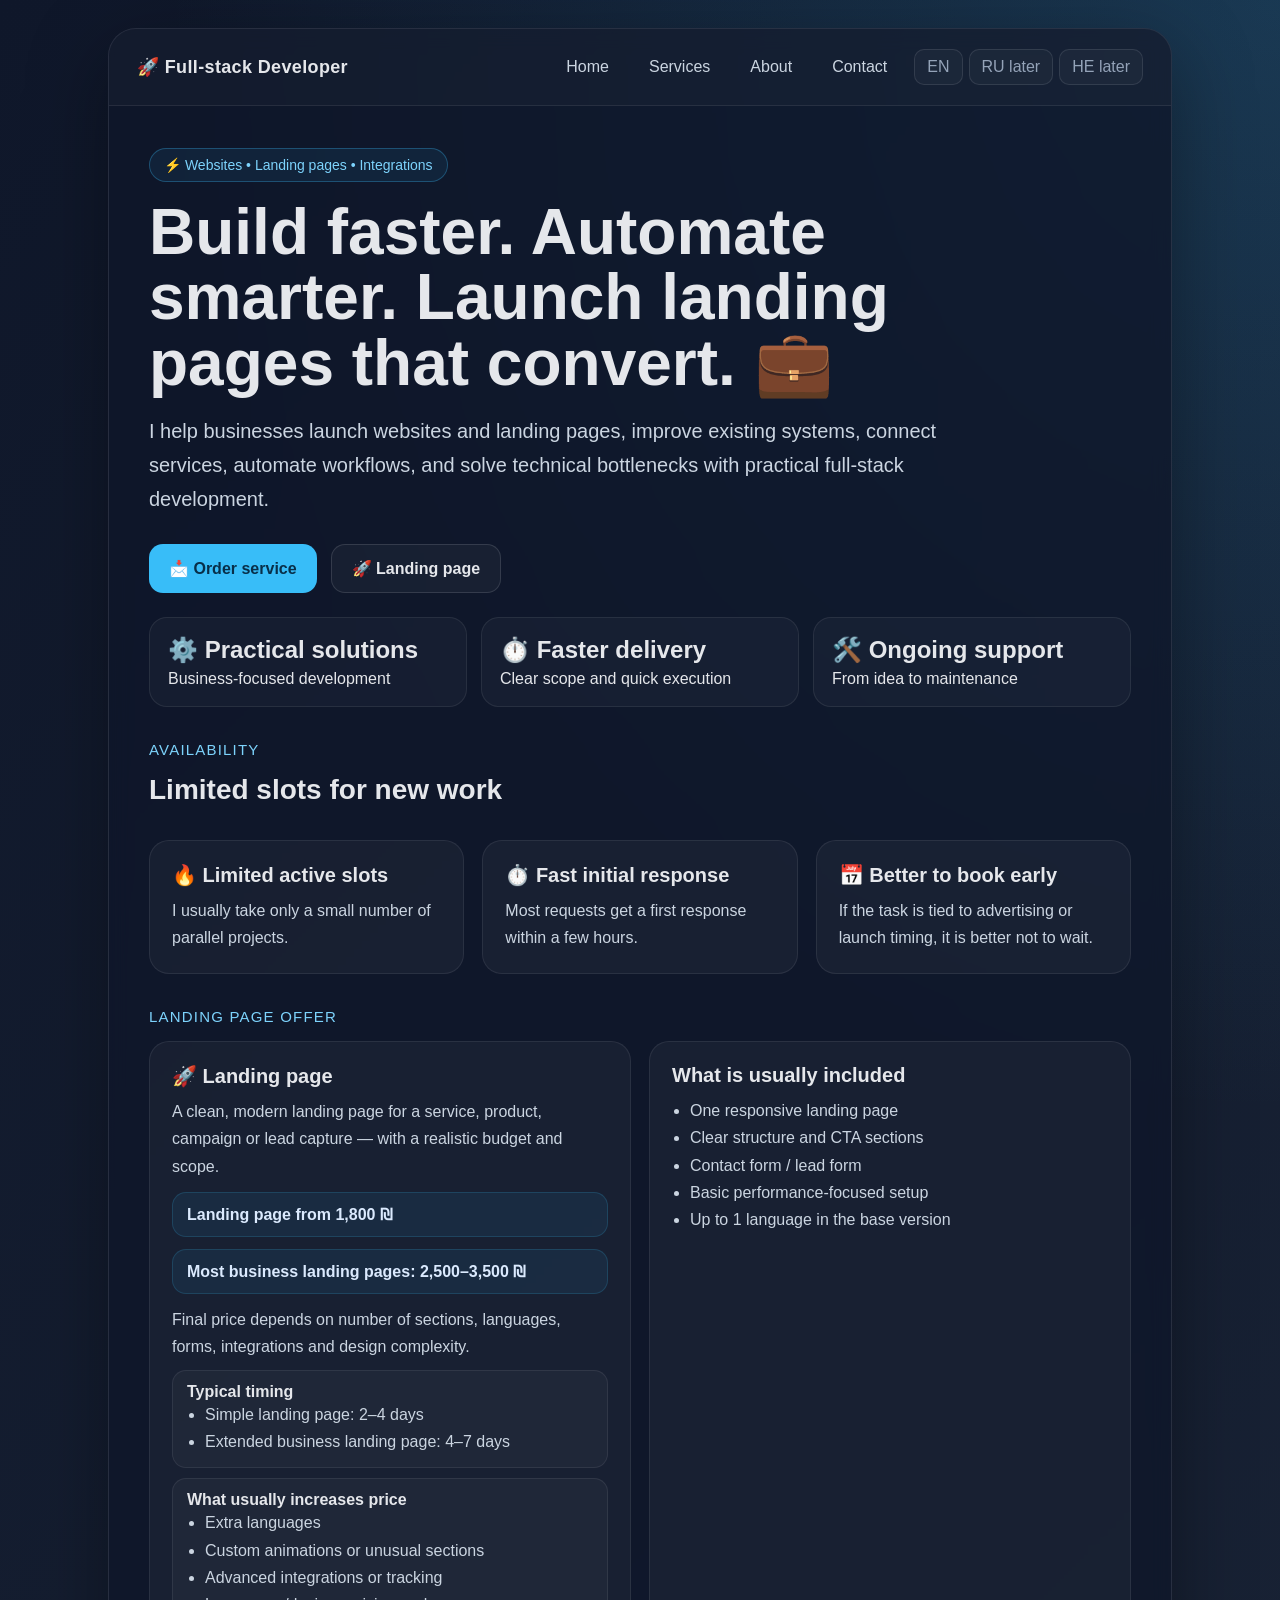
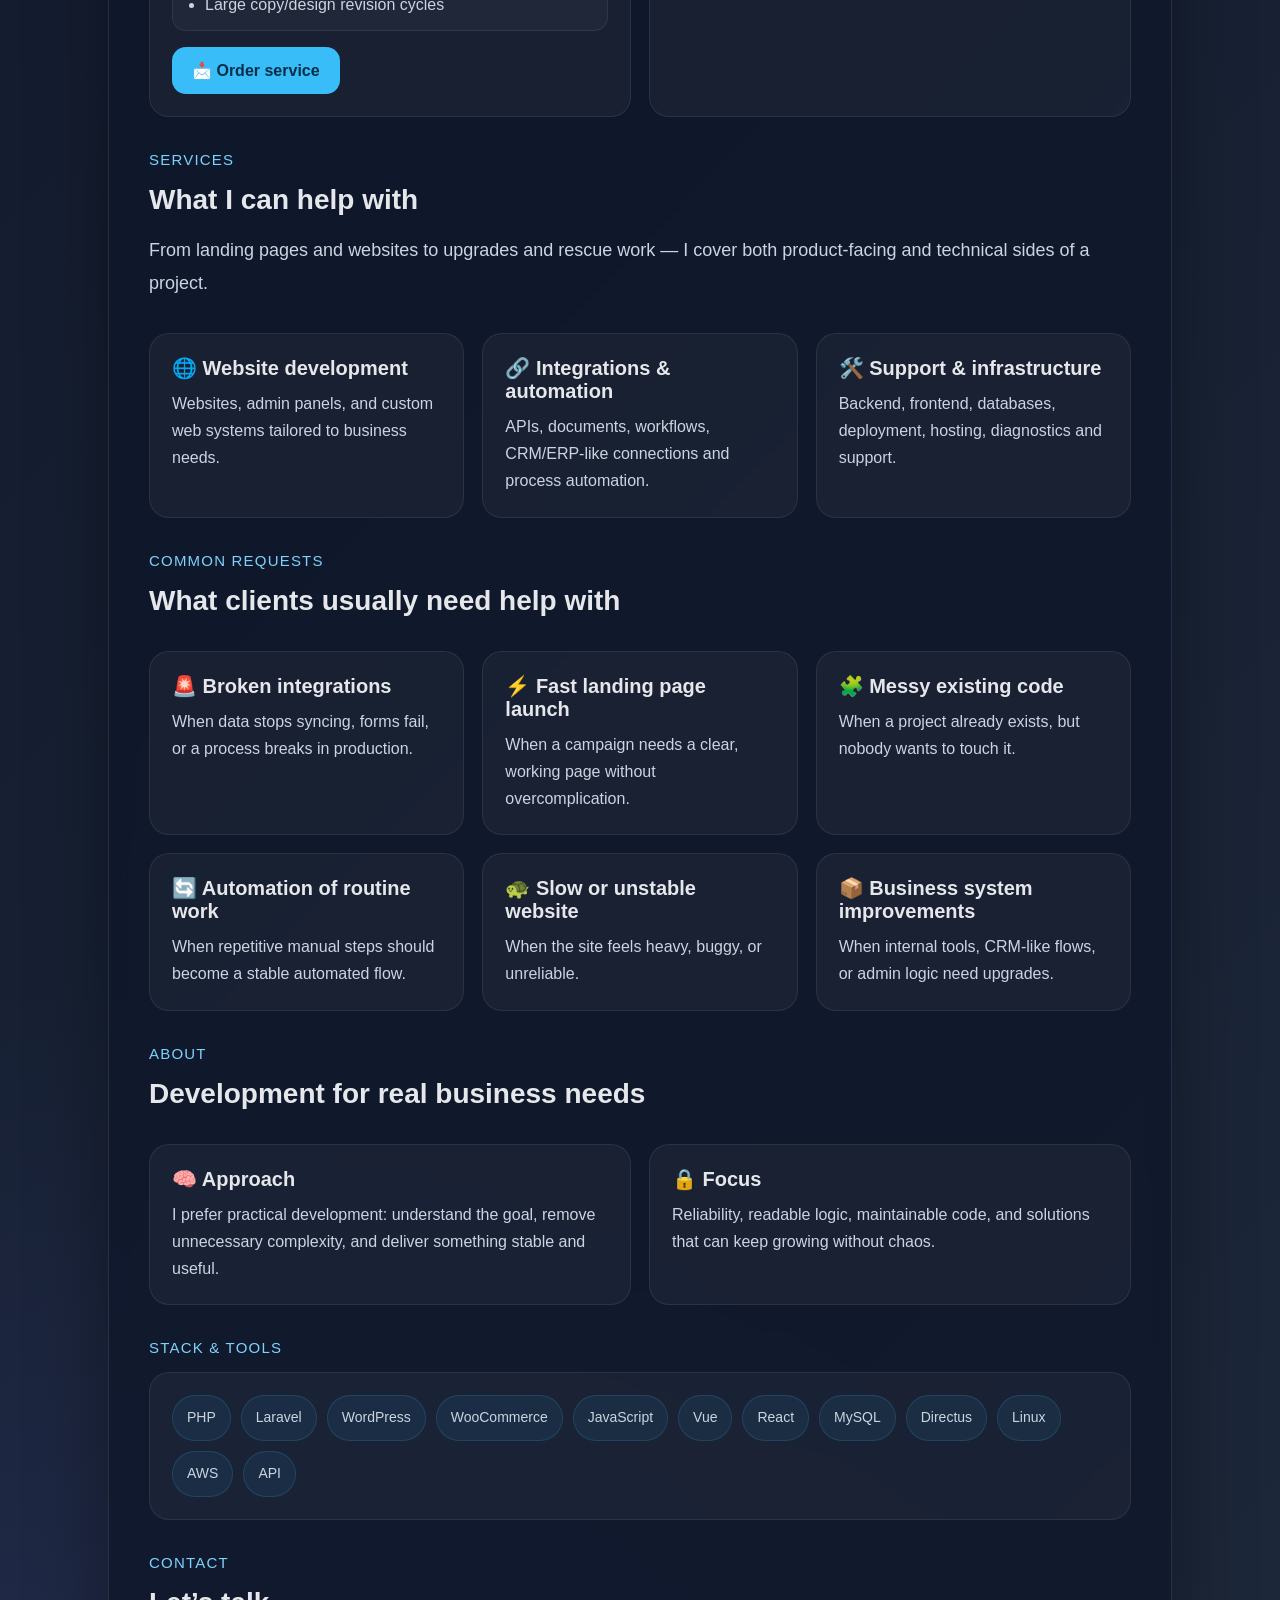
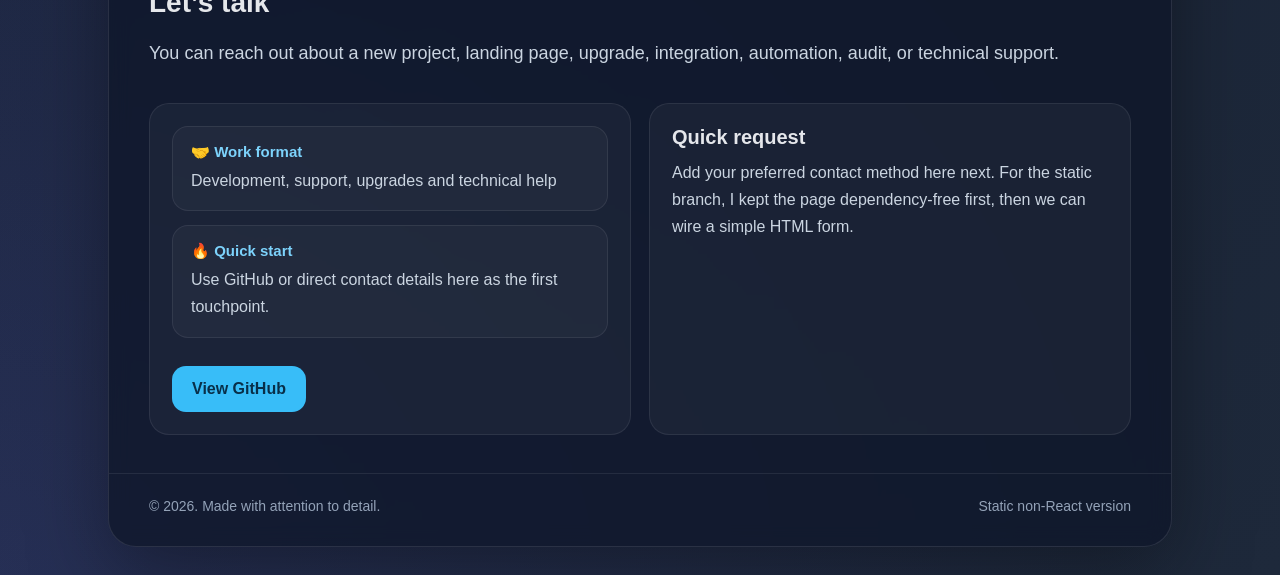
==== index.html @ 2780317d "Convert Static-nonreact index to static HTML preserving React-like design" ====
<!doctype html>
<html lang="en">
<head>
  <meta charset="UTF-8" />
  <meta name="viewport" content="width=device-width, initial-scale=1.0" />
  <title>Full-stack Developer | Websites, Landing Pages, Integrations</title>
  <meta name="description" content="Full-stack developer in Israel: websites, landing pages, integrations, automation, audits, and technical support for businesses." />
  <meta name="keywords" content="full-stack developer, landing page, website development, integrations, automation, technical audit, Israel" />
  <meta name="author" content="Maxim Markovich" />
  <meta name="robots" content="index,follow,max-image-preview:large,max-snippet:-1,max-video-preview:-1" />
  <link rel="canonical" href="https://v.maxd.pro/" />
  <link rel="icon" href="/favicon.svg" type="image/svg+xml" />
  <link rel="apple-touch-icon" href="/favicon.svg" />
  <meta property="og:type" content="website" />
  <meta property="og:site_name" content="v.maxd.pro" />
  <meta property="og:title" content="Full-stack Developer | Websites, Landing Pages, Integrations" />
  <meta property="og:description" content="Websites, landing pages, integrations, automation, and technical support for businesses." />
  <meta property="og:url" content="https://v.maxd.pro/" />
  <meta property="og:image" content="https://v.maxd.pro/og-image.svg" />
  <meta name="twitter:card" content="summary_large_image" />
  <meta name="twitter:title" content="Full-stack Developer | Websites, Landing Pages, Integrations" />
  <meta name="twitter:description" content="Websites, landing pages, integrations, automation, and technical support for businesses." />
  <meta name="twitter:image" content="https://v.maxd.pro/og-image.svg" />
  <meta name="theme-color" content="#0f172a" />
  <script type="application/ld+json">
    {
      "@context":"https://schema.org",
      "@type":"ProfessionalService",
      "name":"Full-stack Developer",
      "url":"https://v.maxd.pro/",
      "description":"Full-stack development for websites, landing pages, integrations, automation, audits, and support.",
      "areaServed":"IL",
      "knowsLanguage":["en"],
      "serviceType":["Website Development","Landing Page Development","Integrations and Automation","Technical Audit","Technical Support"]
    }
  </script>
  <style>
    *{box-sizing:border-box}html,body{margin:0;padding:0}html{scroll-behavior:smooth}body{font-family:Inter,Arial,sans-serif;color:#e5e7eb;background:radial-gradient(circle at top right, rgba(56,189,248,.18), transparent 28%),radial-gradient(circle at bottom left, rgba(99,102,241,.16), transparent 30%),linear-gradient(135deg,#0f172a,#1e293b);min-height:100vh}a{color:inherit}.page{max-width:1120px;margin:0 auto;padding:28px}.shell{background:rgba(15,23,42,.78);border:1px solid rgba(255,255,255,.1);border-radius:28px;box-shadow:0 24px 80px rgba(0,0,0,.35);backdrop-filter:blur(10px);overflow:hidden}.nav{display:flex;justify-content:space-between;align-items:center;gap:16px;padding:18px 28px;border-bottom:1px solid rgba(255,255,255,.08);background:rgba(255,255,255,.02);position:sticky;top:0;z-index:10}.brand{font-weight:800;font-size:18px;letter-spacing:.02em}.nav-right{display:flex;align-items:center;gap:12px;flex-wrap:wrap}.nav-links{display:flex;gap:10px;flex-wrap:wrap}.nav-link{text-decoration:none;padding:10px 14px;border-radius:12px;color:#cbd5e1;border:1px solid transparent;transition:.18s ease}.nav-link:hover{background:rgba(255,255,255,.04);border-color:rgba(255,255,255,.06)}.lang-switch{display:flex;gap:6px;flex-wrap:wrap}.lang-badge{padding:8px 12px;border-radius:10px;border:1px solid rgba(255,255,255,.1);background:rgba(255,255,255,.03);color:#94a3b8}.content{padding:42px 40px 28px}.badge{display:inline-flex;align-items:center;gap:8px;padding:8px 14px;border-radius:999px;border:1px solid rgba(56,189,248,.3);background:rgba(56,189,248,.08);color:#7dd3fc;font-size:14px;margin-bottom:18px}h1{margin:0;font-size:clamp(34px,7vw,64px);line-height:1.02;max-width:860px}h2{margin:0 0 14px;font-size:28px}h3{margin:0 0 10px;font-size:20px}.lead{margin:18px 0 0;max-width:860px;font-size:20px;line-height:1.7;color:#cbd5e1}.muted{color:#cbd5e1;line-height:1.8;font-size:18px}.actions{display:flex;flex-wrap:wrap;gap:14px;margin-top:28px}.btn{display:inline-flex;align-items:center;justify-content:center;padding:14px 20px;border-radius:14px;text-decoration:none;font-weight:700;transition:.18s ease;border:none;cursor:pointer}.btn:hover{transform:translateY(-1px)}.btn-primary{background:#38bdf8;color:#082f49}.btn-secondary{border:1px solid rgba(255,255,255,.12);background:rgba(255,255,255,.04);color:#e5e7eb}.section{margin-top:34px}.section-title{font-size:15px;letter-spacing:.08em;text-transform:uppercase;color:#7dd3fc;margin:0 0 16px}.grid{display:grid;grid-template-columns:repeat(3,minmax(0,1fr));gap:18px}.grid-2{display:grid;grid-template-columns:repeat(2,minmax(0,1fr));gap:18px}.stats{display:grid;grid-template-columns:repeat(3,minmax(0,1fr));gap:14px;margin-top:24px}.stat{padding:18px;border-radius:18px;background:rgba(255,255,255,.03);border:1px solid rgba(255,255,255,.08)}.stat strong{display:block;font-size:24px;margin-bottom:6px}.panel{background:rgba(255,255,255,.04);border:1px solid rgba(255,255,255,.08);border-radius:20px;padding:22px}.panel p,.panel li,.panel span{margin:0;color:#cbd5e1;line-height:1.7}.panel ul{margin:0;padding-left:18px}.panel-cta{margin-top:16px}.panel-price{margin-top:12px;padding:12px 14px;border-radius:14px;background:rgba(56,189,248,.08);border:1px solid rgba(56,189,248,.16);font-weight:700;color:#dbeafe}.panel-note{margin-top:10px;padding:12px 14px;border-radius:14px;background:rgba(255,255,255,.03);border:1px solid rgba(255,255,255,.08)}.tech-list{display:flex;flex-wrap:wrap;gap:10px}.tech{padding:10px 14px;border-radius:999px;background:rgba(56,189,248,.08);border:1px solid rgba(56,189,248,.16);color:#dbeafe;font-size:14px}.contact-list{display:grid;gap:14px}.contact-item{padding:16px 18px;border-radius:16px;background:rgba(255,255,255,.03);border:1px solid rgba(255,255,255,.08)}.contact-item strong{display:block;margin-bottom:6px;font-size:15px;color:#7dd3fc}.footer{margin-top:10px;padding:24px 40px 32px;border-top:1px solid rgba(255,255,255,.08);display:flex;justify-content:space-between;align-items:center;gap:16px;flex-wrap:wrap;color:#94a3b8;font-size:14px}@media (max-width:860px){.grid,.grid-2,.stats{grid-template-columns:1fr}.content,.footer{padding-left:24px;padding-right:24px}.nav{padding:16px 20px;align-items:flex-start;flex-direction:column}.nav-right{width:100%}}
  </style>
</head>
<body>
  <div class="page">
    <main class="shell">
      <nav class="nav">
        <div class="brand">🚀 Full-stack Developer</div>
        <div class="nav-right">
          <div class="nav-links">
            <a class="nav-link" href="#home">Home</a>
            <a class="nav-link" href="#services">Services</a>
            <a class="nav-link" href="#about">About</a>
            <a class="nav-link" href="#contact">Contact</a>
          </div>
          <div class="lang-switch" aria-label="Language selector">
            <span class="lang-badge">EN</span>
            <span class="lang-badge">RU later</span>
            <span class="lang-badge">HE later</span>
          </div>
        </div>
      </nav>

      <section class="content" id="home">
        <div class="badge">⚡ Websites • Landing pages • Integrations</div>
        <h1>Build faster. Automate smarter. Launch landing pages that convert. 💼</h1>
        <p class="lead">I help businesses launch websites and landing pages, improve existing systems, connect services, automate workflows, and solve technical bottlenecks with practical full-stack development.</p>

        <div class="actions">
          <a class="btn btn-primary" href="#contact">📩 Order service</a>
          <a class="btn btn-secondary" href="#landing">🚀 Landing page</a>
        </div>

        <div class="stats">
          <div class="stat"><strong>⚙️ Practical solutions</strong><span>Business-focused development</span></div>
          <div class="stat"><strong>⏱️ Faster delivery</strong><span>Clear scope and quick execution</span></div>
          <div class="stat"><strong>🛠️ Ongoing support</strong><span>From idea to maintenance</span></div>
        </div>

        <section class="section" id="availability">
          <p class="section-title">Availability</p>
          <h2>Limited slots for new work</h2>
          <div class="grid section">
            <article class="panel"><h3>🔥 Limited active slots</h3><p>I usually take only a small number of parallel projects.</p></article>
            <article class="panel"><h3>⏱️ Fast initial response</h3><p>Most requests get a first response within a few hours.</p></article>
            <article class="panel"><h3>📅 Better to book early</h3><p>If the task is tied to advertising or launch timing, it is better not to wait.</p></article>
          </div>
        </section>

        <section class="section" id="landing">
          <p class="section-title">Landing page offer</p>
          <div class="grid-2">
            <article class="panel">
              <h3>🚀 Landing page</h3>
              <p>A clean, modern landing page for a service, product, campaign or lead capture — with a realistic budget and scope.</p>
              <div class="panel-price">Landing page from 1,800 ₪</div>
              <div class="panel-price">Most business landing pages: 2,500–3,500 ₪</div>
              <p style="margin-top:12px">Final price depends on number of sections, languages, forms, integrations and design complexity.</p>
              <div class="panel-note"><strong>Typical timing</strong><ul><li>Simple landing page: 2–4 days</li><li>Extended business landing page: 4–7 days</li></ul></div>
              <div class="panel-note"><strong>What usually increases price</strong><ul><li>Extra languages</li><li>Custom animations or unusual sections</li><li>Advanced integrations or tracking</li><li>Large copy/design revision cycles</li></ul></div>
              <div class="panel-cta"><a class="btn btn-primary" href="#contact">📩 Order service</a></div>
            </article>
            <article class="panel">
              <h3>What is usually included</h3>
              <ul>
                <li>One responsive landing page</li>
                <li>Clear structure and CTA sections</li>
                <li>Contact form / lead form</li>
                <li>Basic performance-focused setup</li>
                <li>Up to 1 language in the base version</li>
              </ul>
            </article>
          </div>
        </section>

        <section class="section" id="services">
          <p class="section-title">Services</p>
          <h2>What I can help with</h2>
          <p class="muted">From landing pages and websites to upgrades and rescue work — I cover both product-facing and technical sides of a project.</p>
          <div class="grid section">
            <article class="panel"><h3>🌐 Website development</h3><p>Websites, admin panels, and custom web systems tailored to business needs.</p></article>
            <article class="panel"><h3>🔗 Integrations &amp; automation</h3><p>APIs, documents, workflows, CRM/ERP-like connections and process automation.</p></article>
            <article class="panel"><h3>🛠️ Support &amp; infrastructure</h3><p>Backend, frontend, databases, deployment, hosting, diagnostics and support.</p></article>
          </div>
        </section>

        <section class="section" id="problems">
          <p class="section-title">Common requests</p>
          <h2>What clients usually need help with</h2>
          <div class="grid section">
            <article class="panel"><h3>🚨 Broken integrations</h3><p>When data stops syncing, forms fail, or a process breaks in production.</p></article>
            <article class="panel"><h3>⚡ Fast landing page launch</h3><p>When a campaign needs a clear, working page without overcomplication.</p></article>
            <article class="panel"><h3>🧩 Messy existing code</h3><p>When a project already exists, but nobody wants to touch it.</p></article>
            <article class="panel"><h3>🔄 Automation of routine work</h3><p>When repetitive manual steps should become a stable automated flow.</p></article>
            <article class="panel"><h3>🐢 Slow or unstable website</h3><p>When the site feels heavy, buggy, or unreliable.</p></article>
            <article class="panel"><h3>📦 Business system improvements</h3><p>When internal tools, CRM-like flows, or admin logic need upgrades.</p></article>
          </div>
        </section>

        <section class="section" id="about">
          <p class="section-title">About</p>
          <h2>Development for real business needs</h2>
          <div class="grid-2 section">
            <article class="panel"><h3>🧠 Approach</h3><p>I prefer practical development: understand the goal, remove unnecessary complexity, and deliver something stable and useful.</p></article>
            <article class="panel"><h3>🔒 Focus</h3><p>Reliability, readable logic, maintainable code, and solutions that can keep growing without chaos.</p></article>
          </div>
          <section class="section">
            <p class="section-title">Stack &amp; tools</p>
            <div class="panel">
              <div class="tech-list">
                <span class="tech">PHP</span><span class="tech">Laravel</span><span class="tech">WordPress</span><span class="tech">WooCommerce</span><span class="tech">JavaScript</span><span class="tech">Vue</span><span class="tech">React</span><span class="tech">MySQL</span><span class="tech">Directus</span><span class="tech">Linux</span><span class="tech">AWS</span><span class="tech">API</span>
              </div>
            </div>
          </section>
        </section>

        <section class="section" id="contact">
          <p class="section-title">Contact</p>
          <h2>Let’s talk</h2>
          <p class="muted">You can reach out about a new project, landing page, upgrade, integration, automation, audit, or technical support.</p>
          <div class="grid-2 section">
            <article class="panel">
              <div class="contact-list">
                <div class="contact-item"><strong>🤝 Work format</strong><span>Development, support, upgrades and technical help</span></div>
                <div class="contact-item"><strong>🔥 Quick start</strong><span>Use GitHub or direct contact details here as the first touchpoint.</span></div>
              </div>
              <div class="actions">
                <a class="btn btn-primary" href="https://github.com/maxfullstackcom">View GitHub</a>
              </div>
            </article>
            <article class="panel">
              <h3>Quick request</h3>
              <p>Add your preferred contact method here next. For the static branch, I kept the page dependency-free first, then we can wire a simple HTML form.</p>
            </article>
          </div>
        </section>
      </section>

      <footer class="footer">
        <span>© 2026. Made with attention to detail.</span>
        <span>Static non-React version</span>
      </footer>
    </main>
  </div>
</body>
</html>
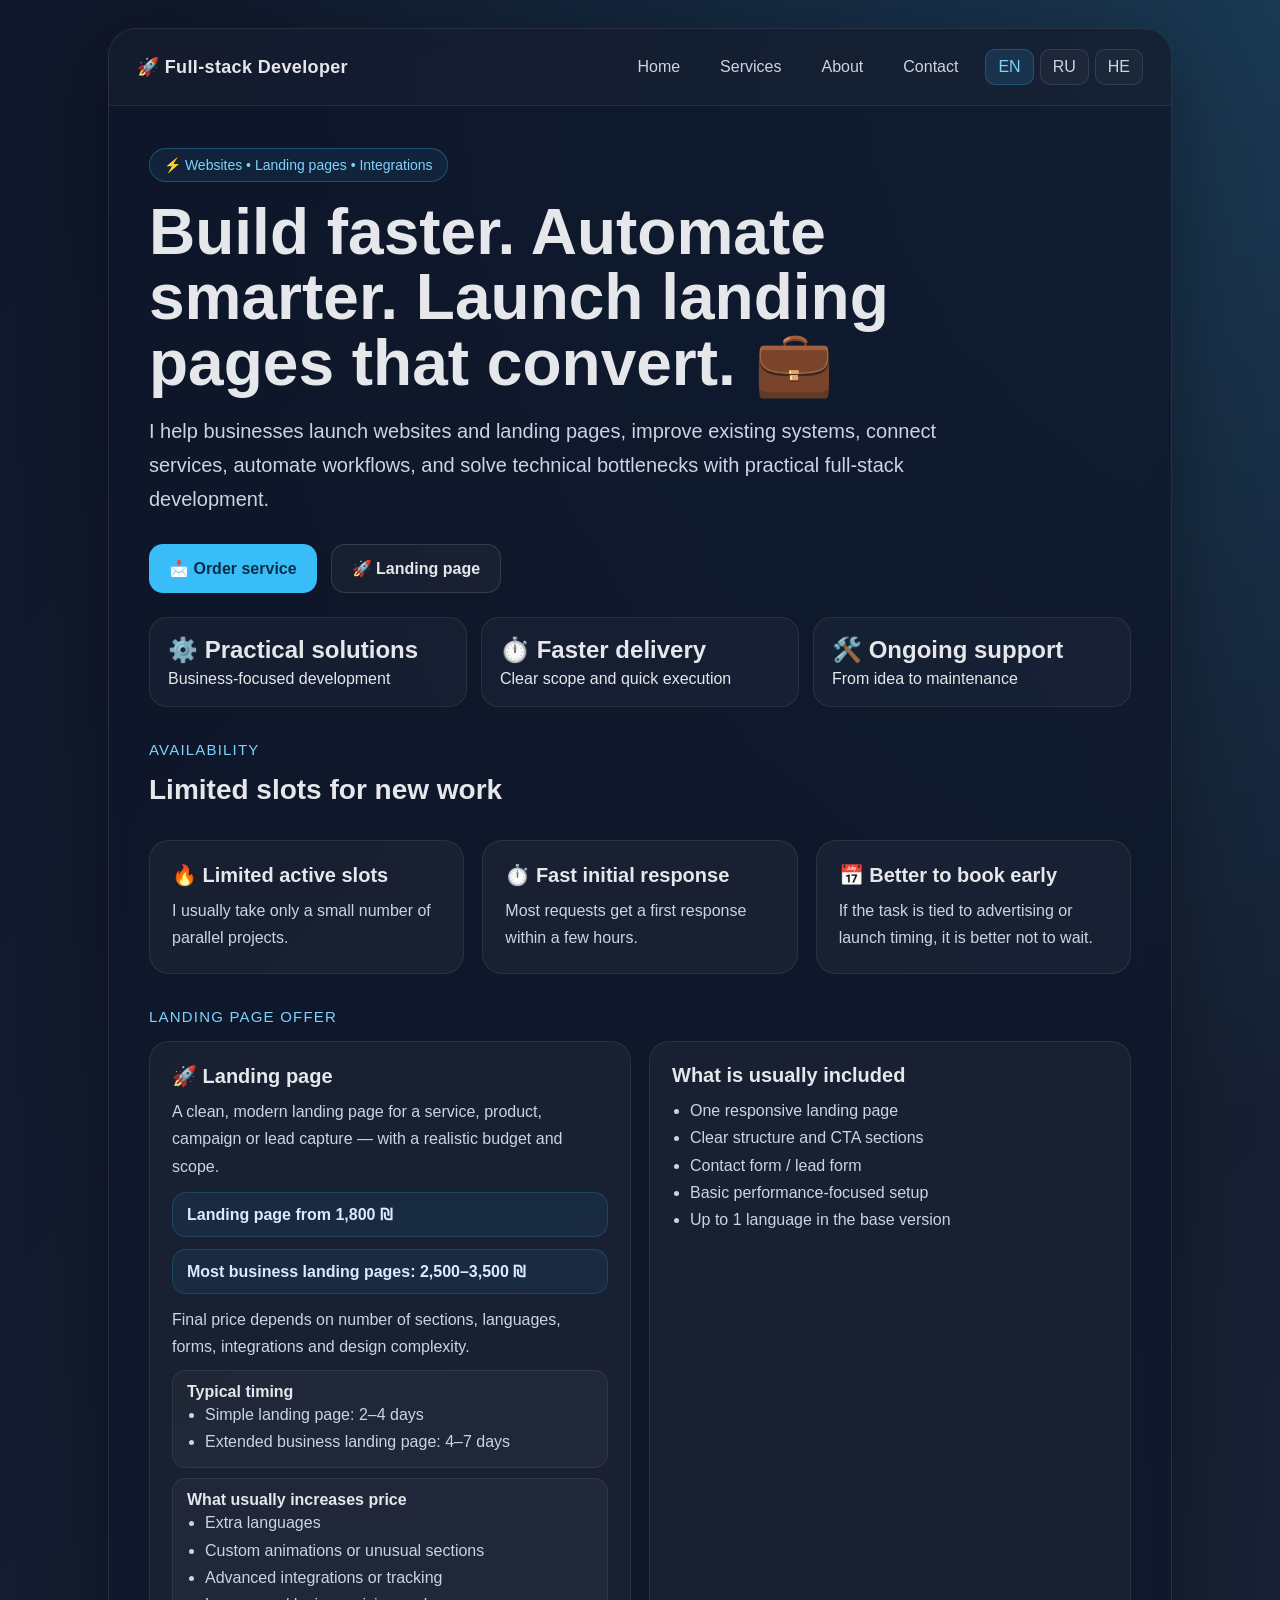
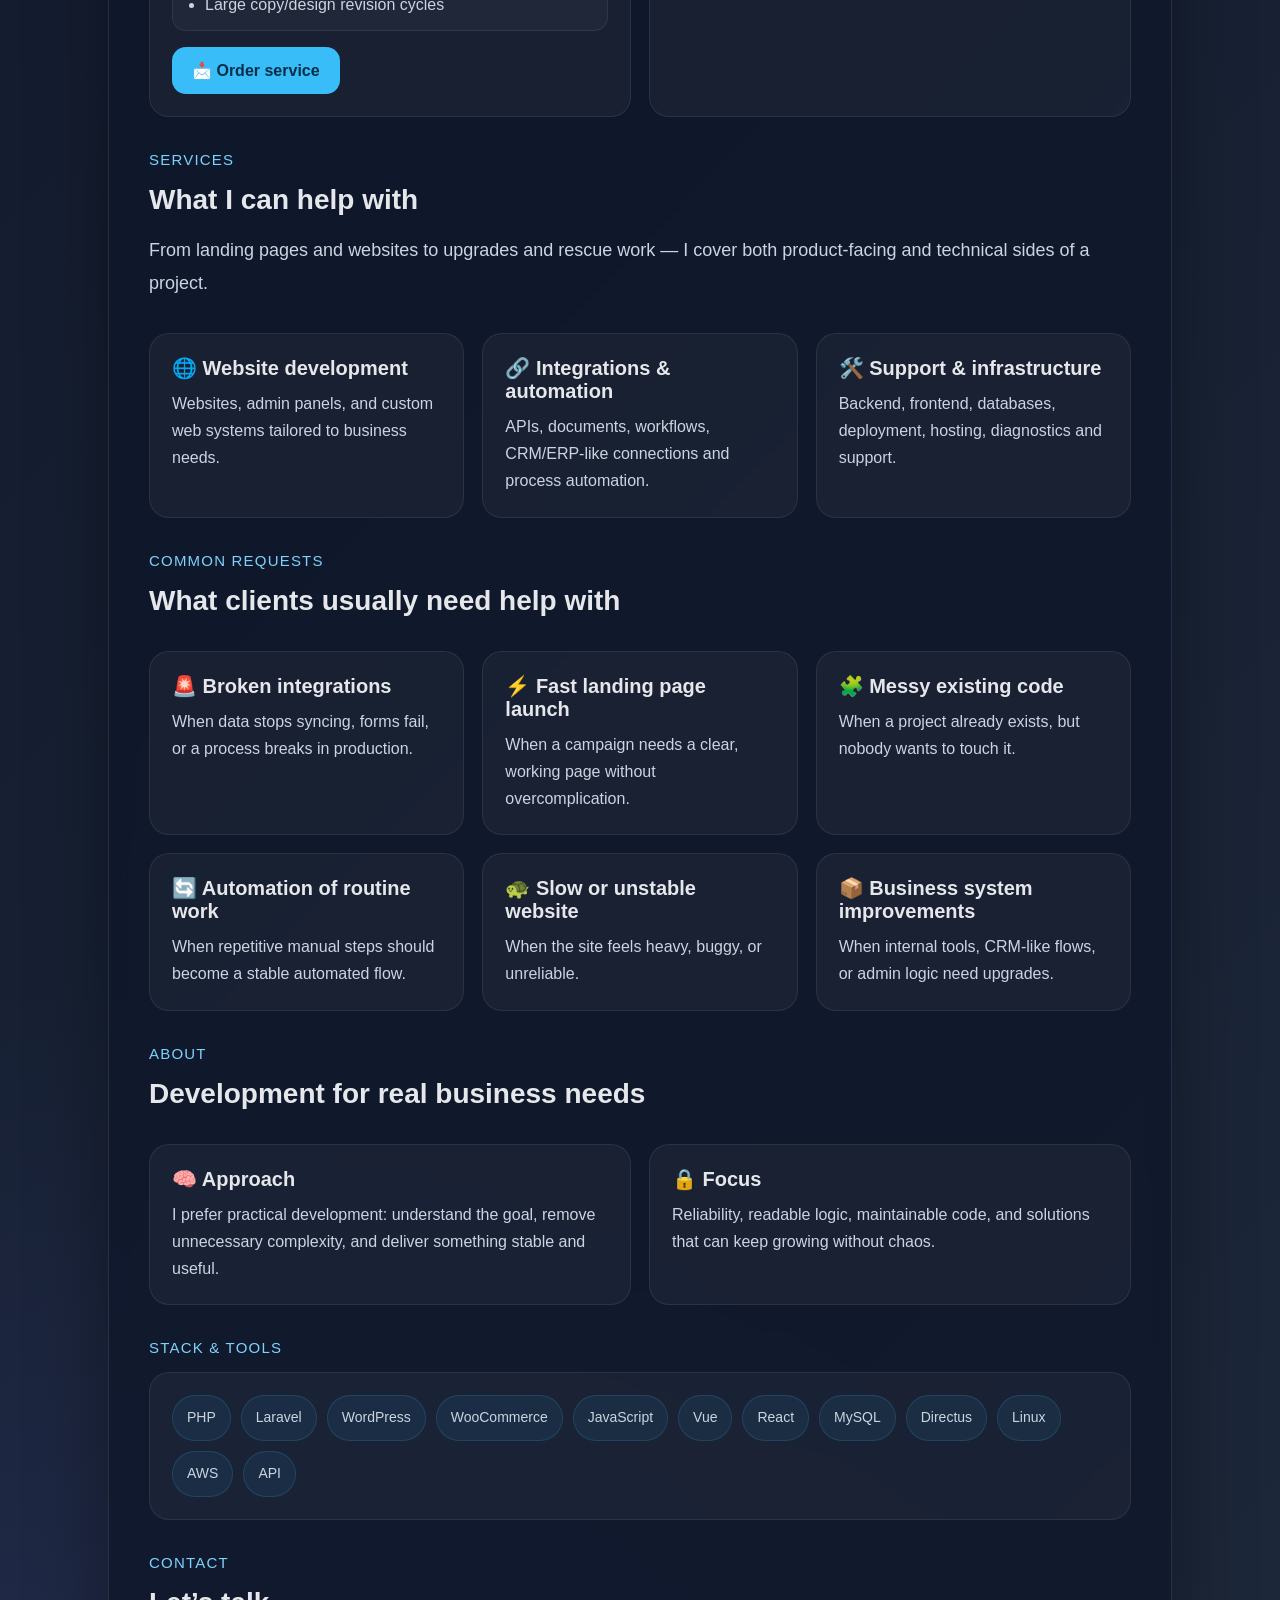
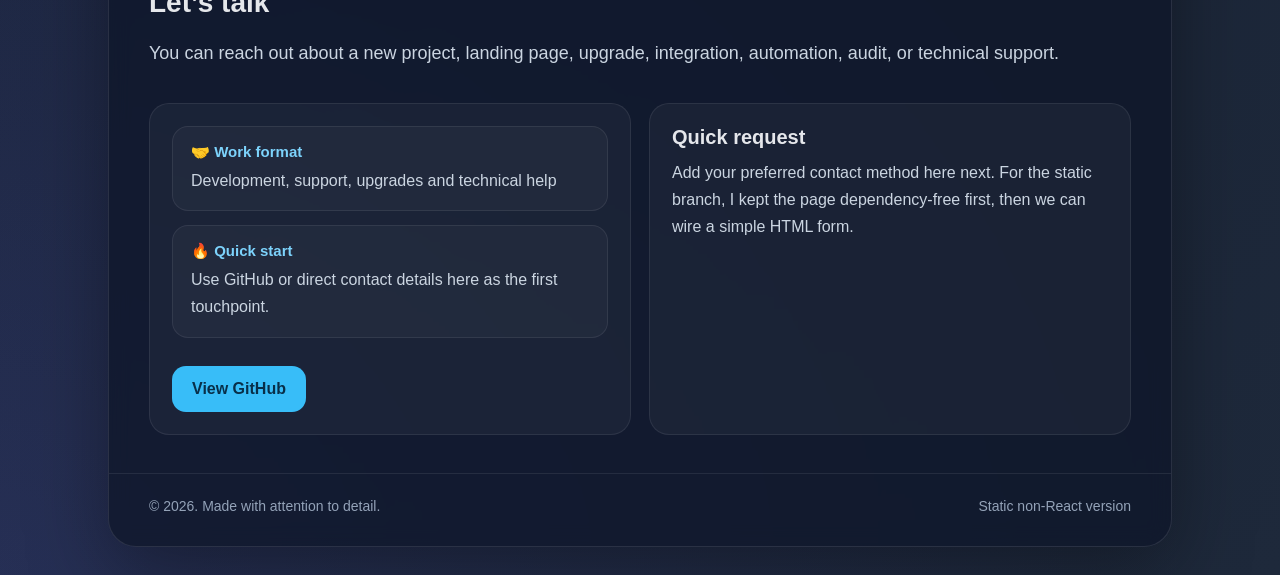
==== commit 5d2c9596: "Add EN RU HE static language versions to Static-nonreact index" ====
--- a/index.html
+++ b/index.html
@@ -5,7 +5,7 @@
   <meta name="viewport" content="width=device-width, initial-scale=1.0" />
   <title>Full-stack Developer | Websites, Landing Pages, Integrations</title>
   <meta name="description" content="Full-stack developer in Israel: websites, landing pages, integrations, automation, audits, and technical support for businesses." />
-  <meta name="keywords" content="full-stack developer, landing page, website development, integrations, automation, technical audit, Israel" />
+  <meta name="keywords" content="full-stack developer, landing page, website development, integrations, automation, technical audit, Israel, Hebrew, Russian, English" />
   <meta name="author" content="Maxim Markovich" />
   <meta name="robots" content="index,follow,max-image-preview:large,max-snippet:-1,max-video-preview:-1" />
   <link rel="canonical" href="https://v.maxd.pro/" />
@@ -30,147 +30,74 @@
       "url":"https://v.maxd.pro/",
       "description":"Full-stack development for websites, landing pages, integrations, automation, audits, and support.",
       "areaServed":"IL",
-      "knowsLanguage":["en"],
+      "knowsLanguage":["en","ru","he"],
       "serviceType":["Website Development","Landing Page Development","Integrations and Automation","Technical Audit","Technical Support"]
     }
   </script>
   <style>
-    *{box-sizing:border-box}html,body{margin:0;padding:0}html{scroll-behavior:smooth}body{font-family:Inter,Arial,sans-serif;color:#e5e7eb;background:radial-gradient(circle at top right, rgba(56,189,248,.18), transparent 28%),radial-gradient(circle at bottom left, rgba(99,102,241,.16), transparent 30%),linear-gradient(135deg,#0f172a,#1e293b);min-height:100vh}a{color:inherit}.page{max-width:1120px;margin:0 auto;padding:28px}.shell{background:rgba(15,23,42,.78);border:1px solid rgba(255,255,255,.1);border-radius:28px;box-shadow:0 24px 80px rgba(0,0,0,.35);backdrop-filter:blur(10px);overflow:hidden}.nav{display:flex;justify-content:space-between;align-items:center;gap:16px;padding:18px 28px;border-bottom:1px solid rgba(255,255,255,.08);background:rgba(255,255,255,.02);position:sticky;top:0;z-index:10}.brand{font-weight:800;font-size:18px;letter-spacing:.02em}.nav-right{display:flex;align-items:center;gap:12px;flex-wrap:wrap}.nav-links{display:flex;gap:10px;flex-wrap:wrap}.nav-link{text-decoration:none;padding:10px 14px;border-radius:12px;color:#cbd5e1;border:1px solid transparent;transition:.18s ease}.nav-link:hover{background:rgba(255,255,255,.04);border-color:rgba(255,255,255,.06)}.lang-switch{display:flex;gap:6px;flex-wrap:wrap}.lang-badge{padding:8px 12px;border-radius:10px;border:1px solid rgba(255,255,255,.1);background:rgba(255,255,255,.03);color:#94a3b8}.content{padding:42px 40px 28px}.badge{display:inline-flex;align-items:center;gap:8px;padding:8px 14px;border-radius:999px;border:1px solid rgba(56,189,248,.3);background:rgba(56,189,248,.08);color:#7dd3fc;font-size:14px;margin-bottom:18px}h1{margin:0;font-size:clamp(34px,7vw,64px);line-height:1.02;max-width:860px}h2{margin:0 0 14px;font-size:28px}h3{margin:0 0 10px;font-size:20px}.lead{margin:18px 0 0;max-width:860px;font-size:20px;line-height:1.7;color:#cbd5e1}.muted{color:#cbd5e1;line-height:1.8;font-size:18px}.actions{display:flex;flex-wrap:wrap;gap:14px;margin-top:28px}.btn{display:inline-flex;align-items:center;justify-content:center;padding:14px 20px;border-radius:14px;text-decoration:none;font-weight:700;transition:.18s ease;border:none;cursor:pointer}.btn:hover{transform:translateY(-1px)}.btn-primary{background:#38bdf8;color:#082f49}.btn-secondary{border:1px solid rgba(255,255,255,.12);background:rgba(255,255,255,.04);color:#e5e7eb}.section{margin-top:34px}.section-title{font-size:15px;letter-spacing:.08em;text-transform:uppercase;color:#7dd3fc;margin:0 0 16px}.grid{display:grid;grid-template-columns:repeat(3,minmax(0,1fr));gap:18px}.grid-2{display:grid;grid-template-columns:repeat(2,minmax(0,1fr));gap:18px}.stats{display:grid;grid-template-columns:repeat(3,minmax(0,1fr));gap:14px;margin-top:24px}.stat{padding:18px;border-radius:18px;background:rgba(255,255,255,.03);border:1px solid rgba(255,255,255,.08)}.stat strong{display:block;font-size:24px;margin-bottom:6px}.panel{background:rgba(255,255,255,.04);border:1px solid rgba(255,255,255,.08);border-radius:20px;padding:22px}.panel p,.panel li,.panel span{margin:0;color:#cbd5e1;line-height:1.7}.panel ul{margin:0;padding-left:18px}.panel-cta{margin-top:16px}.panel-price{margin-top:12px;padding:12px 14px;border-radius:14px;background:rgba(56,189,248,.08);border:1px solid rgba(56,189,248,.16);font-weight:700;color:#dbeafe}.panel-note{margin-top:10px;padding:12px 14px;border-radius:14px;background:rgba(255,255,255,.03);border:1px solid rgba(255,255,255,.08)}.tech-list{display:flex;flex-wrap:wrap;gap:10px}.tech{padding:10px 14px;border-radius:999px;background:rgba(56,189,248,.08);border:1px solid rgba(56,189,248,.16);color:#dbeafe;font-size:14px}.contact-list{display:grid;gap:14px}.contact-item{padding:16px 18px;border-radius:16px;background:rgba(255,255,255,.03);border:1px solid rgba(255,255,255,.08)}.contact-item strong{display:block;margin-bottom:6px;font-size:15px;color:#7dd3fc}.footer{margin-top:10px;padding:24px 40px 32px;border-top:1px solid rgba(255,255,255,.08);display:flex;justify-content:space-between;align-items:center;gap:16px;flex-wrap:wrap;color:#94a3b8;font-size:14px}@media (max-width:860px){.grid,.grid-2,.stats{grid-template-columns:1fr}.content,.footer{padding-left:24px;padding-right:24px}.nav{padding:16px 20px;align-items:flex-start;flex-direction:column}.nav-right{width:100%}}
+    *{box-sizing:border-box}html,body{margin:0;padding:0}html{scroll-behavior:smooth}body{font-family:Inter,Arial,sans-serif;color:#e5e7eb;background:radial-gradient(circle at top right, rgba(56,189,248,.18), transparent 28%),radial-gradient(circle at bottom left, rgba(99,102,241,.16), transparent 30%),linear-gradient(135deg,#0f172a,#1e293b);min-height:100vh}a{color:inherit}.page{max-width:1120px;margin:0 auto;padding:28px}.shell{background:rgba(15,23,42,.78);border:1px solid rgba(255,255,255,.1);border-radius:28px;box-shadow:0 24px 80px rgba(0,0,0,.35);backdrop-filter:blur(10px);overflow:hidden}.nav{display:flex;justify-content:space-between;align-items:center;gap:16px;padding:18px 28px;border-bottom:1px solid rgba(255,255,255,.08);background:rgba(255,255,255,.02);position:sticky;top:0;z-index:10}.brand{font-weight:800;font-size:18px;letter-spacing:.02em}.nav-right{display:flex;align-items:center;gap:12px;flex-wrap:wrap}.nav-links{display:flex;gap:10px;flex-wrap:wrap}.nav-link{text-decoration:none;padding:10px 14px;border-radius:12px;color:#cbd5e1;border:1px solid transparent;transition:.18s ease}.nav-link:hover,.nav-link.active{background:rgba(255,255,255,.04);border-color:rgba(255,255,255,.06)}.lang-switch{display:flex;gap:6px;flex-wrap:wrap}.lang-btn{padding:8px 12px;border-radius:10px;border:1px solid rgba(255,255,255,.1);background:rgba(255,255,255,.03);color:#cbd5e1;cursor:pointer;font:inherit}.lang-btn.active{background:rgba(56,189,248,.12);color:#7dd3fc;border-color:rgba(56,189,248,.24)}.content{padding:42px 40px 28px}.badge{display:inline-flex;align-items:center;gap:8px;padding:8px 14px;border-radius:999px;border:1px solid rgba(56,189,248,.3);background:rgba(56,189,248,.08);color:#7dd3fc;font-size:14px;margin-bottom:18px}h1{margin:0;font-size:clamp(34px,7vw,64px);line-height:1.02;max-width:860px}h2{margin:0 0 14px;font-size:28px}h3{margin:0 0 10px;font-size:20px}.lead{margin:18px 0 0;max-width:860px;font-size:20px;line-height:1.7;color:#cbd5e1}.muted{color:#cbd5e1;line-height:1.8;font-size:18px}.actions{display:flex;flex-wrap:wrap;gap:14px;margin-top:28px}.btn{display:inline-flex;align-items:center;justify-content:center;padding:14px 20px;border-radius:14px;text-decoration:none;font-weight:700;transition:.18s ease;border:none;cursor:pointer}.btn:hover{transform:translateY(-1px)}.btn-primary{background:#38bdf8;color:#082f49}.btn-secondary{border:1px solid rgba(255,255,255,.12);background:rgba(255,255,255,.04);color:#e5e7eb}.section{margin-top:34px}.section-title{font-size:15px;letter-spacing:.08em;text-transform:uppercase;color:#7dd3fc;margin:0 0 16px}.grid{display:grid;grid-template-columns:repeat(3,minmax(0,1fr));gap:18px}.grid-2{display:grid;grid-template-columns:repeat(2,minmax(0,1fr));gap:18px}.stats{display:grid;grid-template-columns:repeat(3,minmax(0,1fr));gap:14px;margin-top:24px}.stat{padding:18px;border-radius:18px;background:rgba(255,255,255,.03);border:1px solid rgba(255,255,255,.08)}.stat strong{display:block;font-size:24px;margin-bottom:6px}.panel{background:rgba(255,255,255,.04);border:1px solid rgba(255,255,255,.08);border-radius:20px;padding:22px}.panel p,.panel li,.panel span{margin:0;color:#cbd5e1;line-height:1.7}.panel ul{margin:0;padding-left:18px}.panel-cta{margin-top:16px}.panel-price{margin-top:12px;padding:12px 14px;border-radius:14px;background:rgba(56,189,248,.08);border:1px solid rgba(56,189,248,.16);font-weight:700;color:#dbeafe}.panel-note{margin-top:10px;padding:12px 14px;border-radius:14px;background:rgba(255,255,255,.03);border:1px solid rgba(255,255,255,.08)}.tech-list{display:flex;flex-wrap:wrap;gap:10px}.tech{padding:10px 14px;border-radius:999px;background:rgba(56,189,248,.08);border:1px solid rgba(56,189,248,.16);color:#dbeafe;font-size:14px}.contact-list{display:grid;gap:14px}.contact-item{padding:16px 18px;border-radius:16px;background:rgba(255,255,255,.03);border:1px solid rgba(255,255,255,.08)}.contact-item strong{display:block;margin-bottom:6px;font-size:15px;color:#7dd3fc}.footer{margin-top:10px;padding:24px 40px 32px;border-top:1px solid rgba(255,255,255,.08);display:flex;justify-content:space-between;align-items:center;gap:16px;flex-wrap:wrap;color:#94a3b8;font-size:14px}.lang-content{display:none}.lang-content.active{display:block}.rtl{text-align:right;direction:rtl}.rtl .nav{direction:rtl}.rtl .nav-right{direction:rtl}.rtl .nav-links{direction:rtl}.rtl .actions{direction:rtl}.rtl .panel ul{padding-right:18px;padding-left:0}@media (max-width:860px){.grid,.grid-2,.stats{grid-template-columns:1fr}.content,.footer{padding-left:24px;padding-right:24px}.nav{padding:16px 20px;align-items:flex-start;flex-direction:column}.nav-right{width:100%}}
   </style>
 </head>
 <body>
   <div class="page">
     <main class="shell">
       <nav class="nav">
-        <div class="brand">🚀 Full-stack Developer</div>
+        <div class="brand" data-i18n-brand>🚀 Full-stack Developer</div>
         <div class="nav-right">
           <div class="nav-links">
-            <a class="nav-link" href="#home">Home</a>
-            <a class="nav-link" href="#services">Services</a>
-            <a class="nav-link" href="#about">About</a>
-            <a class="nav-link" href="#contact">Contact</a>
+            <a class="nav-link" href="#home" data-nav-home>Home</a>
+            <a class="nav-link" href="#services" data-nav-services>Services</a>
+            <a class="nav-link" href="#about" data-nav-about>About</a>
+            <a class="nav-link" href="#contact" data-nav-contact>Contact</a>
           </div>
           <div class="lang-switch" aria-label="Language selector">
-            <span class="lang-badge">EN</span>
-            <span class="lang-badge">RU later</span>
-            <span class="lang-badge">HE later</span>
+            <button class="lang-btn active" type="button" data-lang="en">EN</button>
+            <button class="lang-btn" type="button" data-lang="ru">RU</button>
+            <button class="lang-btn" type="button" data-lang="he">HE</button>
           </div>
         </div>
       </nav>
 
-      <section class="content" id="home">
+      <section class="content lang-content active" data-lang-content="en" id="home">
         <div class="badge">⚡ Websites • Landing pages • Integrations</div>
         <h1>Build faster. Automate smarter. Launch landing pages that convert. 💼</h1>
         <p class="lead">I help businesses launch websites and landing pages, improve existing systems, connect services, automate workflows, and solve technical bottlenecks with practical full-stack development.</p>
+        <div class="actions"><a class="btn btn-primary" href="#contact">📩 Order service</a><a class="btn btn-secondary" href="#landing-en">🚀 Landing page</a></div>
+        <div class="stats"><div class="stat"><strong>⚙️ Practical solutions</strong><span>Business-focused development</span></div><div class="stat"><strong>⏱️ Faster delivery</strong><span>Clear scope and quick execution</span></div><div class="stat"><strong>🛠️ Ongoing support</strong><span>From idea to maintenance</span></div></div>
+        <section class="section"><p class="section-title">Availability</p><h2>Limited slots for new work</h2><div class="grid section"><article class="panel"><h3>🔥 Limited active slots</h3><p>I usually take only a small number of parallel projects.</p></article><article class="panel"><h3>⏱️ Fast initial response</h3><p>Most requests get a first response within a few hours.</p></article><article class="panel"><h3>📅 Better to book early</h3><p>If the task is tied to advertising or launch timing, it is better not to wait.</p></article></div></section>
+        <section class="section" id="landing-en"><p class="section-title">Landing page offer</p><div class="grid-2"><article class="panel"><h3>🚀 Landing page</h3><p>A clean, modern landing page for a service, product, campaign or lead capture — with a realistic budget and scope.</p><div class="panel-price">Landing page from 1,800 ₪</div><div class="panel-price">Most business landing pages: 2,500–3,500 ₪</div><p style="margin-top:12px">Final price depends on number of sections, languages, forms, integrations and design complexity.</p><div class="panel-note"><strong>Typical timing</strong><ul><li>Simple landing page: 2–4 days</li><li>Extended business landing page: 4–7 days</li></ul></div><div class="panel-note"><strong>What usually increases price</strong><ul><li>Extra languages</li><li>Custom animations or unusual sections</li><li>Advanced integrations or tracking</li><li>Large copy/design revision cycles</li></ul></div><div class="panel-cta"><a class="btn btn-primary" href="#contact">📩 Order service</a></div></article><article class="panel"><h3>What is usually included</h3><ul><li>One responsive landing page</li><li>Clear structure and CTA sections</li><li>Contact form / lead form</li><li>Basic performance-focused setup</li><li>Up to 1 language in the base version</li></ul></article></div></section>
+        <section class="section" id="services"><p class="section-title">Services</p><h2>What I can help with</h2><p class="muted">From landing pages and websites to upgrades and rescue work — I cover both product-facing and technical sides of a project.</p><div class="grid section"><article class="panel"><h3>🌐 Website development</h3><p>Websites, admin panels, and custom web systems tailored to business needs.</p></article><article class="panel"><h3>🔗 Integrations &amp; automation</h3><p>APIs, documents, workflows, CRM/ERP-like connections and process automation.</p></article><article class="panel"><h3>🛠️ Support &amp; infrastructure</h3><p>Backend, frontend, databases, deployment, hosting, diagnostics and support.</p></article></div></section>
+        <section class="section"><p class="section-title">Common requests</p><h2>What clients usually need help with</h2><div class="grid section"><article class="panel"><h3>🚨 Broken integrations</h3><p>When data stops syncing, forms fail, or a process breaks in production.</p></article><article class="panel"><h3>⚡ Fast landing page launch</h3><p>When a campaign needs a clear, working page without overcomplication.</p></article><article class="panel"><h3>🧩 Messy existing code</h3><p>When a project already exists, but nobody wants to touch it.</p></article><article class="panel"><h3>🔄 Automation of routine work</h3><p>When repetitive manual steps should become a stable automated flow.</p></article><article class="panel"><h3>🐢 Slow or unstable website</h3><p>When the site feels heavy, buggy, or unreliable.</p></article><article class="panel"><h3>📦 Business system improvements</h3><p>When internal tools, CRM-like flows, or admin logic need upgrades.</p></article></div></section>
+        <section class="section" id="about"><p class="section-title">About</p><h2>Development for real business needs</h2><div class="grid-2 section"><article class="panel"><h3>🧠 Approach</h3><p>I prefer practical development: understand the goal, remove unnecessary complexity, and deliver something stable and useful.</p></article><article class="panel"><h3>🔒 Focus</h3><p>Reliability, readable logic, maintainable code, and solutions that can keep growing without chaos.</p></article></div><section class="section"><p class="section-title">Stack &amp; tools</p><div class="panel"><div class="tech-list"><span class="tech">PHP</span><span class="tech">Laravel</span><span class="tech">WordPress</span><span class="tech">WooCommerce</span><span class="tech">JavaScript</span><span class="tech">Vue</span><span class="tech">React</span><span class="tech">MySQL</span><span class="tech">Directus</span><span class="tech">Linux</span><span class="tech">AWS</span><span class="tech">API</span></div></div></section></section>
+        <section class="section" id="contact"><p class="section-title">Contact</p><h2>Let’s talk</h2><p class="muted">You can reach out about a new project, landing page, upgrade, integration, automation, audit, or technical support.</p><div class="grid-2 section"><article class="panel"><div class="contact-list"><div class="contact-item"><strong>🤝 Work format</strong><span>Development, support, upgrades and technical help</span></div><div class="contact-item"><strong>🔥 Quick start</strong><span>Use GitHub or direct contact details here as the first touchpoint.</span></div></div><div class="actions"><a class="btn btn-primary" href="https://github.com/maxfullstackcom">View GitHub</a></div></article><article class="panel"><h3>Quick request</h3><p>Add your preferred contact method here next. For the static branch, I kept the page dependency-free first, then we can wire a simple HTML form.</p></article></div></section>
+      </section>
 
-        <div class="actions">
-          <a class="btn btn-primary" href="#contact">📩 Order service</a>
-          <a class="btn btn-secondary" href="#landing">🚀 Landing page</a>
-        </div>
+      <section class="content lang-content" data-lang-content="ru" id="home-ru">
+        <div class="badge">⚡ Сайты • Лендинги • Интеграции</div>
+        <h1>Запускаю быстрее. Автоматизирую умнее. Делаю лендинги, которые приводят заявки. 💼</h1>
+        <p class="lead">Помогаю бизнесу запускать сайты и лендинги, улучшать существующие системы, связывать сервисы, автоматизировать процессы и решать технические проблемы через практичную full-stack разработку.</p>
+        <div class="actions"><a class="btn btn-primary" href="#contact">📩 Заказать услугу</a><a class="btn btn-secondary" href="#landing-ru">🚀 Лендинг-страница</a></div>
+        <div class="stats"><div class="stat"><strong>⚙️ Практичный подход</strong><span>Разработка под задачи бизнеса</span></div><div class="stat"><strong>⏱️ Быстрее к результату</strong><span>Понятный объём и быстрая реализация</span></div><div class="stat"><strong>🛠️ Поддержка</strong><span>От идеи до сопровождения</span></div></div>
+        <section class="section"><p class="section-title">Доступность</p><h2>Беру ограниченное количество задач</h2><div class="grid section"><article class="panel"><h3>🔥 Ограниченные слоты</h3><p>Обычно веду только небольшое количество проектов одновременно.</p></article><article class="panel"><h3>⏱️ Быстрый первый ответ</h3><p>На большинство обращений отвечаю в течение нескольких часов.</p></article><article class="panel"><h3>📅 Лучше бронировать заранее</h3><p>Если задача связана с рекламой или запуском, лучше не откладывать.</p></article></div></section>
+        <section class="section" id="landing-ru"><p class="section-title">Лендинг-страница</p><div class="grid-2"><article class="panel"><h3>🚀 Лендинг-страница</h3><p>Чистый, современный лендинг для услуги, товара, рекламы или сбора заявок — с понятным объёмом и адекватной ценой.</p><div class="panel-price">Лендинг — от 1,800 ₪</div><div class="panel-price">Большинство нормальных лендингов для бизнеса: 2,500–3,500 ₪</div><p style="margin-top:12px">Итоговая цена зависит от количества блоков, языков, форм, интеграций и сложности дизайна.</p><div class="panel-note"><strong>Обычно по срокам</strong><ul><li>Простой лендинг: 2–4 дня</li><li>Расширенный бизнес-лендинг: 4–7 дней</li></ul></div><div class="panel-note"><strong>Что обычно увеличивает цену</strong><ul><li>Дополнительные языки</li><li>Нестандартные анимации и сложные блоки</li><li>Интеграции и продвинутая аналитика</li><li>Большой цикл правок по тексту и структуре</li></ul></div><div class="panel-cta"><a class="btn btn-primary" href="#contact">📩 Заказать услугу</a></div></article><article class="panel"><h3>Что обычно входит</h3><ul><li>Одна адаптивная лендинг-страница</li><li>Понятная структура и CTA-блоки</li><li>Форма обращения / сбора заявок</li><li>Базовая настройка с упором на скорость</li><li>До 1 языка в базовой версии</li></ul></article></div></section>
+        <section class="section" id="services-ru"><p class="section-title">Услуги</p><h2>Чем я могу помочь</h2><p class="muted">От лендингов и сайтов до доработок и спасения существующих систем — беру и продуктовую, и техническую часть.</p><div class="grid section"><article class="panel"><h3>🌐 Веб-разработка</h3><p>Сайты, админки и кастомные веб-системы под задачи бизнеса.</p></article><article class="panel"><h3>🔗 Интеграции и автоматизация</h3><p>API, документы, процессы, CRM/ERP-подобные связки и автоматизация.</p></article><article class="panel"><h3>🛠️ Поддержка и инфраструктура</h3><p>Backend, frontend, базы данных, деплой, хостинг, диагностика и поддержка.</p></article></div></section>
+        <section class="section"><p class="section-title">С какими задачами приходят</p><h2>Частые запросы, с которыми ко мне обращаются</h2><div class="grid section"><article class="panel"><h3>🚨 Ломаются интеграции</h3><p>Когда данные перестают ходить, формы не работают или процесс ломается в проде.</p></article><article class="panel"><h3>⚡ Нужно быстро запустить лендинг</h3><p>Когда под рекламу нужна понятная и рабочая страница без лишней сложности.</p></article><article class="panel"><h3>🧩 Сложный чужой код</h3><p>Когда проект уже есть, но никто не хочет в него лезть.</p></article><article class="panel"><h3>🔄 Нужно автоматизировать рутину</h3><p>Когда повторяющиеся ручные действия пора превратить в стабильный процесс.</p></article><article class="panel"><h3>🐢 Сайт тормозит или работает нестабильно</h3><p>Когда сайт тяжёлый, с багами или просто ведёт себя ненадёжно.</p></article><article class="panel"><h3>📦 Нужны доработки внутренней системы</h3><p>Когда нужно улучшить CRM-подобную логику, кабинет или админку.</p></article></div></section>
+        <section class="section" id="about-ru"><p class="section-title">Обо мне</p><h2>Разработка под реальные задачи бизнеса</h2><div class="grid-2 section"><article class="panel"><h3>🧠 Подход</h3><p>Мне ближе практичная разработка: понять цель, убрать лишнюю сложность и довести решение до стабильного рабочего состояния.</p></article><article class="panel"><h3>🔒 Фокус</h3><p>Надёжность, понятная логика, поддерживаемый код и решения, которые можно спокойно развивать дальше.</p></article></div><section class="section"><p class="section-title">Стек и инструменты</p><div class="panel"><div class="tech-list"><span class="tech">PHP</span><span class="tech">Laravel</span><span class="tech">WordPress</span><span class="tech">WooCommerce</span><span class="tech">JavaScript</span><span class="tech">Vue</span><span class="tech">React</span><span class="tech">MySQL</span><span class="tech">Directus</span><span class="tech">Linux</span><span class="tech">AWS</span><span class="tech">API</span></div></div></section></section>
+        <section class="section" id="contact-ru"><p class="section-title">Контакты</p><h2>Связаться со мной</h2><p class="muted">Можно написать по новому проекту, лендингу, доработке, интеграции, автоматизации, аудиту или технической поддержке.</p><div class="grid-2 section"><article class="panel"><div class="contact-list"><div class="contact-item"><strong>🤝 Формат работы</strong><span>Разработка, сопровождение, доработка и техническая помощь</span></div><div class="contact-item"><strong>🔥 Быстрый старт</strong><span>GitHub или прямой контакт можно использовать как первую точку связи.</span></div></div><div class="actions"><a class="btn btn-primary" href="https://github.com/maxfullstackcom">View GitHub</a></div></article><article class="panel"><h3>Быстрый запрос</h3><p>Следующим шагом можно добавить простой статический HTML-формуляр без React.</p></article></div></section>
+      </section>
 
-        <div class="stats">
-          <div class="stat"><strong>⚙️ Practical solutions</strong><span>Business-focused development</span></div>
-          <div class="stat"><strong>⏱️ Faster delivery</strong><span>Clear scope and quick execution</span></div>
-          <div class="stat"><strong>🛠️ Ongoing support</strong><span>From idea to maintenance</span></div>
-        </div>
-
-        <section class="section" id="availability">
-          <p class="section-title">Availability</p>
-          <h2>Limited slots for new work</h2>
-          <div class="grid section">
-            <article class="panel"><h3>🔥 Limited active slots</h3><p>I usually take only a small number of parallel projects.</p></article>
-            <article class="panel"><h3>⏱️ Fast initial response</h3><p>Most requests get a first response within a few hours.</p></article>
-            <article class="panel"><h3>📅 Better to book early</h3><p>If the task is tied to advertising or launch timing, it is better not to wait.</p></article>
-          </div>
-        </section>
-
-        <section class="section" id="landing">
-          <p class="section-title">Landing page offer</p>
-          <div class="grid-2">
-            <article class="panel">
-              <h3>🚀 Landing page</h3>
-              <p>A clean, modern landing page for a service, product, campaign or lead capture — with a realistic budget and scope.</p>
-              <div class="panel-price">Landing page from 1,800 ₪</div>
-              <div class="panel-price">Most business landing pages: 2,500–3,500 ₪</div>
-              <p style="margin-top:12px">Final price depends on number of sections, languages, forms, integrations and design complexity.</p>
-              <div class="panel-note"><strong>Typical timing</strong><ul><li>Simple landing page: 2–4 days</li><li>Extended business landing page: 4–7 days</li></ul></div>
-              <div class="panel-note"><strong>What usually increases price</strong><ul><li>Extra languages</li><li>Custom animations or unusual sections</li><li>Advanced integrations or tracking</li><li>Large copy/design revision cycles</li></ul></div>
-              <div class="panel-cta"><a class="btn btn-primary" href="#contact">📩 Order service</a></div>
-            </article>
-            <article class="panel">
-              <h3>What is usually included</h3>
-              <ul>
-                <li>One responsive landing page</li>
-                <li>Clear structure and CTA sections</li>
-                <li>Contact form / lead form</li>
-                <li>Basic performance-focused setup</li>
-                <li>Up to 1 language in the base version</li>
-              </ul>
-            </article>
-          </div>
-        </section>
-
-        <section class="section" id="services">
-          <p class="section-title">Services</p>
-          <h2>What I can help with</h2>
-          <p class="muted">From landing pages and websites to upgrades and rescue work — I cover both product-facing and technical sides of a project.</p>
-          <div class="grid section">
-            <article class="panel"><h3>🌐 Website development</h3><p>Websites, admin panels, and custom web systems tailored to business needs.</p></article>
-            <article class="panel"><h3>🔗 Integrations &amp; automation</h3><p>APIs, documents, workflows, CRM/ERP-like connections and process automation.</p></article>
-            <article class="panel"><h3>🛠️ Support &amp; infrastructure</h3><p>Backend, frontend, databases, deployment, hosting, diagnostics and support.</p></article>
-          </div>
-        </section>
-
-        <section class="section" id="problems">
-          <p class="section-title">Common requests</p>
-          <h2>What clients usually need help with</h2>
-          <div class="grid section">
-            <article class="panel"><h3>🚨 Broken integrations</h3><p>When data stops syncing, forms fail, or a process breaks in production.</p></article>
-            <article class="panel"><h3>⚡ Fast landing page launch</h3><p>When a campaign needs a clear, working page without overcomplication.</p></article>
-            <article class="panel"><h3>🧩 Messy existing code</h3><p>When a project already exists, but nobody wants to touch it.</p></article>
-            <article class="panel"><h3>🔄 Automation of routine work</h3><p>When repetitive manual steps should become a stable automated flow.</p></article>
-            <article class="panel"><h3>🐢 Slow or unstable website</h3><p>When the site feels heavy, buggy, or unreliable.</p></article>
-            <article class="panel"><h3>📦 Business system improvements</h3><p>When internal tools, CRM-like flows, or admin logic need upgrades.</p></article>
-          </div>
-        </section>
-
-        <section class="section" id="about">
-          <p class="section-title">About</p>
-          <h2>Development for real business needs</h2>
-          <div class="grid-2 section">
-            <article class="panel"><h3>🧠 Approach</h3><p>I prefer practical development: understand the goal, remove unnecessary complexity, and deliver something stable and useful.</p></article>
-            <article class="panel"><h3>🔒 Focus</h3><p>Reliability, readable logic, maintainable code, and solutions that can keep growing without chaos.</p></article>
-          </div>
-          <section class="section">
-            <p class="section-title">Stack &amp; tools</p>
-            <div class="panel">
-              <div class="tech-list">
-                <span class="tech">PHP</span><span class="tech">Laravel</span><span class="tech">WordPress</span><span class="tech">WooCommerce</span><span class="tech">JavaScript</span><span class="tech">Vue</span><span class="tech">React</span><span class="tech">MySQL</span><span class="tech">Directus</span><span class="tech">Linux</span><span class="tech">AWS</span><span class="tech">API</span>
-              </div>
-            </div>
-          </section>
-        </section>
-
-        <section class="section" id="contact">
-          <p class="section-title">Contact</p>
-          <h2>Let’s talk</h2>
-          <p class="muted">You can reach out about a new project, landing page, upgrade, integration, automation, audit, or technical support.</p>
-          <div class="grid-2 section">
-            <article class="panel">
-              <div class="contact-list">
-                <div class="contact-item"><strong>🤝 Work format</strong><span>Development, support, upgrades and technical help</span></div>
-                <div class="contact-item"><strong>🔥 Quick start</strong><span>Use GitHub or direct contact details here as the first touchpoint.</span></div>
-              </div>
-              <div class="actions">
-                <a class="btn btn-primary" href="https://github.com/maxfullstackcom">View GitHub</a>
-              </div>
-            </article>
-            <article class="panel">
-              <h3>Quick request</h3>
-              <p>Add your preferred contact method here next. For the static branch, I kept the page dependency-free first, then we can wire a simple HTML form.</p>
-            </article>
-          </div>
-        </section>
+      <section class="content lang-content rtl" data-lang-content="he" id="home-he">
+        <div class="badge">⚡ אתרים • דפי נחיתה • אינטגרציות</div>
+        <h1>בונים מהר יותר. מאוטומטים חכם יותר. מקימים דפי נחיתה שמביאים פניות. 💼</h1>
+        <p class="lead">אני עוזר לעסקים להקים אתרים ודפי נחיתה, לשפר מערכות קיימות, לחבר בין שירותים, לאוטומט תהליכים ולפתור צווארי בקבוק טכניים בעזרת פיתוח full-stack פרקטי.</p>
+        <div class="actions"><a class="btn btn-primary" href="#contact">📩 להזמין שירות</a><a class="btn btn-secondary" href="#landing-he">🚀 דף נחיתה</a></div>
+        <div class="stats"><div class="stat"><strong>⚙️ פתרונות פרקטיים</strong><span>פיתוח שמכוון לתוצאה עסקית</span></div><div class="stat"><strong>⏱️ התקדמות מהירה יותר</strong><span>היקף ברור וביצוע מהיר</span></div><div class="stat"><strong>🛠️ ליווי ותמיכה</strong><span>מרעיון ועד תחזוקה</span></div></div>
+        <section class="section"><p class="section-title">זמינות</p><h2>אני לוקח מספר מוגבל של פרויקטים</h2><div class="grid section"><article class="panel"><h3>🔥 סלוטים מוגבלים</h3><p>בדרך כלל אני עובד רק על מספר קטן של פרויקטים במקביל.</p></article><article class="panel"><h3>⏱️ תגובה ראשונה מהירה</h3><p>לרוב הפניות אני חוזר תוך כמה שעות.</p></article><article class="panel"><h3>📅 עדיף לסגור מראש</h3><p>אם המשימה קשורה לקמפיין או להשקה, עדיף לא לחכות.</p></article></div></section>
+        <section class="section" id="landing-he"><p class="section-title">הצעת דף נחיתה</p><div class="grid-2"><article class="panel"><h3>🚀 דף נחיתה</h3><p>דף נחיתה נקי ומודרני לשירות, מוצר, קמפיין או איסוף לידים — עם היקף ברור ומחיר הגיוני.</p><div class="panel-price">דף נחיתה — החל מ־1,800 ₪</div><div class="panel-price">רוב דפי הנחיתה העסקיים ברמה טובה: 2,500–3,500 ₪</div><p style="margin-top:12px">המחיר הסופי תלוי בכמות הבלוקים, שפות, טפסים, אינטגרציות ומורכבות העיצוב.</p><div class="panel-note"><strong>בדרך כלל בזמנים</strong><ul><li>דף נחיתה פשוט: 2–4 ימים</li><li>דף נחיתה עסקי מורחב: 4–7 ימים</li></ul></div><div class="panel-note"><strong>מה בדרך כלל מעלה את המחיר</strong><ul><li>שפות נוספות</li><li>אנימציות לא שגרתיות או בלוקים מיוחדים</li><li>אינטגרציות ומדידה מתקדמת</li><li>סבבי שינויים גדולים בטקסט ובמבנה</li></ul></div><div class="panel-cta"><a class="btn btn-primary" href="#contact">📩 להזמין שירות</a></div></article><article class="panel"><h3>מה בדרך כלל כלול</h3><ul><li>דף נחיתה רספונסיבי אחד</li><li>מבנה ברור עם אזורי CTA</li><li>טופס יצירת קשר / איסוף לידים</li><li>הקמה בסיסית עם דגש על מהירות</li><li>עד שפה אחת בגרסת הבסיס</li></ul></article></div></section>
+        <section class="section" id="services-he"><p class="section-title">שירותים</p><h2>איך אני יכול לעזור</h2><p class="muted">מדפי נחיתה ואתרים ועד שדרוגים ותיקונים במערכות קיימות — אני מטפל גם בצד המוצר וגם בצד הטכני.</p><div class="grid section"><article class="panel"><h3>🌐 פיתוח אתרים</h3><p>אתרים, פאנלים לניהול ומערכות ווב מותאמות לצורכי העסק.</p></article><article class="panel"><h3>🔗 אינטגרציות ואוטומציה</h3><p>API, מסמכים, תהליכים, חיבורים בין מערכות ואוטומציה של עבודה.</p></article><article class="panel"><h3>🛠️ תמיכה ותשתיות</h3><p>Backend, frontend, מסדי נתונים, דיפלוי, אחסון, דיאגנוסטיקה ותמיכה.</p></article></div></section>
+        <section class="section"><p class="section-title">עם אילו בעיות פונים אליי</p><h2>בקשות נפוצות שאני מטפל בהן</h2><div class="grid section"><article class="panel"><h3>🚨 אינטגרציות שנשברו</h3><p>כשמידע מפסיק לעבור, טפסים מפסיקים לעבוד או תהליך נשבר בפרודקשן.</p></article><article class="panel"><h3>⚡ צריך להרים דף נחיתה מהר</h3><p>כשצריך עמוד ברור ועובד לקמפיין בלי להסתבך.</p></article><article class="panel"><h3>🧩 קוד קיים שאף אחד לא רוצה לגעת בו</h3><p>כשיש פרויקט קיים אבל קשה להמשיך ממנו.</p></article><article class="panel"><h3>🔄 צריך לאוטומט עבודה שחוזרת על עצמה</h3><p>כשיש פעולות ידניות קבועות שכדאי להפוך לתהליך מסודר.</p></article><article class="panel"><h3>🐢 אתר איטי או לא יציב</h3><p>כשהאתר כבד, מלא באגים או פשוט לא אמין.</p></article><article class="panel"><h3>📦 צריך לשפר מערכת פנימית</h3><p>כשצריך לשדרג לוגיקה של אדמין, אזור אישי או תהליך עסקי.</p></article></div></section>
+        <section class="section" id="about-he"><p class="section-title">עליי</p><h2>פיתוח שמבוסס על צרכים אמיתיים של העסק</h2><div class="grid-2 section"><article class="panel"><h3>🧠 גישה</h3><p>אני מעדיף פיתוח פרקטי: להבין את המטרה, להוריד מורכבות מיותרת ולהגיע לפתרון יציב ושימושי.</p></article><article class="panel"><h3>🔒 מיקוד</h3><p>אמינות, לוגיקה ברורה, קוד שנוח לתחזק ופתרונות שאפשר להמשיך לפתח בלי כאוס.</p></article></div><section class="section"><p class="section-title">טכנולוגיות וכלים</p><div class="panel"><div class="tech-list"><span class="tech">PHP</span><span class="tech">Laravel</span><span class="tech">WordPress</span><span class="tech">WooCommerce</span><span class="tech">JavaScript</span><span class="tech">Vue</span><span class="tech">React</span><span class="tech">MySQL</span><span class="tech">Directus</span><span class="tech">Linux</span><span class="tech">AWS</span><span class="tech">API</span></div></div></section></section>
+        <section class="section" id="contact-he"><p class="section-title">יצירת קשר</p><h2>בוא נדבר</h2><p class="muted">אפשר לפנות לגבי פרויקט חדש, דף נחיתה, שדרוג מערכת קיימת, אינטגרציה, אוטומציה, ביקורת טכנית או תמיכה.</p><div class="grid-2 section"><article class="panel"><div class="contact-list"><div class="contact-item"><strong>🤝 אופן העבודה</strong><span>פיתוח, תחזוקה, שדרוגים ותמיכה טכנית</span></div><div class="contact-item"><strong>🔥 התחלה מהירה</strong><span>אפשר להשתמש ב-GitHub או בפרטי קשר ישירים כנקודת פתיחה.</span></div></div><div class="actions"><a class="btn btn-primary" href="https://github.com/maxfullstackcom">View GitHub</a></div></article><article class="panel"><h3>פנייה מהירה</h3><p>בשלב הבא אפשר להוסיף טופס HTML סטטי פשוט בלי React.</p></article></div></section>
       </section>
 
       <footer class="footer">
@@ -179,5 +106,41 @@
       </footer>
     </main>
   </div>
+  <script>
+    (function(){
+      const texts={
+        en:{title:'Full-stack Developer | Websites, Landing Pages, Integrations',desc:'Full-stack developer in Israel: websites, landing pages, integrations, automation, audits, and technical support for businesses.',brand:'🚀 Full-stack Developer',home:'Home',services:'Services',about:'About',contact:'Contact'},
+        ru:{title:'Full-stack разработчик | Сайты, лендинги, интеграции',desc:'Разработка сайтов и лендингов, интеграции, автоматизация и техническая поддержка для бизнеса.',brand:'🚀 Full-stack разработчик',home:'Главная',services:'Услуги',about:'Обо мне',contact:'Контакты'},
+        he:{title:'מפתח Full-stack | אתרים, דפי נחיתה, אינטגרציות',desc:'פיתוח אתרים ודפי נחיתה, אינטגרציות, אוטומציה ותמיכה טכנית לעסקים.',brand:'🚀 מפתח Full-stack',home:'ראשי',services:'שירותים',about:'עליי',contact:'יצירת קשר'}
+      };
+      const buttons=[...document.querySelectorAll('.lang-btn')];
+      const sections=[...document.querySelectorAll('[data-lang-content]')];
+      const brand=document.querySelector('[data-i18n-brand]');
+      const navHome=document.querySelector('[data-nav-home]');
+      const navServices=document.querySelector('[data-nav-services]');
+      const navAbout=document.querySelector('[data-nav-about]');
+      const navContact=document.querySelector('[data-nav-contact]');
+      const desc=document.querySelector('meta[name="description"]');
+      function setLang(lang){
+        sections.forEach(s=>s.classList.toggle('active',s.dataset.langContent===lang));
+        buttons.forEach(b=>b.classList.toggle('active',b.dataset.lang===lang));
+        document.documentElement.lang=lang;
+        document.documentElement.dir=lang==='he'?'rtl':'ltr';
+        document.title=texts[lang].title;
+        desc.setAttribute('content',texts[lang].desc);
+        brand.textContent=texts[lang].brand;
+        navHome.textContent=texts[lang].home;
+        navServices.textContent=texts[lang].services;
+        navAbout.textContent=texts[lang].about;
+        navContact.textContent=texts[lang].contact;
+        const url=new URL(window.location.href);
+        url.searchParams.set('lang',lang);
+        history.replaceState({},'',url);
+      }
+      buttons.forEach(btn=>btn.addEventListener('click',()=>setLang(btn.dataset.lang)));
+      const initial=new URL(window.location.href).searchParams.get('lang');
+      setLang(['en','ru','he'].includes(initial)?initial:'en');
+    })();
+  </script>
 </body>
 </html>
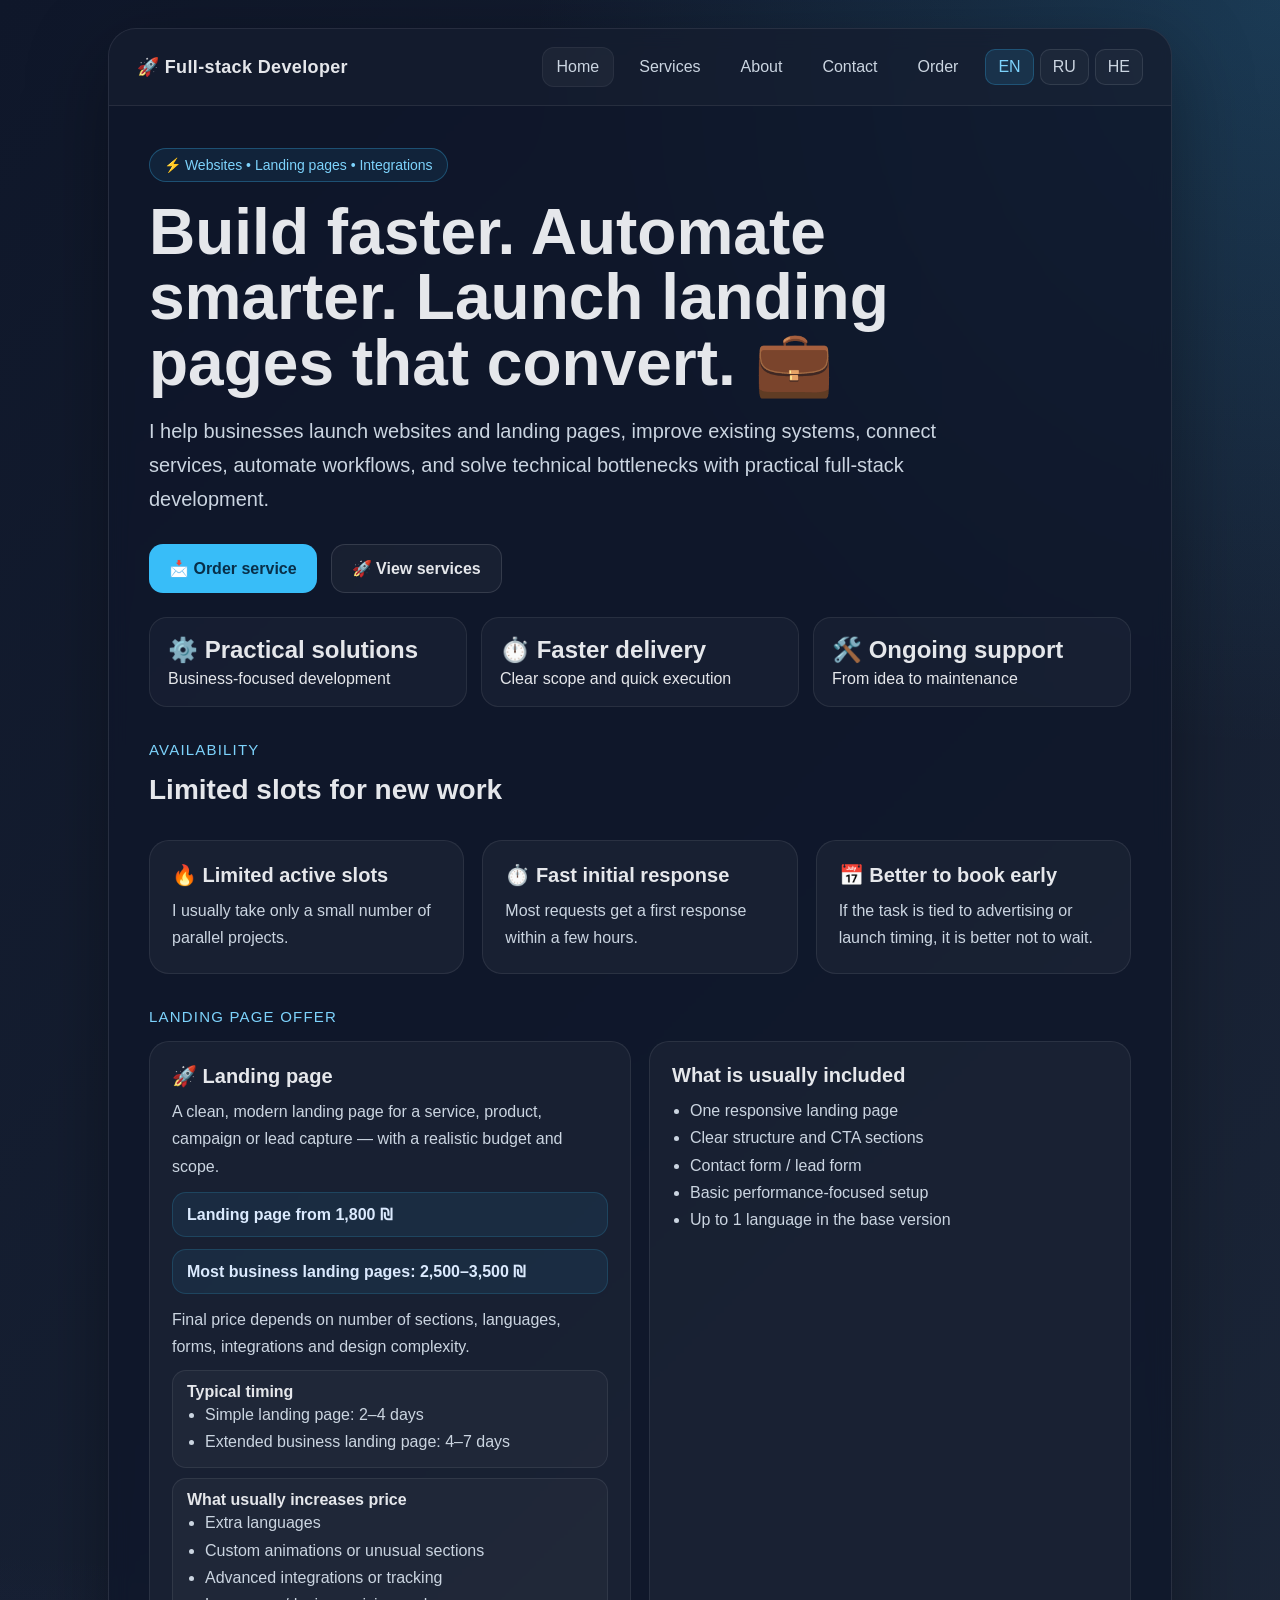
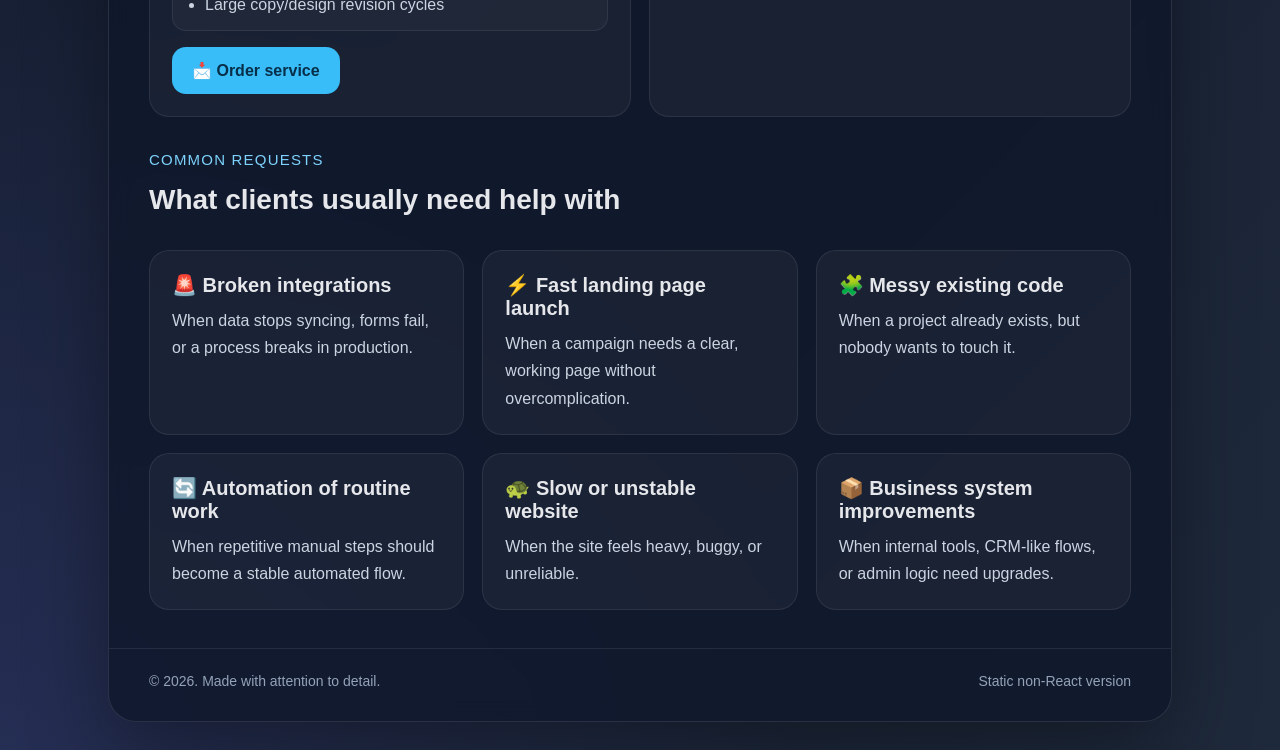
==== commit c5759648: "Fix Static-nonreact index links to point to multi-page structure" ====
--- a/index.html
+++ b/index.html
@@ -45,10 +45,11 @@
         <div class="brand" data-i18n-brand>🚀 Full-stack Developer</div>
         <div class="nav-right">
           <div class="nav-links">
-            <a class="nav-link" href="#home" data-nav-home>Home</a>
-            <a class="nav-link" href="#services" data-nav-services>Services</a>
-            <a class="nav-link" href="#about" data-nav-about>About</a>
-            <a class="nav-link" href="#contact" data-nav-contact>Contact</a>
+            <a class="nav-link active" href="/" data-nav-home>Home</a>
+            <a class="nav-link" href="/services.html" data-nav-services>Services</a>
+            <a class="nav-link" href="/about.html" data-nav-about>About</a>
+            <a class="nav-link" href="/contact.html" data-nav-contact>Contact</a>
+            <a class="nav-link" href="/order.html" data-nav-order>Order</a>
           </div>
           <div class="lang-switch" aria-label="Language selector">
             <button class="lang-btn active" type="button" data-lang="en">EN</button>
@@ -62,42 +63,33 @@
         <div class="badge">⚡ Websites • Landing pages • Integrations</div>
         <h1>Build faster. Automate smarter. Launch landing pages that convert. 💼</h1>
         <p class="lead">I help businesses launch websites and landing pages, improve existing systems, connect services, automate workflows, and solve technical bottlenecks with practical full-stack development.</p>
-        <div class="actions"><a class="btn btn-primary" href="#contact">📩 Order service</a><a class="btn btn-secondary" href="#landing-en">🚀 Landing page</a></div>
+        <div class="actions"><a class="btn btn-primary" href="/order.html">📩 Order service</a><a class="btn btn-secondary" href="/services.html">🚀 View services</a></div>
         <div class="stats"><div class="stat"><strong>⚙️ Practical solutions</strong><span>Business-focused development</span></div><div class="stat"><strong>⏱️ Faster delivery</strong><span>Clear scope and quick execution</span></div><div class="stat"><strong>🛠️ Ongoing support</strong><span>From idea to maintenance</span></div></div>
         <section class="section"><p class="section-title">Availability</p><h2>Limited slots for new work</h2><div class="grid section"><article class="panel"><h3>🔥 Limited active slots</h3><p>I usually take only a small number of parallel projects.</p></article><article class="panel"><h3>⏱️ Fast initial response</h3><p>Most requests get a first response within a few hours.</p></article><article class="panel"><h3>📅 Better to book early</h3><p>If the task is tied to advertising or launch timing, it is better not to wait.</p></article></div></section>
-        <section class="section" id="landing-en"><p class="section-title">Landing page offer</p><div class="grid-2"><article class="panel"><h3>🚀 Landing page</h3><p>A clean, modern landing page for a service, product, campaign or lead capture — with a realistic budget and scope.</p><div class="panel-price">Landing page from 1,800 ₪</div><div class="panel-price">Most business landing pages: 2,500–3,500 ₪</div><p style="margin-top:12px">Final price depends on number of sections, languages, forms, integrations and design complexity.</p><div class="panel-note"><strong>Typical timing</strong><ul><li>Simple landing page: 2–4 days</li><li>Extended business landing page: 4–7 days</li></ul></div><div class="panel-note"><strong>What usually increases price</strong><ul><li>Extra languages</li><li>Custom animations or unusual sections</li><li>Advanced integrations or tracking</li><li>Large copy/design revision cycles</li></ul></div><div class="panel-cta"><a class="btn btn-primary" href="#contact">📩 Order service</a></div></article><article class="panel"><h3>What is usually included</h3><ul><li>One responsive landing page</li><li>Clear structure and CTA sections</li><li>Contact form / lead form</li><li>Basic performance-focused setup</li><li>Up to 1 language in the base version</li></ul></article></div></section>
-        <section class="section" id="services"><p class="section-title">Services</p><h2>What I can help with</h2><p class="muted">From landing pages and websites to upgrades and rescue work — I cover both product-facing and technical sides of a project.</p><div class="grid section"><article class="panel"><h3>🌐 Website development</h3><p>Websites, admin panels, and custom web systems tailored to business needs.</p></article><article class="panel"><h3>🔗 Integrations &amp; automation</h3><p>APIs, documents, workflows, CRM/ERP-like connections and process automation.</p></article><article class="panel"><h3>🛠️ Support &amp; infrastructure</h3><p>Backend, frontend, databases, deployment, hosting, diagnostics and support.</p></article></div></section>
+        <section class="section"><p class="section-title">Landing page offer</p><div class="grid-2"><article class="panel"><h3>🚀 Landing page</h3><p>A clean, modern landing page for a service, product, campaign or lead capture — with a realistic budget and scope.</p><div class="panel-price">Landing page from 1,800 ₪</div><div class="panel-price">Most business landing pages: 2,500–3,500 ₪</div><p style="margin-top:12px">Final price depends on number of sections, languages, forms, integrations and design complexity.</p><div class="panel-note"><strong>Typical timing</strong><ul><li>Simple landing page: 2–4 days</li><li>Extended business landing page: 4–7 days</li></ul></div><div class="panel-note"><strong>What usually increases price</strong><ul><li>Extra languages</li><li>Custom animations or unusual sections</li><li>Advanced integrations or tracking</li><li>Large copy/design revision cycles</li></ul></div><div class="panel-cta"><a class="btn btn-primary" href="/order.html">📩 Order service</a></div></article><article class="panel"><h3>What is usually included</h3><ul><li>One responsive landing page</li><li>Clear structure and CTA sections</li><li>Contact form / lead form</li><li>Basic performance-focused setup</li><li>Up to 1 language in the base version</li></ul></article></div></section>
         <section class="section"><p class="section-title">Common requests</p><h2>What clients usually need help with</h2><div class="grid section"><article class="panel"><h3>🚨 Broken integrations</h3><p>When data stops syncing, forms fail, or a process breaks in production.</p></article><article class="panel"><h3>⚡ Fast landing page launch</h3><p>When a campaign needs a clear, working page without overcomplication.</p></article><article class="panel"><h3>🧩 Messy existing code</h3><p>When a project already exists, but nobody wants to touch it.</p></article><article class="panel"><h3>🔄 Automation of routine work</h3><p>When repetitive manual steps should become a stable automated flow.</p></article><article class="panel"><h3>🐢 Slow or unstable website</h3><p>When the site feels heavy, buggy, or unreliable.</p></article><article class="panel"><h3>📦 Business system improvements</h3><p>When internal tools, CRM-like flows, or admin logic need upgrades.</p></article></div></section>
-        <section class="section" id="about"><p class="section-title">About</p><h2>Development for real business needs</h2><div class="grid-2 section"><article class="panel"><h3>🧠 Approach</h3><p>I prefer practical development: understand the goal, remove unnecessary complexity, and deliver something stable and useful.</p></article><article class="panel"><h3>🔒 Focus</h3><p>Reliability, readable logic, maintainable code, and solutions that can keep growing without chaos.</p></article></div><section class="section"><p class="section-title">Stack &amp; tools</p><div class="panel"><div class="tech-list"><span class="tech">PHP</span><span class="tech">Laravel</span><span class="tech">WordPress</span><span class="tech">WooCommerce</span><span class="tech">JavaScript</span><span class="tech">Vue</span><span class="tech">React</span><span class="tech">MySQL</span><span class="tech">Directus</span><span class="tech">Linux</span><span class="tech">AWS</span><span class="tech">API</span></div></div></section></section>
-        <section class="section" id="contact"><p class="section-title">Contact</p><h2>Let’s talk</h2><p class="muted">You can reach out about a new project, landing page, upgrade, integration, automation, audit, or technical support.</p><div class="grid-2 section"><article class="panel"><div class="contact-list"><div class="contact-item"><strong>🤝 Work format</strong><span>Development, support, upgrades and technical help</span></div><div class="contact-item"><strong>🔥 Quick start</strong><span>Use GitHub or direct contact details here as the first touchpoint.</span></div></div><div class="actions"><a class="btn btn-primary" href="https://github.com/maxfullstackcom">View GitHub</a></div></article><article class="panel"><h3>Quick request</h3><p>Add your preferred contact method here next. For the static branch, I kept the page dependency-free first, then we can wire a simple HTML form.</p></article></div></section>
       </section>
 
       <section class="content lang-content" data-lang-content="ru" id="home-ru">
         <div class="badge">⚡ Сайты • Лендинги • Интеграции</div>
         <h1>Запускаю быстрее. Автоматизирую умнее. Делаю лендинги, которые приводят заявки. 💼</h1>
         <p class="lead">Помогаю бизнесу запускать сайты и лендинги, улучшать существующие системы, связывать сервисы, автоматизировать процессы и решать технические проблемы через практичную full-stack разработку.</p>
-        <div class="actions"><a class="btn btn-primary" href="#contact">📩 Заказать услугу</a><a class="btn btn-secondary" href="#landing-ru">🚀 Лендинг-страница</a></div>
+        <div class="actions"><a class="btn btn-primary" href="/order.html">📩 Заказать услугу</a><a class="btn btn-secondary" href="/services.html">🚀 Смотреть услуги</a></div>
         <div class="stats"><div class="stat"><strong>⚙️ Практичный подход</strong><span>Разработка под задачи бизнеса</span></div><div class="stat"><strong>⏱️ Быстрее к результату</strong><span>Понятный объём и быстрая реализация</span></div><div class="stat"><strong>🛠️ Поддержка</strong><span>От идеи до сопровождения</span></div></div>
         <section class="section"><p class="section-title">Доступность</p><h2>Беру ограниченное количество задач</h2><div class="grid section"><article class="panel"><h3>🔥 Ограниченные слоты</h3><p>Обычно веду только небольшое количество проектов одновременно.</p></article><article class="panel"><h3>⏱️ Быстрый первый ответ</h3><p>На большинство обращений отвечаю в течение нескольких часов.</p></article><article class="panel"><h3>📅 Лучше бронировать заранее</h3><p>Если задача связана с рекламой или запуском, лучше не откладывать.</p></article></div></section>
-        <section class="section" id="landing-ru"><p class="section-title">Лендинг-страница</p><div class="grid-2"><article class="panel"><h3>🚀 Лендинг-страница</h3><p>Чистый, современный лендинг для услуги, товара, рекламы или сбора заявок — с понятным объёмом и адекватной ценой.</p><div class="panel-price">Лендинг — от 1,800 ₪</div><div class="panel-price">Большинство нормальных лендингов для бизнеса: 2,500–3,500 ₪</div><p style="margin-top:12px">Итоговая цена зависит от количества блоков, языков, форм, интеграций и сложности дизайна.</p><div class="panel-note"><strong>Обычно по срокам</strong><ul><li>Простой лендинг: 2–4 дня</li><li>Расширенный бизнес-лендинг: 4–7 дней</li></ul></div><div class="panel-note"><strong>Что обычно увеличивает цену</strong><ul><li>Дополнительные языки</li><li>Нестандартные анимации и сложные блоки</li><li>Интеграции и продвинутая аналитика</li><li>Большой цикл правок по тексту и структуре</li></ul></div><div class="panel-cta"><a class="btn btn-primary" href="#contact">📩 Заказать услугу</a></div></article><article class="panel"><h3>Что обычно входит</h3><ul><li>Одна адаптивная лендинг-страница</li><li>Понятная структура и CTA-блоки</li><li>Форма обращения / сбора заявок</li><li>Базовая настройка с упором на скорость</li><li>До 1 языка в базовой версии</li></ul></article></div></section>
-        <section class="section" id="services-ru"><p class="section-title">Услуги</p><h2>Чем я могу помочь</h2><p class="muted">От лендингов и сайтов до доработок и спасения существующих систем — беру и продуктовую, и техническую часть.</p><div class="grid section"><article class="panel"><h3>🌐 Веб-разработка</h3><p>Сайты, админки и кастомные веб-системы под задачи бизнеса.</p></article><article class="panel"><h3>🔗 Интеграции и автоматизация</h3><p>API, документы, процессы, CRM/ERP-подобные связки и автоматизация.</p></article><article class="panel"><h3>🛠️ Поддержка и инфраструктура</h3><p>Backend, frontend, базы данных, деплой, хостинг, диагностика и поддержка.</p></article></div></section>
+        <section class="section"><p class="section-title">Лендинг-страница</p><div class="grid-2"><article class="panel"><h3>🚀 Лендинг-страница</h3><p>Чистый, современный лендинг для услуги, товара, рекламы или сбора заявок — с понятным объёмом и адекватной ценой.</p><div class="panel-price">Лендинг — от 1,800 ₪</div><div class="panel-price">Большинство нормальных лендингов для бизнеса: 2,500–3,500 ₪</div><p style="margin-top:12px">Итоговая цена зависит от количества блоков, языков, форм, интеграций и сложности дизайна.</p><div class="panel-note"><strong>Обычно по срокам</strong><ul><li>Простой лендинг: 2–4 дня</li><li>Расширенный бизнес-лендинг: 4–7 дней</li></ul></div><div class="panel-note"><strong>Что обычно увеличивает цену</strong><ul><li>Дополнительные языки</li><li>Нестандартные анимации и сложные блоки</li><li>Интеграции и продвинутая аналитика</li><li>Большой цикл правок по тексту и структуре</li></ul></div><div class="panel-cta"><a class="btn btn-primary" href="/order.html">📩 Заказать услугу</a></div></article><article class="panel"><h3>Что обычно входит</h3><ul><li>Одна адаптивная лендинг-страница</li><li>Понятная структура и CTA-блоки</li><li>Форма обращения / сбора заявок</li><li>Базовая настройка с упором на скорость</li><li>До 1 языка в базовой версии</li></ul></article></div></section>
         <section class="section"><p class="section-title">С какими задачами приходят</p><h2>Частые запросы, с которыми ко мне обращаются</h2><div class="grid section"><article class="panel"><h3>🚨 Ломаются интеграции</h3><p>Когда данные перестают ходить, формы не работают или процесс ломается в проде.</p></article><article class="panel"><h3>⚡ Нужно быстро запустить лендинг</h3><p>Когда под рекламу нужна понятная и рабочая страница без лишней сложности.</p></article><article class="panel"><h3>🧩 Сложный чужой код</h3><p>Когда проект уже есть, но никто не хочет в него лезть.</p></article><article class="panel"><h3>🔄 Нужно автоматизировать рутину</h3><p>Когда повторяющиеся ручные действия пора превратить в стабильный процесс.</p></article><article class="panel"><h3>🐢 Сайт тормозит или работает нестабильно</h3><p>Когда сайт тяжёлый, с багами или просто ведёт себя ненадёжно.</p></article><article class="panel"><h3>📦 Нужны доработки внутренней системы</h3><p>Когда нужно улучшить CRM-подобную логику, кабинет или админку.</p></article></div></section>
-        <section class="section" id="about-ru"><p class="section-title">Обо мне</p><h2>Разработка под реальные задачи бизнеса</h2><div class="grid-2 section"><article class="panel"><h3>🧠 Подход</h3><p>Мне ближе практичная разработка: понять цель, убрать лишнюю сложность и довести решение до стабильного рабочего состояния.</p></article><article class="panel"><h3>🔒 Фокус</h3><p>Надёжность, понятная логика, поддерживаемый код и решения, которые можно спокойно развивать дальше.</p></article></div><section class="section"><p class="section-title">Стек и инструменты</p><div class="panel"><div class="tech-list"><span class="tech">PHP</span><span class="tech">Laravel</span><span class="tech">WordPress</span><span class="tech">WooCommerce</span><span class="tech">JavaScript</span><span class="tech">Vue</span><span class="tech">React</span><span class="tech">MySQL</span><span class="tech">Directus</span><span class="tech">Linux</span><span class="tech">AWS</span><span class="tech">API</span></div></div></section></section>
-        <section class="section" id="contact-ru"><p class="section-title">Контакты</p><h2>Связаться со мной</h2><p class="muted">Можно написать по новому проекту, лендингу, доработке, интеграции, автоматизации, аудиту или технической поддержке.</p><div class="grid-2 section"><article class="panel"><div class="contact-list"><div class="contact-item"><strong>🤝 Формат работы</strong><span>Разработка, сопровождение, доработка и техническая помощь</span></div><div class="contact-item"><strong>🔥 Быстрый старт</strong><span>GitHub или прямой контакт можно использовать как первую точку связи.</span></div></div><div class="actions"><a class="btn btn-primary" href="https://github.com/maxfullstackcom">View GitHub</a></div></article><article class="panel"><h3>Быстрый запрос</h3><p>Следующим шагом можно добавить простой статический HTML-формуляр без React.</p></article></div></section>
       </section>
 
       <section class="content lang-content rtl" data-lang-content="he" id="home-he">
         <div class="badge">⚡ אתרים • דפי נחיתה • אינטגרציות</div>
         <h1>בונים מהר יותר. מאוטומטים חכם יותר. מקימים דפי נחיתה שמביאים פניות. 💼</h1>
         <p class="lead">אני עוזר לעסקים להקים אתרים ודפי נחיתה, לשפר מערכות קיימות, לחבר בין שירותים, לאוטומט תהליכים ולפתור צווארי בקבוק טכניים בעזרת פיתוח full-stack פרקטי.</p>
-        <div class="actions"><a class="btn btn-primary" href="#contact">📩 להזמין שירות</a><a class="btn btn-secondary" href="#landing-he">🚀 דף נחיתה</a></div>
+        <div class="actions"><a class="btn btn-primary" href="/order.html">📩 להזמין שירות</a><a class="btn btn-secondary" href="/services.html">🚀 לצפייה בשירותים</a></div>
         <div class="stats"><div class="stat"><strong>⚙️ פתרונות פרקטיים</strong><span>פיתוח שמכוון לתוצאה עסקית</span></div><div class="stat"><strong>⏱️ התקדמות מהירה יותר</strong><span>היקף ברור וביצוע מהיר</span></div><div class="stat"><strong>🛠️ ליווי ותמיכה</strong><span>מרעיון ועד תחזוקה</span></div></div>
         <section class="section"><p class="section-title">זמינות</p><h2>אני לוקח מספר מוגבל של פרויקטים</h2><div class="grid section"><article class="panel"><h3>🔥 סלוטים מוגבלים</h3><p>בדרך כלל אני עובד רק על מספר קטן של פרויקטים במקביל.</p></article><article class="panel"><h3>⏱️ תגובה ראשונה מהירה</h3><p>לרוב הפניות אני חוזר תוך כמה שעות.</p></article><article class="panel"><h3>📅 עדיף לסגור מראש</h3><p>אם המשימה קשורה לקמפיין או להשקה, עדיף לא לחכות.</p></article></div></section>
-        <section class="section" id="landing-he"><p class="section-title">הצעת דף נחיתה</p><div class="grid-2"><article class="panel"><h3>🚀 דף נחיתה</h3><p>דף נחיתה נקי ומודרני לשירות, מוצר, קמפיין או איסוף לידים — עם היקף ברור ומחיר הגיוני.</p><div class="panel-price">דף נחיתה — החל מ־1,800 ₪</div><div class="panel-price">רוב דפי הנחיתה העסקיים ברמה טובה: 2,500–3,500 ₪</div><p style="margin-top:12px">המחיר הסופי תלוי בכמות הבלוקים, שפות, טפסים, אינטגרציות ומורכבות העיצוב.</p><div class="panel-note"><strong>בדרך כלל בזמנים</strong><ul><li>דף נחיתה פשוט: 2–4 ימים</li><li>דף נחיתה עסקי מורחב: 4–7 ימים</li></ul></div><div class="panel-note"><strong>מה בדרך כלל מעלה את המחיר</strong><ul><li>שפות נוספות</li><li>אנימציות לא שגרתיות או בלוקים מיוחדים</li><li>אינטגרציות ומדידה מתקדמת</li><li>סבבי שינויים גדולים בטקסט ובמבנה</li></ul></div><div class="panel-cta"><a class="btn btn-primary" href="#contact">📩 להזמין שירות</a></div></article><article class="panel"><h3>מה בדרך כלל כלול</h3><ul><li>דף נחיתה רספונסיבי אחד</li><li>מבנה ברור עם אזורי CTA</li><li>טופס יצירת קשר / איסוף לידים</li><li>הקמה בסיסית עם דגש על מהירות</li><li>עד שפה אחת בגרסת הבסיס</li></ul></article></div></section>
-        <section class="section" id="services-he"><p class="section-title">שירותים</p><h2>איך אני יכול לעזור</h2><p class="muted">מדפי נחיתה ואתרים ועד שדרוגים ותיקונים במערכות קיימות — אני מטפל גם בצד המוצר וגם בצד הטכני.</p><div class="grid section"><article class="panel"><h3>🌐 פיתוח אתרים</h3><p>אתרים, פאנלים לניהול ומערכות ווב מותאמות לצורכי העסק.</p></article><article class="panel"><h3>🔗 אינטגרציות ואוטומציה</h3><p>API, מסמכים, תהליכים, חיבורים בין מערכות ואוטומציה של עבודה.</p></article><article class="panel"><h3>🛠️ תמיכה ותשתיות</h3><p>Backend, frontend, מסדי נתונים, דיפלוי, אחסון, דיאגנוסטיקה ותמיכה.</p></article></div></section>
+        <section class="section"><p class="section-title">הצעת דף נחיתה</p><div class="grid-2"><article class="panel"><h3>🚀 דף נחיתה</h3><p>דף נחיתה נקי ומודרני לשירות, מוצר, קמפיין או איסוף לידים — עם היקף ברור ומחיר הגיוני.</p><div class="panel-price">דף נחיתה — החל מ־1,800 ₪</div><div class="panel-price">רוב דפי הנחיתה העסקיים ברמה טובה: 2,500–3,500 ₪</div><p style="margin-top:12px">המחיר הסופי תלוי בכמות הבלוקים, שפות, טפסים, אינטגרציות ומורכבות העיצוב.</p><div class="panel-note"><strong>בדרך כלל בזמנים</strong><ul><li>דף נחיתה פשוט: 2–4 ימים</li><li>דף נחיתה עסקי מורחב: 4–7 ימים</li></ul></div><div class="panel-note"><strong>מה בדרך כלל מעלה את המחיר</strong><ul><li>שפות נוספות</li><li>אנימציות לא שגרתיות או בלוקים מיוחדים</li><li>אינטגרציות ומדידה מתקדמת</li><li>סבבי שינויים גדולים בטקסט ובמבנה</li></ul></div><div class="panel-cta"><a class="btn btn-primary" href="/order.html">📩 להזמין שירות</a></div></article><article class="panel"><h3>מה בדרך כלל כלול</h3><ul><li>דף נחיתה רספונסיבי אחד</li><li>מבנה ברור עם אזורי CTA</li><li>טופס יצירת קשר / איסוף לידים</li><li>הקמה בסיסית עם דגש על מהירות</li><li>עד שפה אחת בגרסת הבסיס</li></ul></article></div></section>
         <section class="section"><p class="section-title">עם אילו בעיות פונים אליי</p><h2>בקשות נפוצות שאני מטפל בהן</h2><div class="grid section"><article class="panel"><h3>🚨 אינטגרציות שנשברו</h3><p>כשמידע מפסיק לעבור, טפסים מפסיקים לעבוד או תהליך נשבר בפרודקשן.</p></article><article class="panel"><h3>⚡ צריך להרים דף נחיתה מהר</h3><p>כשצריך עמוד ברור ועובד לקמפיין בלי להסתבך.</p></article><article class="panel"><h3>🧩 קוד קיים שאף אחד לא רוצה לגעת בו</h3><p>כשיש פרויקט קיים אבל קשה להמשיך ממנו.</p></article><article class="panel"><h3>🔄 צריך לאוטומט עבודה שחוזרת על עצמה</h3><p>כשיש פעולות ידניות קבועות שכדאי להפוך לתהליך מסודר.</p></article><article class="panel"><h3>🐢 אתר איטי או לא יציב</h3><p>כשהאתר כבד, מלא באגים או פשוט לא אמין.</p></article><article class="panel"><h3>📦 צריך לשפר מערכת פנימית</h3><p>כשצריך לשדרג לוגיקה של אדמין, אזור אישי או תהליך עסקי.</p></article></div></section>
-        <section class="section" id="about-he"><p class="section-title">עליי</p><h2>פיתוח שמבוסס על צרכים אמיתיים של העסק</h2><div class="grid-2 section"><article class="panel"><h3>🧠 גישה</h3><p>אני מעדיף פיתוח פרקטי: להבין את המטרה, להוריד מורכבות מיותרת ולהגיע לפתרון יציב ושימושי.</p></article><article class="panel"><h3>🔒 מיקוד</h3><p>אמינות, לוגיקה ברורה, קוד שנוח לתחזק ופתרונות שאפשר להמשיך לפתח בלי כאוס.</p></article></div><section class="section"><p class="section-title">טכנולוגיות וכלים</p><div class="panel"><div class="tech-list"><span class="tech">PHP</span><span class="tech">Laravel</span><span class="tech">WordPress</span><span class="tech">WooCommerce</span><span class="tech">JavaScript</span><span class="tech">Vue</span><span class="tech">React</span><span class="tech">MySQL</span><span class="tech">Directus</span><span class="tech">Linux</span><span class="tech">AWS</span><span class="tech">API</span></div></div></section></section>
-        <section class="section" id="contact-he"><p class="section-title">יצירת קשר</p><h2>בוא נדבר</h2><p class="muted">אפשר לפנות לגבי פרויקט חדש, דף נחיתה, שדרוג מערכת קיימת, אינטגרציה, אוטומציה, ביקורת טכנית או תמיכה.</p><div class="grid-2 section"><article class="panel"><div class="contact-list"><div class="contact-item"><strong>🤝 אופן העבודה</strong><span>פיתוח, תחזוקה, שדרוגים ותמיכה טכנית</span></div><div class="contact-item"><strong>🔥 התחלה מהירה</strong><span>אפשר להשתמש ב-GitHub או בפרטי קשר ישירים כנקודת פתיחה.</span></div></div><div class="actions"><a class="btn btn-primary" href="https://github.com/maxfullstackcom">View GitHub</a></div></article><article class="panel"><h3>פנייה מהירה</h3><p>בשלב הבא אפשר להוסיף טופס HTML סטטי פשוט בלי React.</p></article></div></section>
       </section>
 
       <footer class="footer">
@@ -109,10 +101,9 @@
   <script>
     (function(){
       const texts={
-        en:{title:'Full-stack Developer | Websites, Landing Pages, Integrations',desc:'Full-stack developer in Israel: websites, landing pages, integrations, automation, audits, and technical support for businesses.',brand:'🚀 Full-stack Developer',home:'Home',services:'Services',about:'About',contact:'Contact'},
-        ru:{title:'Full-stack разработчик | Сайты, лендинги, интеграции',desc:'Разработка сайтов и лендингов, интеграции, автоматизация и техническая поддержка для бизнеса.',brand:'🚀 Full-stack разработчик',home:'Главная',services:'Услуги',about:'Обо мне',contact:'Контакты'},
-        he:{title:'מפתח Full-stack | אתרים, דפי נחיתה, אינטגרציות',desc:'פיתוח אתרים ודפי נחיתה, אינטגרציות, אוטומציה ותמיכה טכנית לעסקים.',brand:'🚀 מפתח Full-stack',home:'ראשי',services:'שירותים',about:'עליי',contact:'יצירת קשר'}
-      };
+        en:{title:'Full-stack Developer | Websites, Landing Pages, Integrations',desc:'Full-stack developer in Israel: websites, landing pages, integrations, automation, audits, and technical support for businesses.',brand:'🚀 Full-stack Developer',home:'Home',services:'Services',about:'About',contact:'Contact',order:'Order'},
+        ru:{title:'Full-stack разработчик | Сайты, лендинги, интеграции',desc:'Разработка сайтов и лендингов, интеграции, автоматизация и техническая поддержка для бизнеса.',brand:'🚀 Full-stack разработчик',home:'Главная',services:'Услуги',about:'Обо мне',contact:'Контакты',order:'Заказать'},
+        he:{title:'מפתח Full-stack | אתרים, דפי נחיתה, אינטגרציות',desc:'פיתוח אתרים ודפי נחיתה, אינטגרציות, אוטומציה ותמיכה טכנית לעסקים.',brand:'🚀 מפתח Full-stack',home:'ראשי',services:'שירותים',about:'עליי',contact:'יצירת קשר',order:'הזמנה'}};
       const buttons=[...document.querySelectorAll('.lang-btn')];
       const sections=[...document.querySelectorAll('[data-lang-content]')];
       const brand=document.querySelector('[data-i18n-brand]');
@@ -120,6 +111,7 @@
       const navServices=document.querySelector('[data-nav-services]');
       const navAbout=document.querySelector('[data-nav-about]');
       const navContact=document.querySelector('[data-nav-contact]');
+      const navOrder=document.querySelector('[data-nav-order]');
       const desc=document.querySelector('meta[name="description"]');
       function setLang(lang){
         sections.forEach(s=>s.classList.toggle('active',s.dataset.langContent===lang));
@@ -133,6 +125,7 @@
         navServices.textContent=texts[lang].services;
         navAbout.textContent=texts[lang].about;
         navContact.textContent=texts[lang].contact;
+        navOrder.textContent=texts[lang].order;
         const url=new URL(window.location.href);
         url.searchParams.set('lang',lang);
         history.replaceState({},'',url);
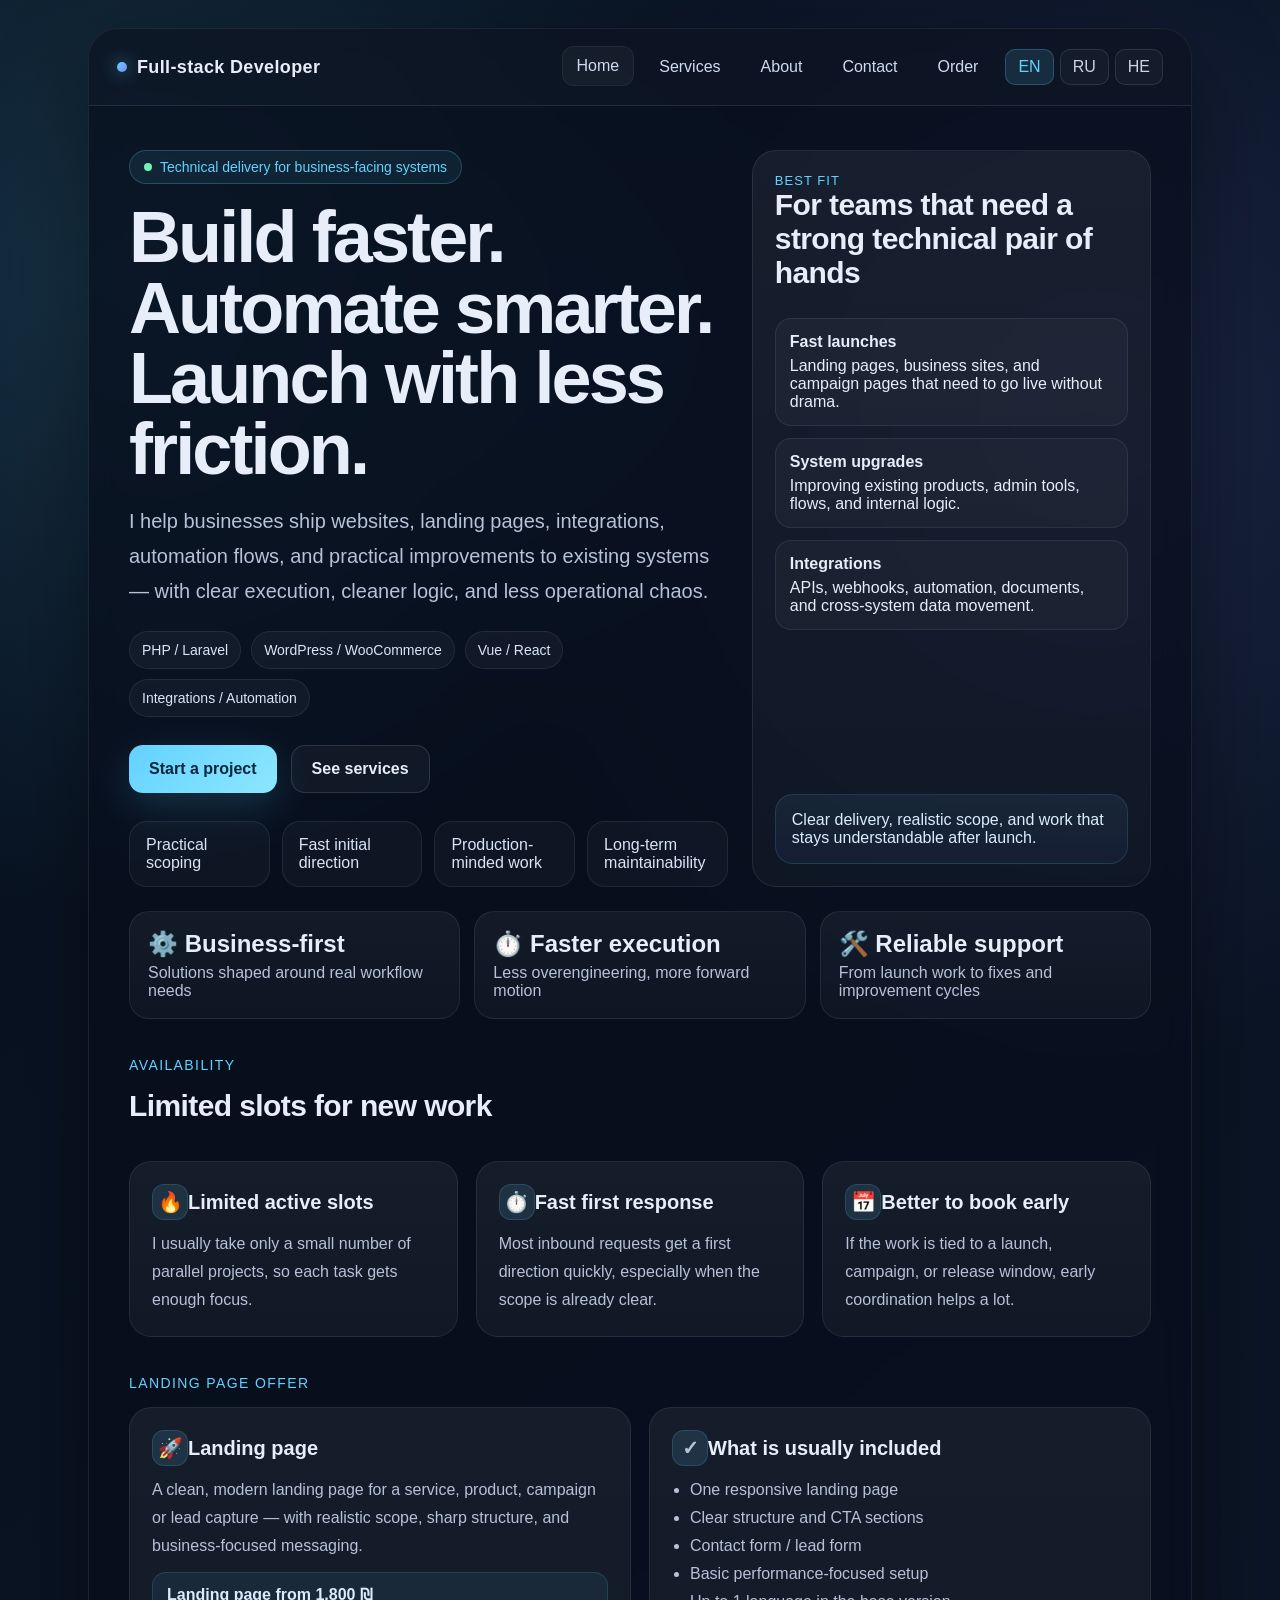
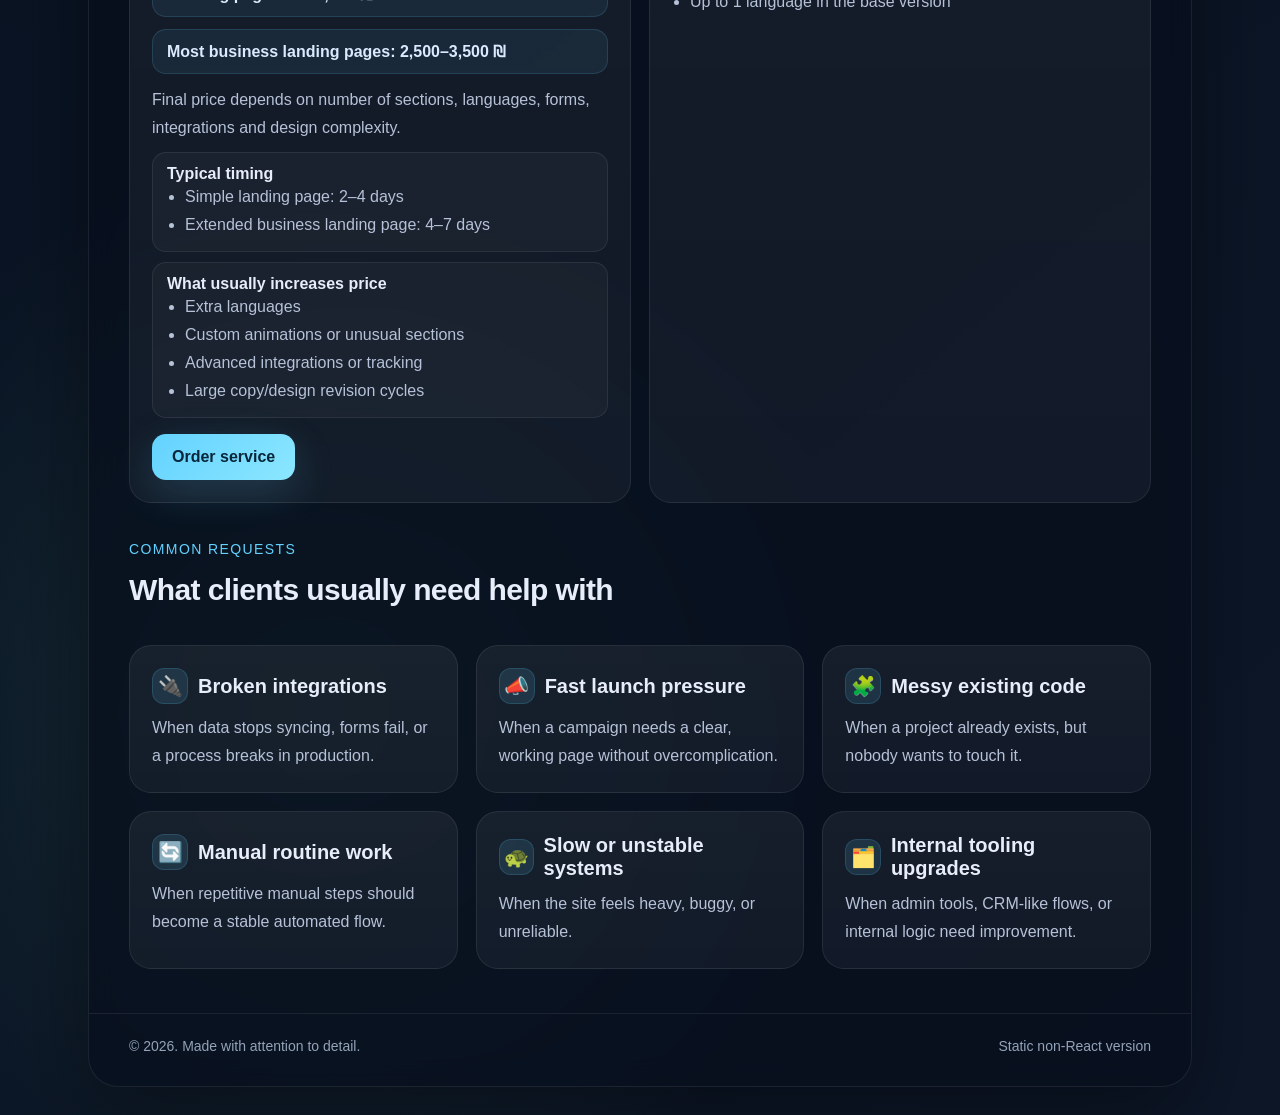
==== commit 6b1e508b: "Enhance homepage design and add lightweight animations for service positioning" ====
--- a/index.html
+++ b/index.html
@@ -35,14 +35,32 @@
     }
   </script>
   <style>
-    *{box-sizing:border-box}html,body{margin:0;padding:0}html{scroll-behavior:smooth}body{font-family:Inter,Arial,sans-serif;color:#e5e7eb;background:radial-gradient(circle at top right, rgba(56,189,248,.18), transparent 28%),radial-gradient(circle at bottom left, rgba(99,102,241,.16), transparent 30%),linear-gradient(135deg,#0f172a,#1e293b);min-height:100vh}a{color:inherit}.page{max-width:1120px;margin:0 auto;padding:28px}.shell{background:rgba(15,23,42,.78);border:1px solid rgba(255,255,255,.1);border-radius:28px;box-shadow:0 24px 80px rgba(0,0,0,.35);backdrop-filter:blur(10px);overflow:hidden}.nav{display:flex;justify-content:space-between;align-items:center;gap:16px;padding:18px 28px;border-bottom:1px solid rgba(255,255,255,.08);background:rgba(255,255,255,.02);position:sticky;top:0;z-index:10}.brand{font-weight:800;font-size:18px;letter-spacing:.02em}.nav-right{display:flex;align-items:center;gap:12px;flex-wrap:wrap}.nav-links{display:flex;gap:10px;flex-wrap:wrap}.nav-link{text-decoration:none;padding:10px 14px;border-radius:12px;color:#cbd5e1;border:1px solid transparent;transition:.18s ease}.nav-link:hover,.nav-link.active{background:rgba(255,255,255,.04);border-color:rgba(255,255,255,.06)}.lang-switch{display:flex;gap:6px;flex-wrap:wrap}.lang-btn{padding:8px 12px;border-radius:10px;border:1px solid rgba(255,255,255,.1);background:rgba(255,255,255,.03);color:#cbd5e1;cursor:pointer;font:inherit}.lang-btn.active{background:rgba(56,189,248,.12);color:#7dd3fc;border-color:rgba(56,189,248,.24)}.content{padding:42px 40px 28px}.badge{display:inline-flex;align-items:center;gap:8px;padding:8px 14px;border-radius:999px;border:1px solid rgba(56,189,248,.3);background:rgba(56,189,248,.08);color:#7dd3fc;font-size:14px;margin-bottom:18px}h1{margin:0;font-size:clamp(34px,7vw,64px);line-height:1.02;max-width:860px}h2{margin:0 0 14px;font-size:28px}h3{margin:0 0 10px;font-size:20px}.lead{margin:18px 0 0;max-width:860px;font-size:20px;line-height:1.7;color:#cbd5e1}.muted{color:#cbd5e1;line-height:1.8;font-size:18px}.actions{display:flex;flex-wrap:wrap;gap:14px;margin-top:28px}.btn{display:inline-flex;align-items:center;justify-content:center;padding:14px 20px;border-radius:14px;text-decoration:none;font-weight:700;transition:.18s ease;border:none;cursor:pointer}.btn:hover{transform:translateY(-1px)}.btn-primary{background:#38bdf8;color:#082f49}.btn-secondary{border:1px solid rgba(255,255,255,.12);background:rgba(255,255,255,.04);color:#e5e7eb}.section{margin-top:34px}.section-title{font-size:15px;letter-spacing:.08em;text-transform:uppercase;color:#7dd3fc;margin:0 0 16px}.grid{display:grid;grid-template-columns:repeat(3,minmax(0,1fr));gap:18px}.grid-2{display:grid;grid-template-columns:repeat(2,minmax(0,1fr));gap:18px}.stats{display:grid;grid-template-columns:repeat(3,minmax(0,1fr));gap:14px;margin-top:24px}.stat{padding:18px;border-radius:18px;background:rgba(255,255,255,.03);border:1px solid rgba(255,255,255,.08)}.stat strong{display:block;font-size:24px;margin-bottom:6px}.panel{background:rgba(255,255,255,.04);border:1px solid rgba(255,255,255,.08);border-radius:20px;padding:22px}.panel p,.panel li,.panel span{margin:0;color:#cbd5e1;line-height:1.7}.panel ul{margin:0;padding-left:18px}.panel-cta{margin-top:16px}.panel-price{margin-top:12px;padding:12px 14px;border-radius:14px;background:rgba(56,189,248,.08);border:1px solid rgba(56,189,248,.16);font-weight:700;color:#dbeafe}.panel-note{margin-top:10px;padding:12px 14px;border-radius:14px;background:rgba(255,255,255,.03);border:1px solid rgba(255,255,255,.08)}.tech-list{display:flex;flex-wrap:wrap;gap:10px}.tech{padding:10px 14px;border-radius:999px;background:rgba(56,189,248,.08);border:1px solid rgba(56,189,248,.16);color:#dbeafe;font-size:14px}.contact-list{display:grid;gap:14px}.contact-item{padding:16px 18px;border-radius:16px;background:rgba(255,255,255,.03);border:1px solid rgba(255,255,255,.08)}.contact-item strong{display:block;margin-bottom:6px;font-size:15px;color:#7dd3fc}.footer{margin-top:10px;padding:24px 40px 32px;border-top:1px solid rgba(255,255,255,.08);display:flex;justify-content:space-between;align-items:center;gap:16px;flex-wrap:wrap;color:#94a3b8;font-size:14px}.lang-content{display:none}.lang-content.active{display:block}.rtl{text-align:right;direction:rtl}.rtl .nav{direction:rtl}.rtl .nav-right{direction:rtl}.rtl .nav-links{direction:rtl}.rtl .actions{direction:rtl}.rtl .panel ul{padding-right:18px;padding-left:0}@media (max-width:860px){.grid,.grid-2,.stats{grid-template-columns:1fr}.content,.footer{padding-left:24px;padding-right:24px}.nav{padding:16px 20px;align-items:flex-start;flex-direction:column}.nav-right{width:100%}}
+    :root{--bg:#07111f;--bg2:#0d1728;--panel:rgba(255,255,255,.045);--panel-strong:rgba(255,255,255,.06);--line:rgba(255,255,255,.09);--text:#e8eef9;--muted:#b6c2d8;--accent:#63d2ff;--accent2:#7c87ff;--accent3:#72f0ba;--shadow:0 30px 90px rgba(0,0,0,.38)}
+    *{box-sizing:border-box}html,body{margin:0;padding:0}html{scroll-behavior:smooth}body{font-family:Inter,Arial,sans-serif;color:var(--text);background:
+      radial-gradient(circle at 10% 10%, rgba(99,210,255,.16), transparent 24%),
+      radial-gradient(circle at 85% 15%, rgba(124,135,255,.14), transparent 26%),
+      radial-gradient(circle at 25% 85%, rgba(114,240,186,.10), transparent 22%),
+      linear-gradient(140deg,var(--bg),var(--bg2));min-height:100vh;overflow-x:hidden}
+    a{color:inherit}.page{max-width:1160px;margin:0 auto;padding:28px;position:relative}.shell{position:relative;background:rgba(8,15,29,.72);border:1px solid rgba(255,255,255,.08);border-radius:30px;box-shadow:var(--shadow);backdrop-filter:blur(14px);overflow:hidden}.shell::before{content:"";position:absolute;inset:-30% auto auto -15%;width:320px;height:320px;background:radial-gradient(circle, rgba(99,210,255,.15), transparent 70%);filter:blur(20px);pointer-events:none}.shell::after{content:"";position:absolute;inset:auto -10% -20% auto;width:300px;height:300px;background:radial-gradient(circle, rgba(124,135,255,.15), transparent 70%);filter:blur(30px);pointer-events:none}
+    .nav{display:flex;justify-content:space-between;align-items:center;gap:16px;padding:18px 28px;border-bottom:1px solid var(--line);background:rgba(255,255,255,.02);position:sticky;top:0;z-index:20}.brand{font-weight:800;font-size:18px;letter-spacing:.02em;display:flex;align-items:center;gap:10px}.brand-dot{width:10px;height:10px;border-radius:999px;background:linear-gradient(135deg,var(--accent),var(--accent2));box-shadow:0 0 18px rgba(99,210,255,.7)}.nav-right{display:flex;align-items:center;gap:12px;flex-wrap:wrap}.nav-links{display:flex;gap:10px;flex-wrap:wrap}.nav-link{text-decoration:none;padding:10px 14px;border-radius:12px;color:#cfdbef;border:1px solid transparent;transition:.22s ease}.nav-link:hover,.nav-link.active{background:rgba(255,255,255,.04);border-color:rgba(255,255,255,.06);transform:translateY(-1px)}.lang-switch{display:flex;gap:6px;flex-wrap:wrap}.lang-btn{padding:8px 12px;border-radius:10px;border:1px solid rgba(255,255,255,.1);background:rgba(255,255,255,.03);color:#cbd5e1;cursor:pointer;font:inherit;transition:.2s ease}.lang-btn:hover{transform:translateY(-1px)}.lang-btn.active{background:rgba(99,210,255,.12);color:var(--accent);border-color:rgba(99,210,255,.24)}
+    .content{padding:44px 40px 34px;position:relative;z-index:2}.lang-content{display:none}.lang-content.active{display:block}.hero{display:grid;grid-template-columns:minmax(0,1.2fr) minmax(320px,.8fr);gap:24px;align-items:stretch}.hero-main,.hero-side,.stat,.panel{opacity:0;transform:translateY(18px);animation:rise .7s ease forwards}.hero-side{animation-delay:.08s}.stats .stat:nth-child(1){animation-delay:.14s}.stats .stat:nth-child(2){animation-delay:.2s}.stats .stat:nth-child(3){animation-delay:.26s}.section .panel:nth-child(1){animation-delay:.06s}.section .panel:nth-child(2){animation-delay:.12s}.section .panel:nth-child(3){animation-delay:.18s}.section .panel:nth-child(4){animation-delay:.24s}.section .panel:nth-child(5){animation-delay:.30s}.section .panel:nth-child(6){animation-delay:.36s}
+    @keyframes rise{to{opacity:1;transform:translateY(0)}}
+    @keyframes pulseGlow{0%,100%{box-shadow:0 0 0 rgba(99,210,255,0)}50%{box-shadow:0 0 36px rgba(99,210,255,.18)}}
+    .badge{display:inline-flex;align-items:center;gap:8px;padding:8px 14px;border-radius:999px;border:1px solid rgba(99,210,255,.24);background:rgba(99,210,255,.08);color:var(--accent);font-size:14px;margin-bottom:18px}.badge::before{content:"";width:8px;height:8px;border-radius:999px;background:var(--accent3);animation:pulseGlow 2.2s ease-in-out infinite}
+    h1{margin:0;font-size:clamp(40px,7vw,72px);line-height:.98;max-width:900px;letter-spacing:-.04em}h2{margin:0 0 14px;font-size:30px;letter-spacing:-.02em}h3{margin:0 0 10px;font-size:20px}.lead{margin:20px 0 0;max-width:800px;font-size:20px;line-height:1.75;color:var(--muted)}.hero-copy{max-width:760px}.hero-highlight{margin-top:22px;display:flex;flex-wrap:wrap;gap:10px}.mini-pill{padding:10px 12px;border-radius:999px;background:rgba(255,255,255,.04);border:1px solid rgba(255,255,255,.08);font-size:14px;color:#d9e6f7}.actions{display:flex;flex-wrap:wrap;gap:14px;margin-top:28px}.btn{display:inline-flex;align-items:center;justify-content:center;padding:14px 20px;border-radius:14px;text-decoration:none;font-weight:700;transition:.22s ease;border:none;cursor:pointer}.btn:hover{transform:translateY(-2px)}.btn-primary{background:linear-gradient(135deg,var(--accent),#8ce7ff);color:#08263a;box-shadow:0 12px 40px rgba(99,210,255,.18)}.btn-secondary{border:1px solid rgba(255,255,255,.12);background:rgba(255,255,255,.04);color:var(--text)}.hero-side{background:linear-gradient(180deg,rgba(255,255,255,.06),rgba(255,255,255,.03));border:1px solid rgba(255,255,255,.08);border-radius:24px;padding:22px;display:flex;flex-direction:column;justify-content:space-between;min-height:100%}.hero-side-top{display:grid;gap:14px}.eyebrow{font-size:13px;letter-spacing:.08em;text-transform:uppercase;color:var(--accent)}.side-list{display:grid;gap:12px}.side-item{padding:14px 14px;border-radius:16px;background:rgba(255,255,255,.03);border:1px solid rgba(255,255,255,.08)}.side-item strong{display:block;margin-bottom:6px}.side-note{margin-top:18px;padding:16px;border-radius:18px;background:linear-gradient(180deg,rgba(99,210,255,.08),rgba(124,135,255,.06));border:1px solid rgba(99,210,255,.14);color:#dcedff}
+    .section{margin-top:38px}.section-title{font-size:14px;letter-spacing:.1em;text-transform:uppercase;color:var(--accent);margin:0 0 16px}.grid{display:grid;grid-template-columns:repeat(3,minmax(0,1fr));gap:18px}.grid-2{display:grid;grid-template-columns:repeat(2,minmax(0,1fr));gap:18px}.stats{display:grid;grid-template-columns:repeat(3,minmax(0,1fr));gap:14px;margin-top:24px}.stat{padding:18px;border-radius:20px;background:linear-gradient(180deg,rgba(255,255,255,.05),rgba(255,255,255,.03));border:1px solid rgba(255,255,255,.08)}.stat strong{display:block;font-size:24px;margin-bottom:6px}.stat span{color:var(--muted)}.panel{background:linear-gradient(180deg,var(--panel-strong),var(--panel));border:1px solid rgba(255,255,255,.08);border-radius:22px;padding:22px;transition:.24s ease}.panel:hover{transform:translateY(-3px);border-color:rgba(99,210,255,.18);box-shadow:0 20px 50px rgba(0,0,0,.16)}.panel p,.panel li,.panel span{margin:0;color:var(--muted);line-height:1.75}.panel ul{margin:0;padding-left:18px}.panel-cta{margin-top:16px}.panel-price{margin-top:12px;padding:12px 14px;border-radius:14px;background:rgba(99,210,255,.08);border:1px solid rgba(99,210,255,.14);font-weight:700;color:#dbeafe}.panel-note{margin-top:10px;padding:12px 14px;border-radius:14px;background:rgba(255,255,255,.03);border:1px solid rgba(255,255,255,.08)}.service-card h3,.issue-card h3{display:flex;align-items:center;gap:10px}.service-icon,.issue-icon{width:36px;height:36px;border-radius:12px;display:inline-flex;align-items:center;justify-content:center;background:rgba(99,210,255,.12);border:1px solid rgba(99,210,255,.16);color:var(--accent)}
+    .trust-strip{display:grid;grid-template-columns:repeat(4,minmax(0,1fr));gap:12px;margin-top:28px}.trust-item{padding:14px 16px;border-radius:18px;background:rgba(255,255,255,.03);border:1px solid rgba(255,255,255,.08);color:#d8e5f6}
+    .footer{margin-top:10px;padding:24px 40px 32px;border-top:1px solid rgba(255,255,255,.08);display:flex;justify-content:space-between;align-items:center;gap:16px;flex-wrap:wrap;color:#94a3b8;font-size:14px}.rtl{text-align:right;direction:rtl}.rtl .nav,.rtl .nav-right,.rtl .nav-links,.rtl .actions{direction:rtl}.rtl .panel ul{padding-right:18px;padding-left:0}
+    @media (max-width:980px){.hero{grid-template-columns:1fr}.trust-strip{grid-template-columns:repeat(2,minmax(0,1fr))}}
+    @media (max-width:860px){.grid,.grid-2,.stats,.trust-strip{grid-template-columns:1fr}.content,.footer{padding-left:24px;padding-right:24px}.nav{padding:16px 20px;align-items:flex-start;flex-direction:column}.nav-right{width:100%}h1{font-size:clamp(36px,11vw,58px)}}
+    @media (prefers-reduced-motion: reduce){*{animation:none!important;transition:none!important;scroll-behavior:auto!important}}
   </style>
 </head>
 <body>
   <div class="page">
     <main class="shell">
       <nav class="nav">
-        <div class="brand" data-i18n-brand>🚀 Full-stack Developer</div>
+        <div class="brand" data-i18n-brand><span class="brand-dot"></span><span>Full-stack Developer</span></div>
         <div class="nav-right">
           <div class="nav-links">
             <a class="nav-link active" href="/" data-nav-home>Home</a>
@@ -60,36 +78,144 @@
       </nav>
 
       <section class="content lang-content active" data-lang-content="en" id="home">
-        <div class="badge">⚡ Websites • Landing pages • Integrations</div>
-        <h1>Build faster. Automate smarter. Launch landing pages that convert. 💼</h1>
-        <p class="lead">I help businesses launch websites and landing pages, improve existing systems, connect services, automate workflows, and solve technical bottlenecks with practical full-stack development.</p>
-        <div class="actions"><a class="btn btn-primary" href="/order.html">📩 Order service</a><a class="btn btn-secondary" href="/services.html">🚀 View services</a></div>
-        <div class="stats"><div class="stat"><strong>⚙️ Practical solutions</strong><span>Business-focused development</span></div><div class="stat"><strong>⏱️ Faster delivery</strong><span>Clear scope and quick execution</span></div><div class="stat"><strong>🛠️ Ongoing support</strong><span>From idea to maintenance</span></div></div>
-        <section class="section"><p class="section-title">Availability</p><h2>Limited slots for new work</h2><div class="grid section"><article class="panel"><h3>🔥 Limited active slots</h3><p>I usually take only a small number of parallel projects.</p></article><article class="panel"><h3>⏱️ Fast initial response</h3><p>Most requests get a first response within a few hours.</p></article><article class="panel"><h3>📅 Better to book early</h3><p>If the task is tied to advertising or launch timing, it is better not to wait.</p></article></div></section>
-        <section class="section"><p class="section-title">Landing page offer</p><div class="grid-2"><article class="panel"><h3>🚀 Landing page</h3><p>A clean, modern landing page for a service, product, campaign or lead capture — with a realistic budget and scope.</p><div class="panel-price">Landing page from 1,800 ₪</div><div class="panel-price">Most business landing pages: 2,500–3,500 ₪</div><p style="margin-top:12px">Final price depends on number of sections, languages, forms, integrations and design complexity.</p><div class="panel-note"><strong>Typical timing</strong><ul><li>Simple landing page: 2–4 days</li><li>Extended business landing page: 4–7 days</li></ul></div><div class="panel-note"><strong>What usually increases price</strong><ul><li>Extra languages</li><li>Custom animations or unusual sections</li><li>Advanced integrations or tracking</li><li>Large copy/design revision cycles</li></ul></div><div class="panel-cta"><a class="btn btn-primary" href="/order.html">📩 Order service</a></div></article><article class="panel"><h3>What is usually included</h3><ul><li>One responsive landing page</li><li>Clear structure and CTA sections</li><li>Contact form / lead form</li><li>Basic performance-focused setup</li><li>Up to 1 language in the base version</li></ul></article></div></section>
-        <section class="section"><p class="section-title">Common requests</p><h2>What clients usually need help with</h2><div class="grid section"><article class="panel"><h3>🚨 Broken integrations</h3><p>When data stops syncing, forms fail, or a process breaks in production.</p></article><article class="panel"><h3>⚡ Fast landing page launch</h3><p>When a campaign needs a clear, working page without overcomplication.</p></article><article class="panel"><h3>🧩 Messy existing code</h3><p>When a project already exists, but nobody wants to touch it.</p></article><article class="panel"><h3>🔄 Automation of routine work</h3><p>When repetitive manual steps should become a stable automated flow.</p></article><article class="panel"><h3>🐢 Slow or unstable website</h3><p>When the site feels heavy, buggy, or unreliable.</p></article><article class="panel"><h3>📦 Business system improvements</h3><p>When internal tools, CRM-like flows, or admin logic need upgrades.</p></article></div></section>
+        <div class="hero">
+          <div class="hero-main">
+            <div class="badge">Technical delivery for business-facing systems</div>
+            <div class="hero-copy">
+              <h1>Build faster. Automate smarter. Launch with less friction.</h1>
+              <p class="lead">I help businesses ship websites, landing pages, integrations, automation flows, and practical improvements to existing systems — with clear execution, cleaner logic, and less operational chaos.</p>
+            </div>
+            <div class="hero-highlight">
+              <span class="mini-pill">PHP / Laravel</span>
+              <span class="mini-pill">WordPress / WooCommerce</span>
+              <span class="mini-pill">Vue / React</span>
+              <span class="mini-pill">Integrations / Automation</span>
+            </div>
+            <div class="actions"><a class="btn btn-primary" href="/order.html">Start a project</a><a class="btn btn-secondary" href="/services.html">See services</a></div>
+            <div class="trust-strip">
+              <div class="trust-item">Practical scoping</div>
+              <div class="trust-item">Fast initial direction</div>
+              <div class="trust-item">Production-minded work</div>
+              <div class="trust-item">Long-term maintainability</div>
+            </div>
+          </div>
+          <aside class="hero-side">
+            <div class="hero-side-top">
+              <div>
+                <div class="eyebrow">Best fit</div>
+                <h2>For teams that need a strong technical pair of hands</h2>
+              </div>
+              <div class="side-list">
+                <div class="side-item"><strong>Fast launches</strong><span>Landing pages, business sites, and campaign pages that need to go live without drama.</span></div>
+                <div class="side-item"><strong>System upgrades</strong><span>Improving existing products, admin tools, flows, and internal logic.</span></div>
+                <div class="side-item"><strong>Integrations</strong><span>APIs, webhooks, automation, documents, and cross-system data movement.</span></div>
+              </div>
+            </div>
+            <div class="side-note">Clear delivery, realistic scope, and work that stays understandable after launch.</div>
+          </aside>
+        </div>
+        <div class="stats">
+          <div class="stat"><strong>⚙️ Business-first</strong><span>Solutions shaped around real workflow needs</span></div>
+          <div class="stat"><strong>⏱️ Faster execution</strong><span>Less overengineering, more forward motion</span></div>
+          <div class="stat"><strong>🛠️ Reliable support</strong><span>From launch work to fixes and improvement cycles</span></div>
+        </div>
+        <section class="section"><p class="section-title">Availability</p><h2>Limited slots for new work</h2><div class="grid section"><article class="panel"><h3><span class="service-icon">🔥</span>Limited active slots</h3><p>I usually take only a small number of parallel projects, so each task gets enough focus.</p></article><article class="panel"><h3><span class="service-icon">⏱️</span>Fast first response</h3><p>Most inbound requests get a first direction quickly, especially when the scope is already clear.</p></article><article class="panel"><h3><span class="service-icon">📅</span>Better to book early</h3><p>If the work is tied to a launch, campaign, or release window, early coordination helps a lot.</p></article></div></section>
+        <section class="section"><p class="section-title">Landing page offer</p><div class="grid-2"><article class="panel"><h3><span class="service-icon">🚀</span>Landing page</h3><p>A clean, modern landing page for a service, product, campaign or lead capture — with realistic scope, sharp structure, and business-focused messaging.</p><div class="panel-price">Landing page from 1,800 ₪</div><div class="panel-price">Most business landing pages: 2,500–3,500 ₪</div><p style="margin-top:12px">Final price depends on number of sections, languages, forms, integrations and design complexity.</p><div class="panel-note"><strong>Typical timing</strong><ul><li>Simple landing page: 2–4 days</li><li>Extended business landing page: 4–7 days</li></ul></div><div class="panel-note"><strong>What usually increases price</strong><ul><li>Extra languages</li><li>Custom animations or unusual sections</li><li>Advanced integrations or tracking</li><li>Large copy/design revision cycles</li></ul></div><div class="panel-cta"><a class="btn btn-primary" href="/order.html">Order service</a></div></article><article class="panel"><h3><span class="service-icon">✓</span>What is usually included</h3><ul><li>One responsive landing page</li><li>Clear structure and CTA sections</li><li>Contact form / lead form</li><li>Basic performance-focused setup</li><li>Up to 1 language in the base version</li></ul></article></div></section>
+        <section class="section"><p class="section-title">Common requests</p><h2>What clients usually need help with</h2><div class="grid section"><article class="panel issue-card"><h3><span class="issue-icon">🔌</span>Broken integrations</h3><p>When data stops syncing, forms fail, or a process breaks in production.</p></article><article class="panel issue-card"><h3><span class="issue-icon">📣</span>Fast launch pressure</h3><p>When a campaign needs a clear, working page without overcomplication.</p></article><article class="panel issue-card"><h3><span class="issue-icon">🧩</span>Messy existing code</h3><p>When a project already exists, but nobody wants to touch it.</p></article><article class="panel issue-card"><h3><span class="issue-icon">🔄</span>Manual routine work</h3><p>When repetitive manual steps should become a stable automated flow.</p></article><article class="panel issue-card"><h3><span class="issue-icon">🐢</span>Slow or unstable systems</h3><p>When the site feels heavy, buggy, or unreliable.</p></article><article class="panel issue-card"><h3><span class="issue-icon">🗂️</span>Internal tooling upgrades</h3><p>When admin tools, CRM-like flows, or internal logic need improvement.</p></article></div></section>
       </section>
 
       <section class="content lang-content" data-lang-content="ru" id="home-ru">
-        <div class="badge">⚡ Сайты • Лендинги • Интеграции</div>
-        <h1>Запускаю быстрее. Автоматизирую умнее. Делаю лендинги, которые приводят заявки. 💼</h1>
-        <p class="lead">Помогаю бизнесу запускать сайты и лендинги, улучшать существующие системы, связывать сервисы, автоматизировать процессы и решать технические проблемы через практичную full-stack разработку.</p>
-        <div class="actions"><a class="btn btn-primary" href="/order.html">📩 Заказать услугу</a><a class="btn btn-secondary" href="/services.html">🚀 Смотреть услуги</a></div>
-        <div class="stats"><div class="stat"><strong>⚙️ Практичный подход</strong><span>Разработка под задачи бизнеса</span></div><div class="stat"><strong>⏱️ Быстрее к результату</strong><span>Понятный объём и быстрая реализация</span></div><div class="stat"><strong>🛠️ Поддержка</strong><span>От идеи до сопровождения</span></div></div>
-        <section class="section"><p class="section-title">Доступность</p><h2>Беру ограниченное количество задач</h2><div class="grid section"><article class="panel"><h3>🔥 Ограниченные слоты</h3><p>Обычно веду только небольшое количество проектов одновременно.</p></article><article class="panel"><h3>⏱️ Быстрый первый ответ</h3><p>На большинство обращений отвечаю в течение нескольких часов.</p></article><article class="panel"><h3>📅 Лучше бронировать заранее</h3><p>Если задача связана с рекламой или запуском, лучше не откладывать.</p></article></div></section>
-        <section class="section"><p class="section-title">Лендинг-страница</p><div class="grid-2"><article class="panel"><h3>🚀 Лендинг-страница</h3><p>Чистый, современный лендинг для услуги, товара, рекламы или сбора заявок — с понятным объёмом и адекватной ценой.</p><div class="panel-price">Лендинг — от 1,800 ₪</div><div class="panel-price">Большинство нормальных лендингов для бизнеса: 2,500–3,500 ₪</div><p style="margin-top:12px">Итоговая цена зависит от количества блоков, языков, форм, интеграций и сложности дизайна.</p><div class="panel-note"><strong>Обычно по срокам</strong><ul><li>Простой лендинг: 2–4 дня</li><li>Расширенный бизнес-лендинг: 4–7 дней</li></ul></div><div class="panel-note"><strong>Что обычно увеличивает цену</strong><ul><li>Дополнительные языки</li><li>Нестандартные анимации и сложные блоки</li><li>Интеграции и продвинутая аналитика</li><li>Большой цикл правок по тексту и структуре</li></ul></div><div class="panel-cta"><a class="btn btn-primary" href="/order.html">📩 Заказать услугу</a></div></article><article class="panel"><h3>Что обычно входит</h3><ul><li>Одна адаптивная лендинг-страница</li><li>Понятная структура и CTA-блоки</li><li>Форма обращения / сбора заявок</li><li>Базовая настройка с упором на скорость</li><li>До 1 языка в базовой версии</li></ul></article></div></section>
-        <section class="section"><p class="section-title">С какими задачами приходят</p><h2>Частые запросы, с которыми ко мне обращаются</h2><div class="grid section"><article class="panel"><h3>🚨 Ломаются интеграции</h3><p>Когда данные перестают ходить, формы не работают или процесс ломается в проде.</p></article><article class="panel"><h3>⚡ Нужно быстро запустить лендинг</h3><p>Когда под рекламу нужна понятная и рабочая страница без лишней сложности.</p></article><article class="panel"><h3>🧩 Сложный чужой код</h3><p>Когда проект уже есть, но никто не хочет в него лезть.</p></article><article class="panel"><h3>🔄 Нужно автоматизировать рутину</h3><p>Когда повторяющиеся ручные действия пора превратить в стабильный процесс.</p></article><article class="panel"><h3>🐢 Сайт тормозит или работает нестабильно</h3><p>Когда сайт тяжёлый, с багами или просто ведёт себя ненадёжно.</p></article><article class="panel"><h3>📦 Нужны доработки внутренней системы</h3><p>Когда нужно улучшить CRM-подобную логику, кабинет или админку.</p></article></div></section>
+        <div class="hero">
+          <div class="hero-main">
+            <div class="badge">Техническая реализация для бизнес-систем</div>
+            <div class="hero-copy">
+              <h1>Запускать быстрее. Автоматизировать умнее. Делать без лишнего хаоса.</h1>
+              <p class="lead">Помогаю бизнесу запускать сайты, лендинги, интеграции, автоматизацию и практичные улучшения существующих систем — с понятной реализацией, более чистой логикой и меньшим количеством ручной боли.</p>
+            </div>
+            <div class="hero-highlight">
+              <span class="mini-pill">PHP / Laravel</span>
+              <span class="mini-pill">WordPress / WooCommerce</span>
+              <span class="mini-pill">Vue / React</span>
+              <span class="mini-pill">Интеграции / Автоматизация</span>
+            </div>
+            <div class="actions"><a class="btn btn-primary" href="/order.html">Начать проект</a><a class="btn btn-secondary" href="/services.html">Смотреть услуги</a></div>
+            <div class="trust-strip">
+              <div class="trust-item">Практичный scope</div>
+              <div class="trust-item">Быстрый первый ориентир</div>
+              <div class="trust-item">Мышление под production</div>
+              <div class="trust-item">Поддерживаемость дальше</div>
+            </div>
+          </div>
+          <aside class="hero-side">
+            <div class="hero-side-top">
+              <div>
+                <div class="eyebrow">Лучше всего подходит</div>
+                <h2>Для команд, которым нужны сильные технические руки</h2>
+              </div>
+              <div class="side-list">
+                <div class="side-item"><strong>Быстрые запуски</strong><span>Лендинги, бизнес-сайты и страницы под кампании, которые нужно вывести без драмы.</span></div>
+                <div class="side-item"><strong>Доработка систем</strong><span>Улучшение существующих продуктов, админок, flow и внутренней логики.</span></div>
+                <div class="side-item"><strong>Интеграции</strong><span>API, webhooks, автоматизация, документы и движение данных между системами.</span></div>
+              </div>
+            </div>
+            <div class="side-note">Понятная реализация, реалистичный scope и результат, который остаётся читаемым после запуска.</div>
+          </aside>
+        </div>
+        <div class="stats">
+          <div class="stat"><strong>⚙️ Под задачи бизнеса</strong><span>Решения строятся вокруг реальных workflow</span></div>
+          <div class="stat"><strong>⏱️ Быстрее к результату</strong><span>Меньше лишнего, больше движения вперёд</span></div>
+          <div class="stat"><strong>🛠️ Надёжная поддержка</strong><span>От запуска до исправлений и цикла улучшений</span></div>
+        </div>
+        <section class="section"><p class="section-title">Доступность</p><h2>Беру ограниченное количество задач</h2><div class="grid section"><article class="panel"><h3><span class="service-icon">🔥</span>Ограниченные слоты</h3><p>Обычно веду только небольшое количество проектов одновременно, чтобы было достаточно фокуса.</p></article><article class="panel"><h3><span class="service-icon">⏱️</span>Быстрый первый ответ</h3><p>Большинство запросов получают первый ориентир быстро, особенно если задача уже описана нормально.</p></article><article class="panel"><h3><span class="service-icon">📅</span>Лучше бронировать заранее</h3><p>Если работа завязана на запуск, рекламу или дедлайн, лучше синхронизироваться заранее.</p></article></div></section>
+        <section class="section"><p class="section-title">Лендинг-страница</p><div class="grid-2"><article class="panel"><h3><span class="service-icon">🚀</span>Лендинг-страница</h3><p>Чистый и современный лендинг для услуги, товара, кампании или сбора заявок — с понятной структурой, нормальным объёмом и акцентом на результат.</p><div class="panel-price">Лендинг — от 1,800 ₪</div><div class="panel-price">Большинство нормальных лендингов для бизнеса: 2,500–3,500 ₪</div><p style="margin-top:12px">Итоговая цена зависит от количества блоков, языков, форм, интеграций и сложности дизайна.</p><div class="panel-note"><strong>Обычно по срокам</strong><ul><li>Простой лендинг: 2–4 дня</li><li>Расширенный бизнес-лендинг: 4–7 дней</li></ul></div><div class="panel-note"><strong>Что обычно увеличивает цену</strong><ul><li>Дополнительные языки</li><li>Нестандартные анимации и сложные блоки</li><li>Интеграции и продвинутая аналитика</li><li>Большой цикл правок по тексту и структуре</li></ul></div><div class="panel-cta"><a class="btn btn-primary" href="/order.html">Заказать услугу</a></div></article><article class="panel"><h3><span class="service-icon">✓</span>Что обычно входит</h3><ul><li>Одна адаптивная лендинг-страница</li><li>Понятная структура и CTA-блоки</li><li>Форма обращения / сбора заявок</li><li>Базовая настройка с упором на скорость</li><li>До 1 языка в базовой версии</li></ul></article></div></section>
+        <section class="section"><p class="section-title">Частые запросы</p><h2>С чем обычно приходят</h2><div class="grid section"><article class="panel issue-card"><h3><span class="issue-icon">🔌</span>Ломаются интеграции</h3><p>Когда данные перестают ходить, формы не работают или процесс ломается в проде.</p></article><article class="panel issue-card"><h3><span class="issue-icon">📣</span>Нужно быстро запускаться</h3><p>Когда под рекламу нужна понятная и рабочая страница без лишней сложности.</p></article><article class="panel issue-card"><h3><span class="issue-icon">🧩</span>Сложный существующий код</h3><p>Когда проект уже есть, но никто не хочет в него лезть.</p></article><article class="panel issue-card"><h3><span class="issue-icon">🔄</span>Ручная рутина</h3><p>Когда повторяющиеся действия пора превратить в стабильный процесс.</p></article><article class="panel issue-card"><h3><span class="issue-icon">🐢</span>Медленные или нестабильные системы</h3><p>Когда сайт тяжёлый, багованный или просто ведёт себя ненадёжно.</p></article><article class="panel issue-card"><h3><span class="issue-icon">🗂️</span>Доработка внутренних инструментов</h3><p>Когда нужно улучшить админку, flow, CRM-подобную логику или внутренние процессы.</p></article></div></section>
       </section>
 
       <section class="content lang-content rtl" data-lang-content="he" id="home-he">
-        <div class="badge">⚡ אתרים • דפי נחיתה • אינטגרציות</div>
-        <h1>בונים מהר יותר. מאוטומטים חכם יותר. מקימים דפי נחיתה שמביאים פניות. 💼</h1>
-        <p class="lead">אני עוזר לעסקים להקים אתרים ודפי נחיתה, לשפר מערכות קיימות, לחבר בין שירותים, לאוטומט תהליכים ולפתור צווארי בקבוק טכניים בעזרת פיתוח full-stack פרקטי.</p>
-        <div class="actions"><a class="btn btn-primary" href="/order.html">📩 להזמין שירות</a><a class="btn btn-secondary" href="/services.html">🚀 לצפייה בשירותים</a></div>
-        <div class="stats"><div class="stat"><strong>⚙️ פתרונות פרקטיים</strong><span>פיתוח שמכוון לתוצאה עסקית</span></div><div class="stat"><strong>⏱️ התקדמות מהירה יותר</strong><span>היקף ברור וביצוע מהיר</span></div><div class="stat"><strong>🛠️ ליווי ותמיכה</strong><span>מרעיון ועד תחזוקה</span></div></div>
-        <section class="section"><p class="section-title">זמינות</p><h2>אני לוקח מספר מוגבל של פרויקטים</h2><div class="grid section"><article class="panel"><h3>🔥 סלוטים מוגבלים</h3><p>בדרך כלל אני עובד רק על מספר קטן של פרויקטים במקביל.</p></article><article class="panel"><h3>⏱️ תגובה ראשונה מהירה</h3><p>לרוב הפניות אני חוזר תוך כמה שעות.</p></article><article class="panel"><h3>📅 עדיף לסגור מראש</h3><p>אם המשימה קשורה לקמפיין או להשקה, עדיף לא לחכות.</p></article></div></section>
-        <section class="section"><p class="section-title">הצעת דף נחיתה</p><div class="grid-2"><article class="panel"><h3>🚀 דף נחיתה</h3><p>דף נחיתה נקי ומודרני לשירות, מוצר, קמפיין או איסוף לידים — עם היקף ברור ומחיר הגיוני.</p><div class="panel-price">דף נחיתה — החל מ־1,800 ₪</div><div class="panel-price">רוב דפי הנחיתה העסקיים ברמה טובה: 2,500–3,500 ₪</div><p style="margin-top:12px">המחיר הסופי תלוי בכמות הבלוקים, שפות, טפסים, אינטגרציות ומורכבות העיצוב.</p><div class="panel-note"><strong>בדרך כלל בזמנים</strong><ul><li>דף נחיתה פשוט: 2–4 ימים</li><li>דף נחיתה עסקי מורחב: 4–7 ימים</li></ul></div><div class="panel-note"><strong>מה בדרך כלל מעלה את המחיר</strong><ul><li>שפות נוספות</li><li>אנימציות לא שגרתיות או בלוקים מיוחדים</li><li>אינטגרציות ומדידה מתקדמת</li><li>סבבי שינויים גדולים בטקסט ובמבנה</li></ul></div><div class="panel-cta"><a class="btn btn-primary" href="/order.html">📩 להזמין שירות</a></div></article><article class="panel"><h3>מה בדרך כלל כלול</h3><ul><li>דף נחיתה רספונסיבי אחד</li><li>מבנה ברור עם אזורי CTA</li><li>טופס יצירת קשר / איסוף לידים</li><li>הקמה בסיסית עם דגש על מהירות</li><li>עד שפה אחת בגרסת הבסיס</li></ul></article></div></section>
-        <section class="section"><p class="section-title">עם אילו בעיות פונים אליי</p><h2>בקשות נפוצות שאני מטפל בהן</h2><div class="grid section"><article class="panel"><h3>🚨 אינטגרציות שנשברו</h3><p>כשמידע מפסיק לעבור, טפסים מפסיקים לעבוד או תהליך נשבר בפרודקשן.</p></article><article class="panel"><h3>⚡ צריך להרים דף נחיתה מהר</h3><p>כשצריך עמוד ברור ועובד לקמפיין בלי להסתבך.</p></article><article class="panel"><h3>🧩 קוד קיים שאף אחד לא רוצה לגעת בו</h3><p>כשיש פרויקט קיים אבל קשה להמשיך ממנו.</p></article><article class="panel"><h3>🔄 צריך לאוטומט עבודה שחוזרת על עצמה</h3><p>כשיש פעולות ידניות קבועות שכדאי להפוך לתהליך מסודר.</p></article><article class="panel"><h3>🐢 אתר איטי או לא יציב</h3><p>כשהאתר כבד, מלא באגים או פשוט לא אמין.</p></article><article class="panel"><h3>📦 צריך לשפר מערכת פנימית</h3><p>כשצריך לשדרג לוגיקה של אדמין, אזור אישי או תהליך עסקי.</p></article></div></section>
+        <div class="hero">
+          <div class="hero-main">
+            <div class="badge">ביצוע טכני למערכות עסקיות</div>
+            <div class="hero-copy">
+              <h1>לבנות מהר יותר. לאוטומט חכם יותר. להתקדם עם פחות חיכוך.</h1>
+              <p class="lead">אני עוזר לעסקים להקים אתרים, דפי נחיתה, אינטגרציות, אוטומציה ושיפורים פרקטיים במערכות קיימות — עם ביצוע ברור יותר, לוגיקה נקייה יותר ופחות כאב תפעולי.</p>
+            </div>
+            <div class="hero-highlight">
+              <span class="mini-pill">PHP / Laravel</span>
+              <span class="mini-pill">WordPress / WooCommerce</span>
+              <span class="mini-pill">Vue / React</span>
+              <span class="mini-pill">אינטגרציות / אוטומציה</span>
+            </div>
+            <div class="actions"><a class="btn btn-primary" href="/order.html">להתחיל פרויקט</a><a class="btn btn-secondary" href="/services.html">לצפייה בשירותים</a></div>
+            <div class="trust-strip">
+              <div class="trust-item">סקופ פרקטי</div>
+              <div class="trust-item">כיוון ראשוני מהיר</div>
+              <div class="trust-item">חשיבה לפרודקשן</div>
+              <div class="trust-item">נוחות תחזוקה בהמשך</div>
+            </div>
+          </div>
+          <aside class="hero-side">
+            <div class="hero-side-top">
+              <div>
+                <div class="eyebrow">הכי מתאים</div>
+                <h2>לצוותים שצריכים ידיים טכניות חזקות</h2>
+              </div>
+              <div class="side-list">
+                <div class="side-item"><strong>השקות מהירות</strong><span>דפי נחיתה, אתרים עסקיים ועמודים לקמפיינים שצריכים לעלות בלי דרמה.</span></div>
+                <div class="side-item"><strong>שדרוג מערכות</strong><span>שיפור מוצרים קיימים, פאנלים לניהול, תהליכים ולוגיקה פנימית.</span></div>
+                <div class="side-item"><strong>אינטגרציות</strong><span>API, webhooks, אוטומציה, מסמכים ותנועה של מידע בין מערכות.</span></div>
+              </div>
+            </div>
+            <div class="side-note">ביצוע ברור, סקופ ריאלי ותוצאה שנשארת מובנת גם אחרי העלייה לאוויר.</div>
+          </aside>
+        </div>
+        <div class="stats">
+          <div class="stat"><strong>⚙️ פתרונות לעסק</strong><span>פתרונות שבנויים סביב workflow אמיתי</span></div>
+          <div class="stat"><strong>⏱️ התקדמות מהירה יותר</strong><span>פחות מיותר, יותר תנועה קדימה</span></div>
+          <div class="stat"><strong>🛠️ תמיכה אמינה</strong><span>מהשקה ועד תיקונים ושיפורים</span></div>
+        </div>
+        <section class="section"><p class="section-title">זמינות</p><h2>מספר מוגבל של פרויקטים פעילים</h2><div class="grid section"><article class="panel"><h3><span class="service-icon">🔥</span>סלוטים מוגבלים</h3><p>בדרך כלל אני עובד על מספר קטן יחסית של פרויקטים במקביל כדי לשמור על פוקוס.</p></article><article class="panel"><h3><span class="service-icon">⏱️</span>תגובה ראשונה מהירה</h3><p>רוב הפניות מקבלות כיוון ראשוני מהר, במיוחד כשהמשימה כבר מנוסחת טוב.</p></article><article class="panel"><h3><span class="service-icon">📅</span>עדיף לתאם מוקדם</h3><p>אם העבודה קשורה להשקה, קמפיין או חלון זמן חשוב, עדיף לסגור מראש.</p></article></div></section>
+        <section class="section"><p class="section-title">דף נחיתה</p><div class="grid-2"><article class="panel"><h3><span class="service-icon">🚀</span>דף נחיתה</h3><p>דף נחיתה נקי ומודרני לשירות, מוצר, קמפיין או איסוף לידים — עם מבנה ברור, סקופ ריאלי ודגש על תוצאה עסקית.</p><div class="panel-price">דף נחיתה — החל מ־1,800 ₪</div><div class="panel-price">רוב דפי הנחיתה העסקיים ברמה טובה: 2,500–3,500 ₪</div><p style="margin-top:12px">המחיר הסופי תלוי בכמות הבלוקים, שפות, טפסים, אינטגרציות ומורכבות העיצוב.</p><div class="panel-note"><strong>בדרך כלל בזמנים</strong><ul><li>דף נחיתה פשוט: 2–4 ימים</li><li>דף נחיתה עסקי מורחב: 4–7 ימים</li></ul></div><div class="panel-note"><strong>מה בדרך כלל מעלה את המחיר</strong><ul><li>שפות נוספות</li><li>אנימציות לא שגרתיות או בלוקים מיוחדים</li><li>אינטגרציות ומדידה מתקדמת</li><li>סבבי שינויים גדולים בטקסט ובמבנה</li></ul></div><div class="panel-cta"><a class="btn btn-primary" href="/order.html">להזמין שירות</a></div></article><article class="panel"><h3><span class="service-icon">✓</span>מה בדרך כלל כלול</h3><ul><li>דף נחיתה רספונסיבי אחד</li><li>מבנה ברור עם אזורי CTA</li><li>טופס יצירת קשר / איסוף לידים</li><li>הקמה בסיסית עם דגש על מהירות</li><li>עד שפה אחת בגרסת הבסיס</li></ul></article></div></section>
+        <section class="section"><p class="section-title">בקשות נפוצות</p><h2>עם מה בדרך כלל פונים אליי</h2><div class="grid section"><article class="panel issue-card"><h3><span class="issue-icon">🔌</span>אינטגרציות שנשברות</h3><p>כשמידע מפסיק לעבור, טפסים מפסיקים לעבוד או תהליך נשבר בפרודקשן.</p></article><article class="panel issue-card"><h3><span class="issue-icon">📣</span>לחץ לעלות מהר</h3><p>כשצריך עמוד ברור ועובד לקמפיין בלי להסתבך.</p></article><article class="panel issue-card"><h3><span class="issue-icon">🧩</span>קוד קיים שקשה לגעת בו</h3><p>כשיש פרויקט קיים אבל אף אחד לא רוצה באמת להתעסק איתו.</p></article><article class="panel issue-card"><h3><span class="issue-icon">🔄</span>רוטינה ידנית</h3><p>כשצריך להפוך פעולות חוזרות לתהליך יציב ומסודר.</p></article><article class="panel issue-card"><h3><span class="issue-icon">🐢</span>מערכת איטית או לא יציבה</h3><p>כשהאתר כבד, מלא באגים או פשוט לא אמין.</p></article><article class="panel issue-card"><h3><span class="issue-icon">🗂️</span>שדרוג כלים פנימיים</h3><p>כשצריך לשפר אדמין, לוגיקה פנימית, flow או תהליך עסקי.</p></article></div></section>
       </section>
 
       <footer class="footer">
@@ -101,39 +227,21 @@
   <script>
     (function(){
       const texts={
-        en:{title:'Full-stack Developer | Websites, Landing Pages, Integrations',desc:'Full-stack developer in Israel: websites, landing pages, integrations, automation, audits, and technical support for businesses.',brand:'🚀 Full-stack Developer',home:'Home',services:'Services',about:'About',contact:'Contact',order:'Order'},
-        ru:{title:'Full-stack разработчик | Сайты, лендинги, интеграции',desc:'Разработка сайтов и лендингов, интеграции, автоматизация и техническая поддержка для бизнеса.',brand:'🚀 Full-stack разработчик',home:'Главная',services:'Услуги',about:'Обо мне',contact:'Контакты',order:'Заказать'},
-        he:{title:'מפתח Full-stack | אתרים, דפי נחיתה, אינטגרציות',desc:'פיתוח אתרים ודפי נחיתה, אינטגרציות, אוטומציה ותמיכה טכנית לעסקים.',brand:'🚀 מפתח Full-stack',home:'ראשי',services:'שירותים',about:'עליי',contact:'יצירת קשר',order:'הזמנה'}};
+        en:{title:'Full-stack Developer | Websites, Landing Pages, Integrations',desc:'Full-stack developer in Israel: websites, landing pages, integrations, automation, audits, and technical support for businesses.',brand:'Full-stack Developer',home:'Home',services:'Services',about:'About',contact:'Contact',order:'Order'},
+        ru:{title:'Full-stack разработчик | Сайты, лендинги, интеграции',desc:'Разработка сайтов и лендингов, интеграции, автоматизация и техническая поддержка для бизнеса.',brand:'Full-stack разработчик',home:'Главная',services:'Услуги',about:'Обо мне',contact:'Контакты',order:'Заказать'},
+        he:{title:'מפתח Full-stack | אתרים, דפי נחיתה, אינטגרציות',desc:'פיתוח אתרים ודפי נחיתה, אינטגרציות, אוטומציה ותמיכה טכנית לעסקים.',brand:'מפתח Full-stack',home:'ראשי',services:'שירותים',about:'עליי',contact:'יצירת קשר',order:'הזמנה'}};
       const buttons=[...document.querySelectorAll('.lang-btn')];
       const sections=[...document.querySelectorAll('[data-lang-content]')];
-      const brand=document.querySelector('[data-i18n-brand]');
+      const brand=document.querySelector('[data-i18n-brand] span:last-child');
       const navHome=document.querySelector('[data-nav-home]');
       const navServices=document.querySelector('[data-nav-services]');
       const navAbout=document.querySelector('[data-nav-about]');
       const navContact=document.querySelector('[data-nav-contact]');
       const navOrder=document.querySelector('[data-nav-order]');
       const desc=document.querySelector('meta[name="description"]');
-      function setLang(lang){
-        sections.forEach(s=>s.classList.toggle('active',s.dataset.langContent===lang));
-        buttons.forEach(b=>b.classList.toggle('active',b.dataset.lang===lang));
-        document.documentElement.lang=lang;
-        document.documentElement.dir=lang==='he'?'rtl':'ltr';
-        document.title=texts[lang].title;
-        desc.setAttribute('content',texts[lang].desc);
-        brand.textContent=texts[lang].brand;
-        navHome.textContent=texts[lang].home;
-        navServices.textContent=texts[lang].services;
-        navAbout.textContent=texts[lang].about;
-        navContact.textContent=texts[lang].contact;
-        navOrder.textContent=texts[lang].order;
-        const url=new URL(window.location.href);
-        url.searchParams.set('lang',lang);
-        history.replaceState({},'',url);
-      }
-      buttons.forEach(btn=>btn.addEventListener('click',()=>setLang(btn.dataset.lang)));
-      const initial=new URL(window.location.href).searchParams.get('lang');
-      setLang(['en','ru','he'].includes(initial)?initial:'en');
+      function updateLinks(lang){document.querySelectorAll('a[href^="/"]').forEach(a=>{const u=new URL(a.getAttribute('href'),location.origin);u.searchParams.set('lang',lang);a.setAttribute('href',u.pathname+u.search);});}
+      function setLang(lang){sections.forEach(s=>s.classList.toggle('active',s.dataset.langContent===lang));buttons.forEach(b=>b.classList.toggle('active',b.dataset.lang===lang));document.documentElement.lang=lang;document.documentElement.dir=lang==='he'?'rtl':'ltr';document.title=texts[lang].title;desc.setAttribute('content',texts[lang].desc);brand.textContent=texts[lang].brand;navHome.textContent=texts[lang].home;navServices.textContent=texts[lang].services;navAbout.textContent=texts[lang].about;navContact.textContent=texts[lang].contact;navOrder.textContent=texts[lang].order;updateLinks(lang);const url=new URL(window.location.href);url.searchParams.set('lang',lang);history.replaceState({},'',url);}buttons.forEach(btn=>btn.addEventListener('click',()=>setLang(btn.dataset.lang)));const initial=new URL(window.location.href).searchParams.get('lang');setLang(['en','ru','he'].includes(initial)?initial:'en');
     })();
   </script>
 </body>
-</html>
+</html>
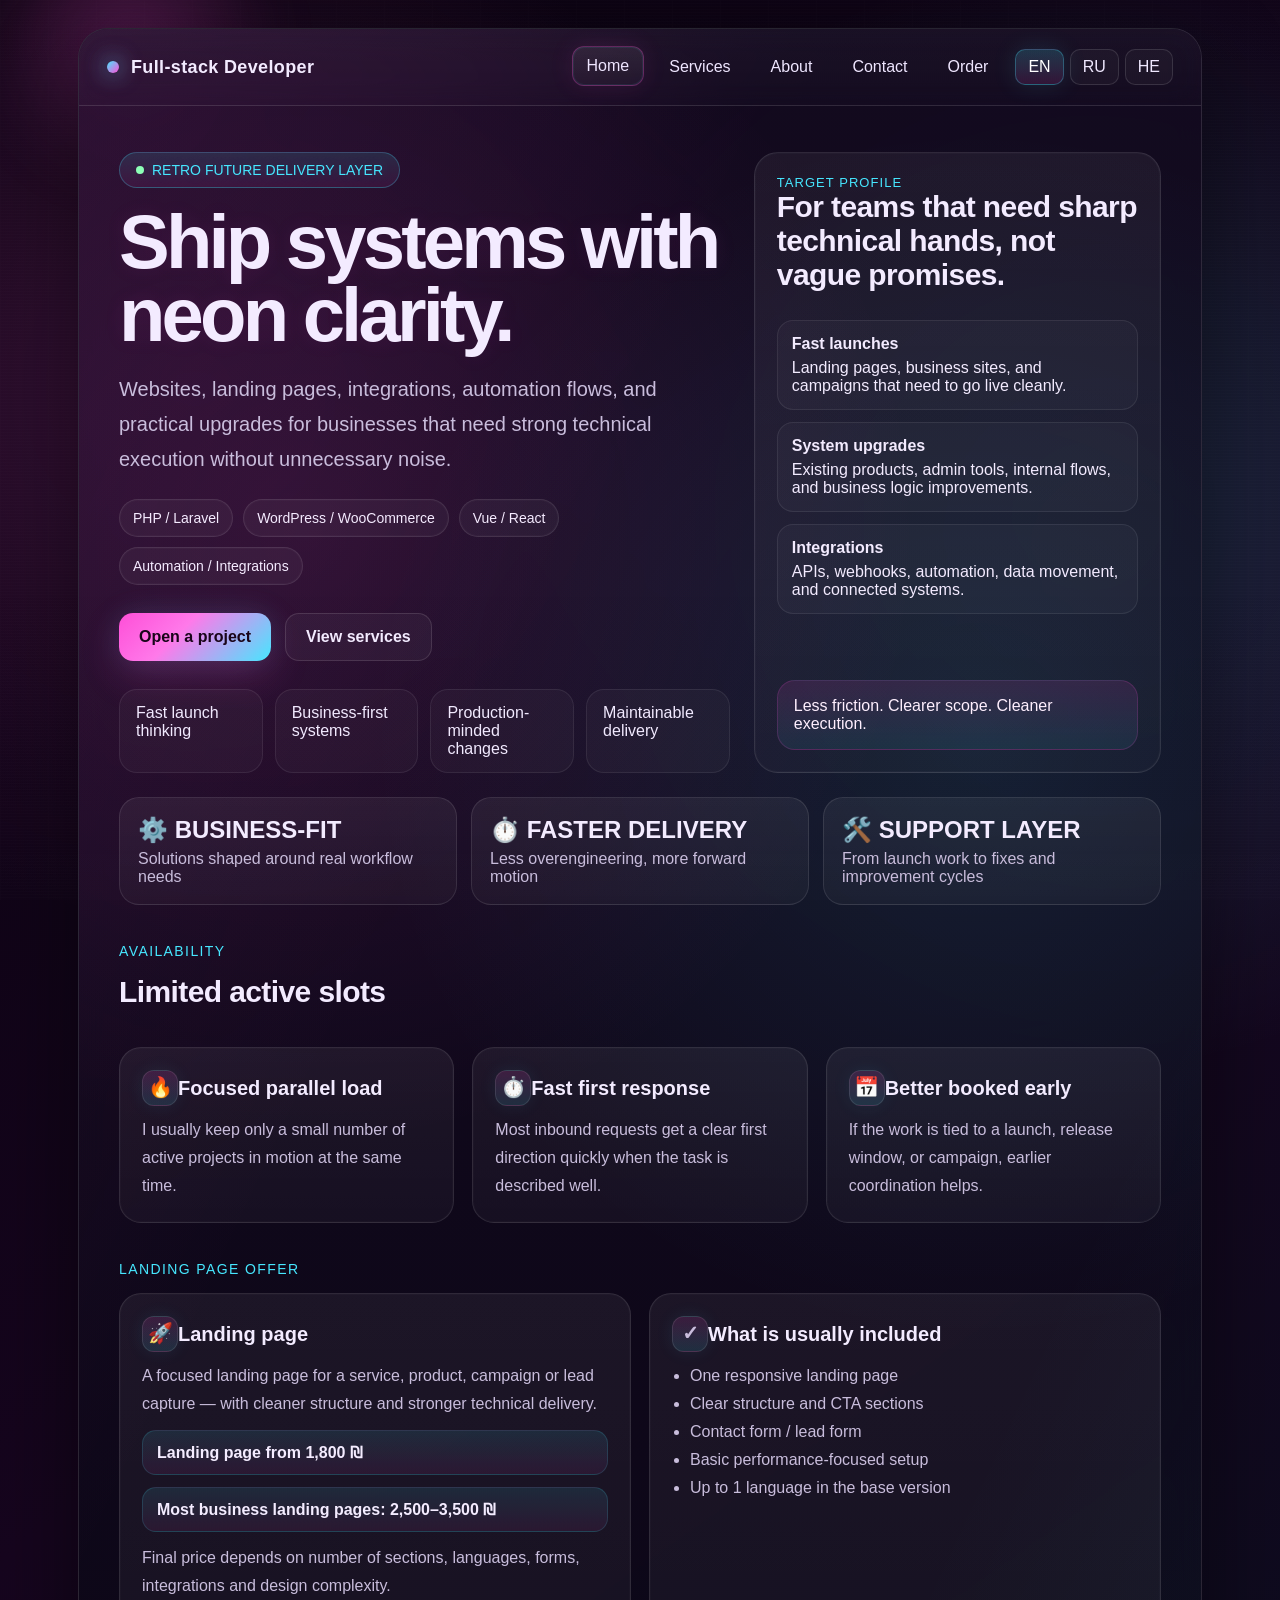
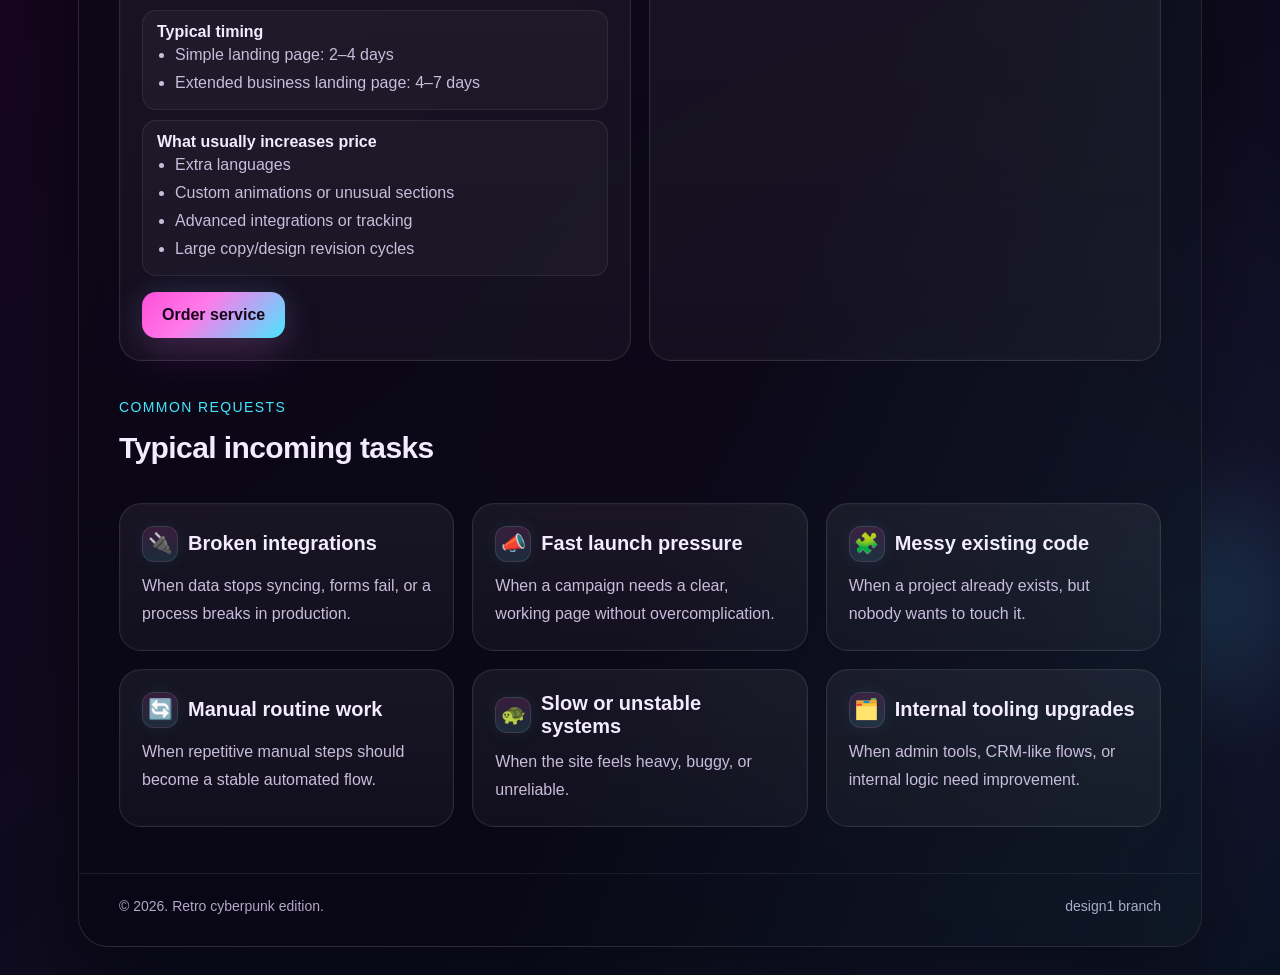
==== commit b49891f2: "Redesign homepage with distinct retro cyberpunk visual style" ====
--- a/index.html
+++ b/index.html
@@ -3,7 +3,7 @@
 <head>
   <meta charset="UTF-8" />
   <meta name="viewport" content="width=device-width, initial-scale=1.0" />
-  <title>Full-stack Developer | Websites, Landing Pages, Integrations</title>
+  <title>Full-stack Developer | Retro Cyberpunk Edition</title>
   <meta name="description" content="Full-stack developer in Israel: websites, landing pages, integrations, automation, audits, and technical support for businesses." />
   <meta name="keywords" content="full-stack developer, landing page, website development, integrations, automation, technical audit, Israel, Hebrew, Russian, English" />
   <meta name="author" content="Maxim Markovich" />
@@ -13,15 +13,15 @@
   <link rel="apple-touch-icon" href="/favicon.svg" />
   <meta property="og:type" content="website" />
   <meta property="og:site_name" content="v.maxd.pro" />
-  <meta property="og:title" content="Full-stack Developer | Websites, Landing Pages, Integrations" />
+  <meta property="og:title" content="Full-stack Developer | Retro Cyberpunk Edition" />
   <meta property="og:description" content="Websites, landing pages, integrations, automation, and technical support for businesses." />
   <meta property="og:url" content="https://v.maxd.pro/" />
   <meta property="og:image" content="https://v.maxd.pro/og-image.svg" />
   <meta name="twitter:card" content="summary_large_image" />
-  <meta name="twitter:title" content="Full-stack Developer | Websites, Landing Pages, Integrations" />
+  <meta name="twitter:title" content="Full-stack Developer | Retro Cyberpunk Edition" />
   <meta name="twitter:description" content="Websites, landing pages, integrations, automation, and technical support for businesses." />
   <meta name="twitter:image" content="https://v.maxd.pro/og-image.svg" />
-  <meta name="theme-color" content="#0f172a" />
+  <meta name="theme-color" content="#12051d" />
   <script type="application/ld+json">
     {
       "@context":"https://schema.org",
@@ -35,22 +35,233 @@
     }
   </script>
   <style>
-    :root{--bg:#07111f;--bg2:#0d1728;--panel:rgba(255,255,255,.045);--panel-strong:rgba(255,255,255,.06);--line:rgba(255,255,255,.09);--text:#e8eef9;--muted:#b6c2d8;--accent:#63d2ff;--accent2:#7c87ff;--accent3:#72f0ba;--shadow:0 30px 90px rgba(0,0,0,.38)}
-    *{box-sizing:border-box}html,body{margin:0;padding:0}html{scroll-behavior:smooth}body{font-family:Inter,Arial,sans-serif;color:var(--text);background:
-      radial-gradient(circle at 10% 10%, rgba(99,210,255,.16), transparent 24%),
-      radial-gradient(circle at 85% 15%, rgba(124,135,255,.14), transparent 26%),
-      radial-gradient(circle at 25% 85%, rgba(114,240,186,.10), transparent 22%),
-      linear-gradient(140deg,var(--bg),var(--bg2));min-height:100vh;overflow-x:hidden}
-    a{color:inherit}.page{max-width:1160px;margin:0 auto;padding:28px;position:relative}.shell{position:relative;background:rgba(8,15,29,.72);border:1px solid rgba(255,255,255,.08);border-radius:30px;box-shadow:var(--shadow);backdrop-filter:blur(14px);overflow:hidden}.shell::before{content:"";position:absolute;inset:-30% auto auto -15%;width:320px;height:320px;background:radial-gradient(circle, rgba(99,210,255,.15), transparent 70%);filter:blur(20px);pointer-events:none}.shell::after{content:"";position:absolute;inset:auto -10% -20% auto;width:300px;height:300px;background:radial-gradient(circle, rgba(124,135,255,.15), transparent 70%);filter:blur(30px);pointer-events:none}
-    .nav{display:flex;justify-content:space-between;align-items:center;gap:16px;padding:18px 28px;border-bottom:1px solid var(--line);background:rgba(255,255,255,.02);position:sticky;top:0;z-index:20}.brand{font-weight:800;font-size:18px;letter-spacing:.02em;display:flex;align-items:center;gap:10px}.brand-dot{width:10px;height:10px;border-radius:999px;background:linear-gradient(135deg,var(--accent),var(--accent2));box-shadow:0 0 18px rgba(99,210,255,.7)}.nav-right{display:flex;align-items:center;gap:12px;flex-wrap:wrap}.nav-links{display:flex;gap:10px;flex-wrap:wrap}.nav-link{text-decoration:none;padding:10px 14px;border-radius:12px;color:#cfdbef;border:1px solid transparent;transition:.22s ease}.nav-link:hover,.nav-link.active{background:rgba(255,255,255,.04);border-color:rgba(255,255,255,.06);transform:translateY(-1px)}.lang-switch{display:flex;gap:6px;flex-wrap:wrap}.lang-btn{padding:8px 12px;border-radius:10px;border:1px solid rgba(255,255,255,.1);background:rgba(255,255,255,.03);color:#cbd5e1;cursor:pointer;font:inherit;transition:.2s ease}.lang-btn:hover{transform:translateY(-1px)}.lang-btn.active{background:rgba(99,210,255,.12);color:var(--accent);border-color:rgba(99,210,255,.24)}
-    .content{padding:44px 40px 34px;position:relative;z-index:2}.lang-content{display:none}.lang-content.active{display:block}.hero{display:grid;grid-template-columns:minmax(0,1.2fr) minmax(320px,.8fr);gap:24px;align-items:stretch}.hero-main,.hero-side,.stat,.panel{opacity:0;transform:translateY(18px);animation:rise .7s ease forwards}.hero-side{animation-delay:.08s}.stats .stat:nth-child(1){animation-delay:.14s}.stats .stat:nth-child(2){animation-delay:.2s}.stats .stat:nth-child(3){animation-delay:.26s}.section .panel:nth-child(1){animation-delay:.06s}.section .panel:nth-child(2){animation-delay:.12s}.section .panel:nth-child(3){animation-delay:.18s}.section .panel:nth-child(4){animation-delay:.24s}.section .panel:nth-child(5){animation-delay:.30s}.section .panel:nth-child(6){animation-delay:.36s}
+    :root{
+      --bg:#09030f;
+      --bg2:#16051e;
+      --bg3:#07111f;
+      --panel:rgba(18,10,32,.74);
+      --panel2:rgba(13,9,27,.88);
+      --line:rgba(255,255,255,.12);
+      --text:#f3ebff;
+      --muted:#c9bddc;
+      --cyan:#47e7ff;
+      --pink:#ff4fd8;
+      --violet:#9f6bff;
+      --lime:#8dffb7;
+      --shadow:0 32px 90px rgba(0,0,0,.46);
+    }
+    *{box-sizing:border-box}
+    html,body{margin:0;padding:0}
+    html{scroll-behavior:smooth}
+    body{
+      font-family:Inter,Arial,sans-serif;
+      color:var(--text);
+      background:
+        radial-gradient(circle at 15% 15%, rgba(255,79,216,.18), transparent 22%),
+        radial-gradient(circle at 85% 20%, rgba(71,231,255,.16), transparent 24%),
+        radial-gradient(circle at 75% 85%, rgba(159,107,255,.14), transparent 24%),
+        linear-gradient(145deg,var(--bg),var(--bg2) 45%, var(--bg3));
+      min-height:100vh;
+      overflow-x:hidden;
+      position:relative;
+    }
+    body::before{
+      content:"";
+      position:fixed;
+      inset:0;
+      pointer-events:none;
+      background:
+        linear-gradient(rgba(255,255,255,.03) 1px, transparent 1px),
+        linear-gradient(90deg, rgba(255,255,255,.025) 1px, transparent 1px);
+      background-size:100% 3px, 48px 100%;
+      opacity:.18;
+      mix-blend-mode:screen;
+    }
+    body::after{
+      content:"";
+      position:fixed;
+      inset:0;
+      pointer-events:none;
+      background:linear-gradient(to bottom, rgba(255,255,255,.03), rgba(255,255,255,0) 12%, rgba(255,255,255,.02) 88%, rgba(255,255,255,.06));
+      opacity:.14;
+    }
+    a{color:inherit}
+    .page{max-width:1180px;margin:0 auto;padding:28px;position:relative}
+    .shell{
+      position:relative;
+      overflow:hidden;
+      border-radius:30px;
+      border:1px solid rgba(255,255,255,.12);
+      background:linear-gradient(180deg, rgba(19,10,31,.88), rgba(9,7,20,.9));
+      box-shadow:var(--shadow);
+      backdrop-filter:blur(14px);
+    }
+    .shell::before{
+      content:"";
+      position:absolute;
+      inset:0;
+      pointer-events:none;
+      background:
+        linear-gradient(115deg, rgba(255,79,216,.08), transparent 32%, transparent 68%, rgba(71,231,255,.07)),
+        radial-gradient(circle at 20% 20%, rgba(255,79,216,.11), transparent 28%),
+        radial-gradient(circle at 80% 28%, rgba(71,231,255,.10), transparent 30%);
+    }
+    .top-glow{
+      position:absolute;
+      inset:-120px auto auto -80px;
+      width:320px;height:320px;
+      background:radial-gradient(circle, rgba(255,79,216,.24), transparent 66%);
+      filter:blur(28px);
+      pointer-events:none;
+    }
+    .side-glow{
+      position:absolute;
+      inset:auto -120px 8% auto;
+      width:340px;height:340px;
+      background:radial-gradient(circle, rgba(71,231,255,.18), transparent 66%);
+      filter:blur(30px);
+      pointer-events:none;
+    }
+    .nav{
+      display:flex;justify-content:space-between;align-items:center;gap:16px;
+      padding:18px 28px;
+      border-bottom:1px solid rgba(255,255,255,.1);
+      background:linear-gradient(180deg, rgba(255,255,255,.035), rgba(255,255,255,.01));
+      position:sticky;top:0;z-index:20;
+      backdrop-filter:blur(12px);
+    }
+    .brand{display:flex;align-items:center;gap:12px;font-weight:800;font-size:18px;letter-spacing:.02em}
+    .brand-dot{width:12px;height:12px;border-radius:999px;background:linear-gradient(135deg,var(--cyan),var(--pink));box-shadow:0 0 22px rgba(71,231,255,.8),0 0 28px rgba(255,79,216,.45)}
+    .nav-right{display:flex;align-items:center;gap:12px;flex-wrap:wrap}
+    .nav-links{display:flex;gap:10px;flex-wrap:wrap}
+    .nav-link{
+      text-decoration:none;padding:10px 14px;border-radius:12px;color:#efe6ff;
+      border:1px solid transparent;transition:.24s ease;
+    }
+    .nav-link:hover,.nav-link.active{
+      background:linear-gradient(180deg, rgba(255,255,255,.08), rgba(255,255,255,.03));
+      border-color:rgba(255,79,216,.28);
+      box-shadow:0 0 0 1px rgba(71,231,255,.08) inset, 0 0 24px rgba(255,79,216,.1);
+      transform:translateY(-1px);
+    }
+    .lang-switch{display:flex;gap:6px;flex-wrap:wrap}
+    .lang-btn{
+      padding:8px 12px;border-radius:10px;border:1px solid rgba(255,255,255,.12);
+      background:rgba(255,255,255,.03);color:#f0e8ff;cursor:pointer;font:inherit;transition:.22s ease;
+    }
+    .lang-btn.active{
+      background:linear-gradient(180deg, rgba(71,231,255,.18), rgba(255,79,216,.12));
+      color:#fff;border-color:rgba(71,231,255,.28);
+      box-shadow:0 0 24px rgba(71,231,255,.12);
+    }
+    .content{padding:46px 40px 36px;position:relative;z-index:2}
+    .lang-content{display:none}
+    .lang-content.active{display:block}
+    .hero{display:grid;grid-template-columns:minmax(0,1.2fr) minmax(320px,.8fr);gap:24px;align-items:stretch}
+    .hero-main,.hero-side,.stat,.panel{opacity:0;transform:translateY(20px);animation:rise .75s ease forwards}
+    .hero-side{animation-delay:.08s}
+    .stats .stat:nth-child(1){animation-delay:.14s}.stats .stat:nth-child(2){animation-delay:.2s}.stats .stat:nth-child(3){animation-delay:.26s}
+    .section .panel:nth-child(1){animation-delay:.06s}.section .panel:nth-child(2){animation-delay:.12s}.section .panel:nth-child(3){animation-delay:.18s}.section .panel:nth-child(4){animation-delay:.24s}.section .panel:nth-child(5){animation-delay:.3s}.section .panel:nth-child(6){animation-delay:.36s}
     @keyframes rise{to{opacity:1;transform:translateY(0)}}
-    @keyframes pulseGlow{0%,100%{box-shadow:0 0 0 rgba(99,210,255,0)}50%{box-shadow:0 0 36px rgba(99,210,255,.18)}}
-    .badge{display:inline-flex;align-items:center;gap:8px;padding:8px 14px;border-radius:999px;border:1px solid rgba(99,210,255,.24);background:rgba(99,210,255,.08);color:var(--accent);font-size:14px;margin-bottom:18px}.badge::before{content:"";width:8px;height:8px;border-radius:999px;background:var(--accent3);animation:pulseGlow 2.2s ease-in-out infinite}
-    h1{margin:0;font-size:clamp(40px,7vw,72px);line-height:.98;max-width:900px;letter-spacing:-.04em}h2{margin:0 0 14px;font-size:30px;letter-spacing:-.02em}h3{margin:0 0 10px;font-size:20px}.lead{margin:20px 0 0;max-width:800px;font-size:20px;line-height:1.75;color:var(--muted)}.hero-copy{max-width:760px}.hero-highlight{margin-top:22px;display:flex;flex-wrap:wrap;gap:10px}.mini-pill{padding:10px 12px;border-radius:999px;background:rgba(255,255,255,.04);border:1px solid rgba(255,255,255,.08);font-size:14px;color:#d9e6f7}.actions{display:flex;flex-wrap:wrap;gap:14px;margin-top:28px}.btn{display:inline-flex;align-items:center;justify-content:center;padding:14px 20px;border-radius:14px;text-decoration:none;font-weight:700;transition:.22s ease;border:none;cursor:pointer}.btn:hover{transform:translateY(-2px)}.btn-primary{background:linear-gradient(135deg,var(--accent),#8ce7ff);color:#08263a;box-shadow:0 12px 40px rgba(99,210,255,.18)}.btn-secondary{border:1px solid rgba(255,255,255,.12);background:rgba(255,255,255,.04);color:var(--text)}.hero-side{background:linear-gradient(180deg,rgba(255,255,255,.06),rgba(255,255,255,.03));border:1px solid rgba(255,255,255,.08);border-radius:24px;padding:22px;display:flex;flex-direction:column;justify-content:space-between;min-height:100%}.hero-side-top{display:grid;gap:14px}.eyebrow{font-size:13px;letter-spacing:.08em;text-transform:uppercase;color:var(--accent)}.side-list{display:grid;gap:12px}.side-item{padding:14px 14px;border-radius:16px;background:rgba(255,255,255,.03);border:1px solid rgba(255,255,255,.08)}.side-item strong{display:block;margin-bottom:6px}.side-note{margin-top:18px;padding:16px;border-radius:18px;background:linear-gradient(180deg,rgba(99,210,255,.08),rgba(124,135,255,.06));border:1px solid rgba(99,210,255,.14);color:#dcedff}
-    .section{margin-top:38px}.section-title{font-size:14px;letter-spacing:.1em;text-transform:uppercase;color:var(--accent);margin:0 0 16px}.grid{display:grid;grid-template-columns:repeat(3,minmax(0,1fr));gap:18px}.grid-2{display:grid;grid-template-columns:repeat(2,minmax(0,1fr));gap:18px}.stats{display:grid;grid-template-columns:repeat(3,minmax(0,1fr));gap:14px;margin-top:24px}.stat{padding:18px;border-radius:20px;background:linear-gradient(180deg,rgba(255,255,255,.05),rgba(255,255,255,.03));border:1px solid rgba(255,255,255,.08)}.stat strong{display:block;font-size:24px;margin-bottom:6px}.stat span{color:var(--muted)}.panel{background:linear-gradient(180deg,var(--panel-strong),var(--panel));border:1px solid rgba(255,255,255,.08);border-radius:22px;padding:22px;transition:.24s ease}.panel:hover{transform:translateY(-3px);border-color:rgba(99,210,255,.18);box-shadow:0 20px 50px rgba(0,0,0,.16)}.panel p,.panel li,.panel span{margin:0;color:var(--muted);line-height:1.75}.panel ul{margin:0;padding-left:18px}.panel-cta{margin-top:16px}.panel-price{margin-top:12px;padding:12px 14px;border-radius:14px;background:rgba(99,210,255,.08);border:1px solid rgba(99,210,255,.14);font-weight:700;color:#dbeafe}.panel-note{margin-top:10px;padding:12px 14px;border-radius:14px;background:rgba(255,255,255,.03);border:1px solid rgba(255,255,255,.08)}.service-card h3,.issue-card h3{display:flex;align-items:center;gap:10px}.service-icon,.issue-icon{width:36px;height:36px;border-radius:12px;display:inline-flex;align-items:center;justify-content:center;background:rgba(99,210,255,.12);border:1px solid rgba(99,210,255,.16);color:var(--accent)}
-    .trust-strip{display:grid;grid-template-columns:repeat(4,minmax(0,1fr));gap:12px;margin-top:28px}.trust-item{padding:14px 16px;border-radius:18px;background:rgba(255,255,255,.03);border:1px solid rgba(255,255,255,.08);color:#d8e5f6}
-    .footer{margin-top:10px;padding:24px 40px 32px;border-top:1px solid rgba(255,255,255,.08);display:flex;justify-content:space-between;align-items:center;gap:16px;flex-wrap:wrap;color:#94a3b8;font-size:14px}.rtl{text-align:right;direction:rtl}.rtl .nav,.rtl .nav-right,.rtl .nav-links,.rtl .actions{direction:rtl}.rtl .panel ul{padding-right:18px;padding-left:0}
+    @keyframes pulse{0%,100%{box-shadow:0 0 0 rgba(71,231,255,0),0 0 0 rgba(255,79,216,0)}50%{box-shadow:0 0 18px rgba(71,231,255,.28),0 0 28px rgba(255,79,216,.22)}}
+    .badge{
+      display:inline-flex;align-items:center;gap:8px;padding:9px 16px;border-radius:999px;
+      border:1px solid rgba(71,231,255,.26);
+      background:linear-gradient(180deg, rgba(71,231,255,.12), rgba(255,79,216,.08));
+      color:var(--cyan);font-size:14px;margin-bottom:18px;
+      text-shadow:0 0 14px rgba(71,231,255,.18);
+    }
+    .badge::before{content:"";width:8px;height:8px;border-radius:999px;background:var(--lime);animation:pulse 2.2s ease-in-out infinite}
+    h1{
+      margin:0;font-size:clamp(42px,7vw,76px);line-height:.96;max-width:920px;letter-spacing:-.05em;
+      text-shadow:0 0 22px rgba(255,79,216,.08);
+    }
+    h2{margin:0 0 14px;font-size:30px;letter-spacing:-.02em}
+    h3{margin:0 0 10px;font-size:20px}
+    .lead{margin:20px 0 0;max-width:800px;font-size:20px;line-height:1.75;color:var(--muted)}
+    .hero-copy{max-width:780px}
+    .hero-highlight{margin-top:22px;display:flex;flex-wrap:wrap;gap:10px}
+    .mini-pill{
+      padding:10px 13px;border-radius:999px;background:rgba(255,255,255,.04);
+      border:1px solid rgba(255,255,255,.1);font-size:14px;color:#f5ebff;
+      box-shadow:inset 0 0 0 1px rgba(255,255,255,.02);
+    }
+    .actions{display:flex;flex-wrap:wrap;gap:14px;margin-top:28px}
+    .btn{display:inline-flex;align-items:center;justify-content:center;padding:14px 20px;border-radius:14px;text-decoration:none;font-weight:700;transition:.24s ease;border:none;cursor:pointer}
+    .btn:hover{transform:translateY(-2px)}
+    .btn-primary{
+      background:linear-gradient(135deg,var(--pink),#ff7aea 40%, var(--cyan));
+      color:#19051a;
+      box-shadow:0 14px 40px rgba(255,79,216,.18), 0 0 32px rgba(71,231,255,.12);
+    }
+    .btn-secondary{
+      border:1px solid rgba(255,255,255,.12);
+      background:rgba(255,255,255,.04);
+      color:var(--text);
+    }
+    .hero-side{
+      background:linear-gradient(180deg, rgba(255,255,255,.055), rgba(255,255,255,.025));
+      border:1px solid rgba(255,255,255,.1);
+      border-radius:24px;padding:22px;display:flex;flex-direction:column;justify-content:space-between;min-height:100%;
+      box-shadow:inset 0 0 0 1px rgba(255,255,255,.02);
+    }
+    .hero-side-top{display:grid;gap:14px}
+    .eyebrow{font-size:13px;letter-spacing:.08em;text-transform:uppercase;color:var(--cyan)}
+    .side-list{display:grid;gap:12px}
+    .side-item{
+      padding:14px 14px;border-radius:16px;background:rgba(255,255,255,.03);
+      border:1px solid rgba(255,255,255,.08);
+    }
+    .side-item strong{display:block;margin-bottom:6px}
+    .side-note{
+      margin-top:18px;padding:16px;border-radius:18px;
+      background:linear-gradient(180deg, rgba(255,79,216,.11), rgba(71,231,255,.08));
+      border:1px solid rgba(255,79,216,.16);color:#fff0ff;
+    }
+    .section{margin-top:38px}
+    .section-title{font-size:14px;letter-spacing:.1em;text-transform:uppercase;color:var(--cyan);margin:0 0 16px}
+    .grid{display:grid;grid-template-columns:repeat(3,minmax(0,1fr));gap:18px}
+    .grid-2{display:grid;grid-template-columns:repeat(2,minmax(0,1fr));gap:18px}
+    .stats{display:grid;grid-template-columns:repeat(3,minmax(0,1fr));gap:14px;margin-top:24px}
+    .stat{
+      padding:18px;border-radius:20px;background:linear-gradient(180deg, rgba(255,255,255,.06), rgba(255,255,255,.03));
+      border:1px solid rgba(255,255,255,.1);
+    }
+    .stat strong{display:block;font-size:24px;margin-bottom:6px}
+    .stat span{color:var(--muted)}
+    .panel{
+      background:linear-gradient(180deg, rgba(255,255,255,.06), rgba(255,255,255,.035));
+      border:1px solid rgba(255,255,255,.1);border-radius:22px;padding:22px;transition:.24s ease;
+      box-shadow:inset 0 0 0 1px rgba(255,255,255,.015);
+    }
+    .panel:hover{
+      transform:translateY(-4px);
+      border-color:rgba(71,231,255,.2);
+      box-shadow:0 20px 50px rgba(0,0,0,.16), 0 0 28px rgba(255,79,216,.08);
+    }
+    .panel p,.panel li,.panel span{margin:0;color:var(--muted);line-height:1.75}
+    .panel ul{margin:0;padding-left:18px}
+    .panel-cta{margin-top:16px}
+    .panel-price{
+      margin-top:12px;padding:12px 14px;border-radius:14px;
+      background:linear-gradient(180deg, rgba(71,231,255,.11), rgba(255,79,216,.08));
+      border:1px solid rgba(71,231,255,.14);font-weight:700;color:#f4ecff;
+    }
+    .panel-note{margin-top:10px;padding:12px 14px;border-radius:14px;background:rgba(255,255,255,.03);border:1px solid rgba(255,255,255,.08)}
+    .service-card h3,.issue-card h3{display:flex;align-items:center;gap:10px}
+    .service-icon,.issue-icon{
+      width:36px;height:36px;border-radius:12px;display:inline-flex;align-items:center;justify-content:center;
+      background:linear-gradient(180deg, rgba(255,79,216,.14), rgba(71,231,255,.12));
+      border:1px solid rgba(255,255,255,.1);color:var(--cyan);
+      box-shadow:0 0 18px rgba(71,231,255,.08);
+    }
+    .trust-strip{display:grid;grid-template-columns:repeat(4,minmax(0,1fr));gap:12px;margin-top:28px}
+    .trust-item{
+      padding:14px 16px;border-radius:18px;background:rgba(255,255,255,.03);
+      border:1px solid rgba(255,255,255,.08);color:#f2eaff;
+    }
+    .footer{margin-top:10px;padding:24px 40px 32px;border-top:1px solid rgba(255,255,255,.08);display:flex;justify-content:space-between;align-items:center;gap:16px;flex-wrap:wrap;color:#b2a7c7;font-size:14px}
+    .rtl{text-align:right;direction:rtl}.rtl .nav,.rtl .nav-right,.rtl .nav-links,.rtl .actions{direction:rtl}.rtl .panel ul{padding-right:18px;padding-left:0}
     @media (max-width:980px){.hero{grid-template-columns:1fr}.trust-strip{grid-template-columns:repeat(2,minmax(0,1fr))}}
     @media (max-width:860px){.grid,.grid-2,.stats,.trust-strip{grid-template-columns:1fr}.content,.footer{padding-left:24px;padding-right:24px}.nav{padding:16px 20px;align-items:flex-start;flex-direction:column}.nav-right{width:100%}h1{font-size:clamp(36px,11vw,58px)}}
     @media (prefers-reduced-motion: reduce){*{animation:none!important;transition:none!important;scroll-behavior:auto!important}}
@@ -58,6 +269,8 @@
 </head>
 <body>
   <div class="page">
+    <div class="top-glow"></div>
+    <div class="side-glow"></div>
     <main class="shell">
       <nav class="nav">
         <div class="brand" data-i18n-brand><span class="brand-dot"></span><span>Full-stack Developer</span></div>
@@ -77,159 +290,159 @@
         </div>
       </nav>
 
-      <section class="content lang-content active" data-lang-content="en" id="home">
+      <section class="content lang-content active" data-lang-content="en">
         <div class="hero">
           <div class="hero-main">
-            <div class="badge">Technical delivery for business-facing systems</div>
+            <div class="badge">RETRO FUTURE DELIVERY LAYER</div>
             <div class="hero-copy">
-              <h1>Build faster. Automate smarter. Launch with less friction.</h1>
-              <p class="lead">I help businesses ship websites, landing pages, integrations, automation flows, and practical improvements to existing systems — with clear execution, cleaner logic, and less operational chaos.</p>
+              <h1>Ship systems with neon clarity.</h1>
+              <p class="lead">Websites, landing pages, integrations, automation flows, and practical upgrades for businesses that need strong technical execution without unnecessary noise.</p>
             </div>
             <div class="hero-highlight">
               <span class="mini-pill">PHP / Laravel</span>
               <span class="mini-pill">WordPress / WooCommerce</span>
               <span class="mini-pill">Vue / React</span>
-              <span class="mini-pill">Integrations / Automation</span>
-            </div>
-            <div class="actions"><a class="btn btn-primary" href="/order.html">Start a project</a><a class="btn btn-secondary" href="/services.html">See services</a></div>
+              <span class="mini-pill">Automation / Integrations</span>
+            </div>
+            <div class="actions"><a class="btn btn-primary" href="/order.html">Open a project</a><a class="btn btn-secondary" href="/services.html">View services</a></div>
             <div class="trust-strip">
-              <div class="trust-item">Practical scoping</div>
-              <div class="trust-item">Fast initial direction</div>
-              <div class="trust-item">Production-minded work</div>
-              <div class="trust-item">Long-term maintainability</div>
+              <div class="trust-item">Fast launch thinking</div>
+              <div class="trust-item">Business-first systems</div>
+              <div class="trust-item">Production-minded changes</div>
+              <div class="trust-item">Maintainable delivery</div>
             </div>
           </div>
           <aside class="hero-side">
             <div class="hero-side-top">
               <div>
-                <div class="eyebrow">Best fit</div>
-                <h2>For teams that need a strong technical pair of hands</h2>
+                <div class="eyebrow">TARGET PROFILE</div>
+                <h2>For teams that need sharp technical hands, not vague promises.</h2>
               </div>
               <div class="side-list">
-                <div class="side-item"><strong>Fast launches</strong><span>Landing pages, business sites, and campaign pages that need to go live without drama.</span></div>
-                <div class="side-item"><strong>System upgrades</strong><span>Improving existing products, admin tools, flows, and internal logic.</span></div>
-                <div class="side-item"><strong>Integrations</strong><span>APIs, webhooks, automation, documents, and cross-system data movement.</span></div>
-              </div>
-            </div>
-            <div class="side-note">Clear delivery, realistic scope, and work that stays understandable after launch.</div>
+                <div class="side-item"><strong>Fast launches</strong><span>Landing pages, business sites, and campaigns that need to go live cleanly.</span></div>
+                <div class="side-item"><strong>System upgrades</strong><span>Existing products, admin tools, internal flows, and business logic improvements.</span></div>
+                <div class="side-item"><strong>Integrations</strong><span>APIs, webhooks, automation, data movement, and connected systems.</span></div>
+              </div>
+            </div>
+            <div class="side-note">Less friction. Clearer scope. Cleaner execution.</div>
           </aside>
         </div>
         <div class="stats">
-          <div class="stat"><strong>⚙️ Business-first</strong><span>Solutions shaped around real workflow needs</span></div>
-          <div class="stat"><strong>⏱️ Faster execution</strong><span>Less overengineering, more forward motion</span></div>
-          <div class="stat"><strong>🛠️ Reliable support</strong><span>From launch work to fixes and improvement cycles</span></div>
-        </div>
-        <section class="section"><p class="section-title">Availability</p><h2>Limited slots for new work</h2><div class="grid section"><article class="panel"><h3><span class="service-icon">🔥</span>Limited active slots</h3><p>I usually take only a small number of parallel projects, so each task gets enough focus.</p></article><article class="panel"><h3><span class="service-icon">⏱️</span>Fast first response</h3><p>Most inbound requests get a first direction quickly, especially when the scope is already clear.</p></article><article class="panel"><h3><span class="service-icon">📅</span>Better to book early</h3><p>If the work is tied to a launch, campaign, or release window, early coordination helps a lot.</p></article></div></section>
-        <section class="section"><p class="section-title">Landing page offer</p><div class="grid-2"><article class="panel"><h3><span class="service-icon">🚀</span>Landing page</h3><p>A clean, modern landing page for a service, product, campaign or lead capture — with realistic scope, sharp structure, and business-focused messaging.</p><div class="panel-price">Landing page from 1,800 ₪</div><div class="panel-price">Most business landing pages: 2,500–3,500 ₪</div><p style="margin-top:12px">Final price depends on number of sections, languages, forms, integrations and design complexity.</p><div class="panel-note"><strong>Typical timing</strong><ul><li>Simple landing page: 2–4 days</li><li>Extended business landing page: 4–7 days</li></ul></div><div class="panel-note"><strong>What usually increases price</strong><ul><li>Extra languages</li><li>Custom animations or unusual sections</li><li>Advanced integrations or tracking</li><li>Large copy/design revision cycles</li></ul></div><div class="panel-cta"><a class="btn btn-primary" href="/order.html">Order service</a></div></article><article class="panel"><h3><span class="service-icon">✓</span>What is usually included</h3><ul><li>One responsive landing page</li><li>Clear structure and CTA sections</li><li>Contact form / lead form</li><li>Basic performance-focused setup</li><li>Up to 1 language in the base version</li></ul></article></div></section>
-        <section class="section"><p class="section-title">Common requests</p><h2>What clients usually need help with</h2><div class="grid section"><article class="panel issue-card"><h3><span class="issue-icon">🔌</span>Broken integrations</h3><p>When data stops syncing, forms fail, or a process breaks in production.</p></article><article class="panel issue-card"><h3><span class="issue-icon">📣</span>Fast launch pressure</h3><p>When a campaign needs a clear, working page without overcomplication.</p></article><article class="panel issue-card"><h3><span class="issue-icon">🧩</span>Messy existing code</h3><p>When a project already exists, but nobody wants to touch it.</p></article><article class="panel issue-card"><h3><span class="issue-icon">🔄</span>Manual routine work</h3><p>When repetitive manual steps should become a stable automated flow.</p></article><article class="panel issue-card"><h3><span class="issue-icon">🐢</span>Slow or unstable systems</h3><p>When the site feels heavy, buggy, or unreliable.</p></article><article class="panel issue-card"><h3><span class="issue-icon">🗂️</span>Internal tooling upgrades</h3><p>When admin tools, CRM-like flows, or internal logic need improvement.</p></article></div></section>
+          <div class="stat"><strong>⚙️ BUSINESS-FIT</strong><span>Solutions shaped around real workflow needs</span></div>
+          <div class="stat"><strong>⏱️ FASTER DELIVERY</strong><span>Less overengineering, more forward motion</span></div>
+          <div class="stat"><strong>🛠️ SUPPORT LAYER</strong><span>From launch work to fixes and improvement cycles</span></div>
+        </div>
+        <section class="section"><p class="section-title">Availability</p><h2>Limited active slots</h2><div class="grid section"><article class="panel"><h3><span class="service-icon">🔥</span>Focused parallel load</h3><p>I usually keep only a small number of active projects in motion at the same time.</p></article><article class="panel"><h3><span class="service-icon">⏱️</span>Fast first response</h3><p>Most inbound requests get a clear first direction quickly when the task is described well.</p></article><article class="panel"><h3><span class="service-icon">📅</span>Better booked early</h3><p>If the work is tied to a launch, release window, or campaign, earlier coordination helps.</p></article></div></section>
+        <section class="section"><p class="section-title">Landing page offer</p><div class="grid-2"><article class="panel"><h3><span class="service-icon">🚀</span>Landing page</h3><p>A focused landing page for a service, product, campaign or lead capture — with cleaner structure and stronger technical delivery.</p><div class="panel-price">Landing page from 1,800 ₪</div><div class="panel-price">Most business landing pages: 2,500–3,500 ₪</div><p style="margin-top:12px">Final price depends on number of sections, languages, forms, integrations and design complexity.</p><div class="panel-note"><strong>Typical timing</strong><ul><li>Simple landing page: 2–4 days</li><li>Extended business landing page: 4–7 days</li></ul></div><div class="panel-note"><strong>What usually increases price</strong><ul><li>Extra languages</li><li>Custom animations or unusual sections</li><li>Advanced integrations or tracking</li><li>Large copy/design revision cycles</li></ul></div><div class="panel-cta"><a class="btn btn-primary" href="/order.html">Order service</a></div></article><article class="panel"><h3><span class="service-icon">✓</span>What is usually included</h3><ul><li>One responsive landing page</li><li>Clear structure and CTA sections</li><li>Contact form / lead form</li><li>Basic performance-focused setup</li><li>Up to 1 language in the base version</li></ul></article></div></section>
+        <section class="section"><p class="section-title">Common requests</p><h2>Typical incoming tasks</h2><div class="grid section"><article class="panel issue-card"><h3><span class="issue-icon">🔌</span>Broken integrations</h3><p>When data stops syncing, forms fail, or a process breaks in production.</p></article><article class="panel issue-card"><h3><span class="issue-icon">📣</span>Fast launch pressure</h3><p>When a campaign needs a clear, working page without overcomplication.</p></article><article class="panel issue-card"><h3><span class="issue-icon">🧩</span>Messy existing code</h3><p>When a project already exists, but nobody wants to touch it.</p></article><article class="panel issue-card"><h3><span class="issue-icon">🔄</span>Manual routine work</h3><p>When repetitive manual steps should become a stable automated flow.</p></article><article class="panel issue-card"><h3><span class="issue-icon">🐢</span>Slow or unstable systems</h3><p>When the site feels heavy, buggy, or unreliable.</p></article><article class="panel issue-card"><h3><span class="issue-icon">🗂️</span>Internal tooling upgrades</h3><p>When admin tools, CRM-like flows, or internal logic need improvement.</p></article></div></section>
       </section>
 
-      <section class="content lang-content" data-lang-content="ru" id="home-ru">
+      <section class="content lang-content" data-lang-content="ru">
         <div class="hero">
           <div class="hero-main">
-            <div class="badge">Техническая реализация для бизнес-систем</div>
+            <div class="badge">СЛОЙ ТЕХНИЧЕСКОЙ ДОСТАВКИ</div>
             <div class="hero-copy">
-              <h1>Запускать быстрее. Автоматизировать умнее. Делать без лишнего хаоса.</h1>
-              <p class="lead">Помогаю бизнесу запускать сайты, лендинги, интеграции, автоматизацию и практичные улучшения существующих систем — с понятной реализацией, более чистой логикой и меньшим количеством ручной боли.</p>
+              <h1>Запускать системы с неоновой ясностью.</h1>
+              <p class="lead">Сайты, лендинги, интеграции, автоматизация и практичные доработки для бизнеса, которому нужна сильная техническая реализация без лишнего шума.</p>
             </div>
             <div class="hero-highlight">
               <span class="mini-pill">PHP / Laravel</span>
               <span class="mini-pill">WordPress / WooCommerce</span>
               <span class="mini-pill">Vue / React</span>
-              <span class="mini-pill">Интеграции / Автоматизация</span>
-            </div>
-            <div class="actions"><a class="btn btn-primary" href="/order.html">Начать проект</a><a class="btn btn-secondary" href="/services.html">Смотреть услуги</a></div>
+              <span class="mini-pill">Автоматизация / Интеграции</span>
+            </div>
+            <div class="actions"><a class="btn btn-primary" href="/order.html">Открыть проект</a><a class="btn btn-secondary" href="/services.html">Смотреть услуги</a></div>
             <div class="trust-strip">
-              <div class="trust-item">Практичный scope</div>
-              <div class="trust-item">Быстрый первый ориентир</div>
-              <div class="trust-item">Мышление под production</div>
-              <div class="trust-item">Поддерживаемость дальше</div>
+              <div class="trust-item">Быстрое мышление на запуск</div>
+              <div class="trust-item">Системы под бизнес</div>
+              <div class="trust-item">Изменения под production</div>
+              <div class="trust-item">Поддерживаемая реализация</div>
             </div>
           </div>
           <aside class="hero-side">
             <div class="hero-side-top">
               <div>
-                <div class="eyebrow">Лучше всего подходит</div>
-                <h2>Для команд, которым нужны сильные технические руки</h2>
+                <div class="eyebrow">ПОДХОДИТ ДЛЯ</div>
+                <h2>Для команд, которым нужны сильные технические руки, а не размытые обещания.</h2>
               </div>
               <div class="side-list">
-                <div class="side-item"><strong>Быстрые запуски</strong><span>Лендинги, бизнес-сайты и страницы под кампании, которые нужно вывести без драмы.</span></div>
-                <div class="side-item"><strong>Доработка систем</strong><span>Улучшение существующих продуктов, админок, flow и внутренней логики.</span></div>
-                <div class="side-item"><strong>Интеграции</strong><span>API, webhooks, автоматизация, документы и движение данных между системами.</span></div>
-              </div>
-            </div>
-            <div class="side-note">Понятная реализация, реалистичный scope и результат, который остаётся читаемым после запуска.</div>
+                <div class="side-item"><strong>Быстрые запуски</strong><span>Лендинги, сайты и кампании, которые нужно вывести чисто и без лишней драмы.</span></div>
+                <div class="side-item"><strong>Доработка систем</strong><span>Существующие продукты, админки, внутренние flow и бизнес-логика.</span></div>
+                <div class="side-item"><strong>Интеграции</strong><span>API, webhooks, автоматизация, движение данных и связки систем.</span></div>
+              </div>
+            </div>
+            <div class="side-note">Меньше трения. Более ясный scope. Чище реализация.</div>
           </aside>
         </div>
         <div class="stats">
-          <div class="stat"><strong>⚙️ Под задачи бизнеса</strong><span>Решения строятся вокруг реальных workflow</span></div>
-          <div class="stat"><strong>⏱️ Быстрее к результату</strong><span>Меньше лишнего, больше движения вперёд</span></div>
-          <div class="stat"><strong>🛠️ Надёжная поддержка</strong><span>От запуска до исправлений и цикла улучшений</span></div>
-        </div>
-        <section class="section"><p class="section-title">Доступность</p><h2>Беру ограниченное количество задач</h2><div class="grid section"><article class="panel"><h3><span class="service-icon">🔥</span>Ограниченные слоты</h3><p>Обычно веду только небольшое количество проектов одновременно, чтобы было достаточно фокуса.</p></article><article class="panel"><h3><span class="service-icon">⏱️</span>Быстрый первый ответ</h3><p>Большинство запросов получают первый ориентир быстро, особенно если задача уже описана нормально.</p></article><article class="panel"><h3><span class="service-icon">📅</span>Лучше бронировать заранее</h3><p>Если работа завязана на запуск, рекламу или дедлайн, лучше синхронизироваться заранее.</p></article></div></section>
-        <section class="section"><p class="section-title">Лендинг-страница</p><div class="grid-2"><article class="panel"><h3><span class="service-icon">🚀</span>Лендинг-страница</h3><p>Чистый и современный лендинг для услуги, товара, кампании или сбора заявок — с понятной структурой, нормальным объёмом и акцентом на результат.</p><div class="panel-price">Лендинг — от 1,800 ₪</div><div class="panel-price">Большинство нормальных лендингов для бизнеса: 2,500–3,500 ₪</div><p style="margin-top:12px">Итоговая цена зависит от количества блоков, языков, форм, интеграций и сложности дизайна.</p><div class="panel-note"><strong>Обычно по срокам</strong><ul><li>Простой лендинг: 2–4 дня</li><li>Расширенный бизнес-лендинг: 4–7 дней</li></ul></div><div class="panel-note"><strong>Что обычно увеличивает цену</strong><ul><li>Дополнительные языки</li><li>Нестандартные анимации и сложные блоки</li><li>Интеграции и продвинутая аналитика</li><li>Большой цикл правок по тексту и структуре</li></ul></div><div class="panel-cta"><a class="btn btn-primary" href="/order.html">Заказать услугу</a></div></article><article class="panel"><h3><span class="service-icon">✓</span>Что обычно входит</h3><ul><li>Одна адаптивная лендинг-страница</li><li>Понятная структура и CTA-блоки</li><li>Форма обращения / сбора заявок</li><li>Базовая настройка с упором на скорость</li><li>До 1 языка в базовой версии</li></ul></article></div></section>
-        <section class="section"><p class="section-title">Частые запросы</p><h2>С чем обычно приходят</h2><div class="grid section"><article class="panel issue-card"><h3><span class="issue-icon">🔌</span>Ломаются интеграции</h3><p>Когда данные перестают ходить, формы не работают или процесс ломается в проде.</p></article><article class="panel issue-card"><h3><span class="issue-icon">📣</span>Нужно быстро запускаться</h3><p>Когда под рекламу нужна понятная и рабочая страница без лишней сложности.</p></article><article class="panel issue-card"><h3><span class="issue-icon">🧩</span>Сложный существующий код</h3><p>Когда проект уже есть, но никто не хочет в него лезть.</p></article><article class="panel issue-card"><h3><span class="issue-icon">🔄</span>Ручная рутина</h3><p>Когда повторяющиеся действия пора превратить в стабильный процесс.</p></article><article class="panel issue-card"><h3><span class="issue-icon">🐢</span>Медленные или нестабильные системы</h3><p>Когда сайт тяжёлый, багованный или просто ведёт себя ненадёжно.</p></article><article class="panel issue-card"><h3><span class="issue-icon">🗂️</span>Доработка внутренних инструментов</h3><p>Когда нужно улучшить админку, flow, CRM-подобную логику или внутренние процессы.</p></article></div></section>
+          <div class="stat"><strong>⚙️ ПОД БИЗНЕС</strong><span>Решения, завязанные на реальные workflow</span></div>
+          <div class="stat"><strong>⏱️ БЫСТРЕЕ К РЕЗУЛЬТАТУ</strong><span>Меньше лишнего, больше движения вперёд</span></div>
+          <div class="stat"><strong>🛠️ СЛОЙ ПОДДЕРЖКИ</strong><span>От запуска до фиксов и цикла улучшений</span></div>
+        </div>
+        <section class="section"><p class="section-title">Доступность</p><h2>Ограниченные активные слоты</h2><div class="grid section"><article class="panel"><h3><span class="service-icon">🔥</span>Фокус в параллели</h3><p>Обычно я держу ограниченное количество активных задач одновременно.</p></article><article class="panel"><h3><span class="service-icon">⏱️</span>Быстрый первый ответ</h3><p>Большинство запросов получают внятный первый ориентир быстро, если задача описана нормально.</p></article><article class="panel"><h3><span class="service-icon">📅</span>Лучше бронировать заранее</h3><p>Если работа привязана к запуску, релизу или кампании, лучше синхронизироваться заранее.</p></article></div></section>
+        <section class="section"><p class="section-title">Лендинг-страница</p><div class="grid-2"><article class="panel"><h3><span class="service-icon">🚀</span>Лендинг-страница</h3><p>Сфокусированный лендинг под услугу, продукт, кампанию или сбор заявок — с более чистой структурой и сильной технической реализацией.</p><div class="panel-price">Лендинг — от 1,800 ₪</div><div class="panel-price">Большинство нормальных лендингов для бизнеса: 2,500–3,500 ₪</div><p style="margin-top:12px">Итоговая цена зависит от количества блоков, языков, форм, интеграций и сложности дизайна.</p><div class="panel-note"><strong>Обычно по срокам</strong><ul><li>Простой лендинг: 2–4 дня</li><li>Расширенный бизнес-лендинг: 4–7 дней</li></ul></div><div class="panel-note"><strong>Что обычно увеличивает цену</strong><ul><li>Дополнительные языки</li><li>Нестандартные анимации и сложные блоки</li><li>Интеграции и продвинутая аналитика</li><li>Большой цикл правок по тексту и структуре</li></ul></div><div class="panel-cta"><a class="btn btn-primary" href="/order.html">Заказать услугу</a></div></article><article class="panel"><h3><span class="service-icon">✓</span>Что обычно входит</h3><ul><li>Одна адаптивная лендинг-страница</li><li>Понятная структура и CTA-блоки</li><li>Форма обращения / сбора заявок</li><li>Базовая настройка с упором на скорость</li><li>До 1 языка в базовой версии</li></ul></article></div></section>
+        <section class="section"><p class="section-title">Частые запросы</p><h2>Типовые входящие задачи</h2><div class="grid section"><article class="panel issue-card"><h3><span class="issue-icon">🔌</span>Ломаются интеграции</h3><p>Когда данные перестают ходить, формы не работают или процесс ломается в проде.</p></article><article class="panel issue-card"><h3><span class="issue-icon">📣</span>Нужно быстро запускаться</h3><p>Когда под кампанию нужна понятная и рабочая страница без лишней сложности.</p></article><article class="panel issue-card"><h3><span class="issue-icon">🧩</span>Сложный существующий код</h3><p>Когда проект уже есть, но никто не хочет в него лезть.</p></article><article class="panel issue-card"><h3><span class="issue-icon">🔄</span>Ручная рутина</h3><p>Когда повторяющиеся действия пора превратить в стабильный автоматизированный flow.</p></article><article class="panel issue-card"><h3><span class="issue-icon">🐢</span>Медленные или нестабильные системы</h3><p>Когда сайт тяжёлый, багованный или просто ведёт себя ненадёжно.</p></article><article class="panel issue-card"><h3><span class="issue-icon">🗂️</span>Доработка внутренних инструментов</h3><p>Когда нужно улучшить админку, CRM-подобную логику или внутренние процессы.</p></article></div></section>
       </section>
 
-      <section class="content lang-content rtl" data-lang-content="he" id="home-he">
+      <section class="content lang-content rtl" data-lang-content="he">
         <div class="hero">
           <div class="hero-main">
-            <div class="badge">ביצוע טכני למערכות עסקיות</div>
+            <div class="badge">שכבת ביצוע טכנית</div>
             <div class="hero-copy">
-              <h1>לבנות מהר יותר. לאוטומט חכם יותר. להתקדם עם פחות חיכוך.</h1>
-              <p class="lead">אני עוזר לעסקים להקים אתרים, דפי נחיתה, אינטגרציות, אוטומציה ושיפורים פרקטיים במערכות קיימות — עם ביצוע ברור יותר, לוגיקה נקייה יותר ופחות כאב תפעולי.</p>
+              <h1>להשיק מערכות עם בהירות ניאונית.</h1>
+              <p class="lead">אתרים, דפי נחיתה, אינטגרציות, אוטומציה ושדרוגים פרקטיים לעסקים שצריכים ביצוע טכני חזק בלי רעש מיותר.</p>
             </div>
             <div class="hero-highlight">
               <span class="mini-pill">PHP / Laravel</span>
               <span class="mini-pill">WordPress / WooCommerce</span>
               <span class="mini-pill">Vue / React</span>
-              <span class="mini-pill">אינטגרציות / אוטומציה</span>
-            </div>
-            <div class="actions"><a class="btn btn-primary" href="/order.html">להתחיל פרויקט</a><a class="btn btn-secondary" href="/services.html">לצפייה בשירותים</a></div>
+              <span class="mini-pill">אוטומציה / אינטגרציות</span>
+            </div>
+            <div class="actions"><a class="btn btn-primary" href="/order.html">לפתוח פרויקט</a><a class="btn btn-secondary" href="/services.html">לצפייה בשירותים</a></div>
             <div class="trust-strip">
-              <div class="trust-item">סקופ פרקטי</div>
-              <div class="trust-item">כיוון ראשוני מהיר</div>
-              <div class="trust-item">חשיבה לפרודקשן</div>
-              <div class="trust-item">נוחות תחזוקה בהמשך</div>
+              <div class="trust-item">חשיבה מהירה להשקה</div>
+              <div class="trust-item">מערכות שמתאימות לעסק</div>
+              <div class="trust-item">שינויים מוכווני production</div>
+              <div class="trust-item">ביצוע נוח לתחזוקה</div>
             </div>
           </div>
           <aside class="hero-side">
             <div class="hero-side-top">
               <div>
-                <div class="eyebrow">הכי מתאים</div>
-                <h2>לצוותים שצריכים ידיים טכניות חזקות</h2>
+                <div class="eyebrow">למי זה מתאים</div>
+                <h2>לצוותים שצריכים ידיים טכניות חזקות, לא הבטחות מעורפלות.</h2>
               </div>
               <div class="side-list">
-                <div class="side-item"><strong>השקות מהירות</strong><span>דפי נחיתה, אתרים עסקיים ועמודים לקמפיינים שצריכים לעלות בלי דרמה.</span></div>
-                <div class="side-item"><strong>שדרוג מערכות</strong><span>שיפור מוצרים קיימים, פאנלים לניהול, תהליכים ולוגיקה פנימית.</span></div>
-                <div class="side-item"><strong>אינטגרציות</strong><span>API, webhooks, אוטומציה, מסמכים ותנועה של מידע בין מערכות.</span></div>
-              </div>
-            </div>
-            <div class="side-note">ביצוע ברור, סקופ ריאלי ותוצאה שנשארת מובנת גם אחרי העלייה לאוויר.</div>
+                <div class="side-item"><strong>השקות מהירות</strong><span>דפי נחיתה, אתרים וקמפיינים שצריכים לעלות בצורה נקייה.</span></div>
+                <div class="side-item"><strong>שדרוג מערכות</strong><span>מוצרים קיימים, אזורי ניהול, flow פנימי ולוגיקה עסקית.</span></div>
+                <div class="side-item"><strong>אינטגרציות</strong><span>API, webhooks, אוטומציה, תנועת מידע וחיבור בין מערכות.</span></div>
+              </div>
+            </div>
+            <div class="side-note">פחות חיכוך. סקופ ברור יותר. ביצוע נקי יותר.</div>
           </aside>
         </div>
         <div class="stats">
-          <div class="stat"><strong>⚙️ פתרונות לעסק</strong><span>פתרונות שבנויים סביב workflow אמיתי</span></div>
-          <div class="stat"><strong>⏱️ התקדמות מהירה יותר</strong><span>פחות מיותר, יותר תנועה קדימה</span></div>
-          <div class="stat"><strong>🛠️ תמיכה אמינה</strong><span>מהשקה ועד תיקונים ושיפורים</span></div>
-        </div>
-        <section class="section"><p class="section-title">זמינות</p><h2>מספר מוגבל של פרויקטים פעילים</h2><div class="grid section"><article class="panel"><h3><span class="service-icon">🔥</span>סלוטים מוגבלים</h3><p>בדרך כלל אני עובד על מספר קטן יחסית של פרויקטים במקביל כדי לשמור על פוקוס.</p></article><article class="panel"><h3><span class="service-icon">⏱️</span>תגובה ראשונה מהירה</h3><p>רוב הפניות מקבלות כיוון ראשוני מהר, במיוחד כשהמשימה כבר מנוסחת טוב.</p></article><article class="panel"><h3><span class="service-icon">📅</span>עדיף לתאם מוקדם</h3><p>אם העבודה קשורה להשקה, קמפיין או חלון זמן חשוב, עדיף לסגור מראש.</p></article></div></section>
-        <section class="section"><p class="section-title">דף נחיתה</p><div class="grid-2"><article class="panel"><h3><span class="service-icon">🚀</span>דף נחיתה</h3><p>דף נחיתה נקי ומודרני לשירות, מוצר, קמפיין או איסוף לידים — עם מבנה ברור, סקופ ריאלי ודגש על תוצאה עסקית.</p><div class="panel-price">דף נחיתה — החל מ־1,800 ₪</div><div class="panel-price">רוב דפי הנחיתה העסקיים ברמה טובה: 2,500–3,500 ₪</div><p style="margin-top:12px">המחיר הסופי תלוי בכמות הבלוקים, שפות, טפסים, אינטגרציות ומורכבות העיצוב.</p><div class="panel-note"><strong>בדרך כלל בזמנים</strong><ul><li>דף נחיתה פשוט: 2–4 ימים</li><li>דף נחיתה עסקי מורחב: 4–7 ימים</li></ul></div><div class="panel-note"><strong>מה בדרך כלל מעלה את המחיר</strong><ul><li>שפות נוספות</li><li>אנימציות לא שגרתיות או בלוקים מיוחדים</li><li>אינטגרציות ומדידה מתקדמת</li><li>סבבי שינויים גדולים בטקסט ובמבנה</li></ul></div><div class="panel-cta"><a class="btn btn-primary" href="/order.html">להזמין שירות</a></div></article><article class="panel"><h3><span class="service-icon">✓</span>מה בדרך כלל כלול</h3><ul><li>דף נחיתה רספונסיבי אחד</li><li>מבנה ברור עם אזורי CTA</li><li>טופס יצירת קשר / איסוף לידים</li><li>הקמה בסיסית עם דגש על מהירות</li><li>עד שפה אחת בגרסת הבסיס</li></ul></article></div></section>
-        <section class="section"><p class="section-title">בקשות נפוצות</p><h2>עם מה בדרך כלל פונים אליי</h2><div class="grid section"><article class="panel issue-card"><h3><span class="issue-icon">🔌</span>אינטגרציות שנשברות</h3><p>כשמידע מפסיק לעבור, טפסים מפסיקים לעבוד או תהליך נשבר בפרודקשן.</p></article><article class="panel issue-card"><h3><span class="issue-icon">📣</span>לחץ לעלות מהר</h3><p>כשצריך עמוד ברור ועובד לקמפיין בלי להסתבך.</p></article><article class="panel issue-card"><h3><span class="issue-icon">🧩</span>קוד קיים שקשה לגעת בו</h3><p>כשיש פרויקט קיים אבל אף אחד לא רוצה באמת להתעסק איתו.</p></article><article class="panel issue-card"><h3><span class="issue-icon">🔄</span>רוטינה ידנית</h3><p>כשצריך להפוך פעולות חוזרות לתהליך יציב ומסודר.</p></article><article class="panel issue-card"><h3><span class="issue-icon">🐢</span>מערכת איטית או לא יציבה</h3><p>כשהאתר כבד, מלא באגים או פשוט לא אמין.</p></article><article class="panel issue-card"><h3><span class="issue-icon">🗂️</span>שדרוג כלים פנימיים</h3><p>כשצריך לשפר אדמין, לוגיקה פנימית, flow או תהליך עסקי.</p></article></div></section>
+          <div class="stat"><strong>⚙️ מותאם לעסק</strong><span>פתרונות שנבנים סביב workflow אמיתי</span></div>
+          <div class="stat"><strong>⏱️ מהיר יותר לתוצאה</strong><span>פחות מיותר, יותר תנועה קדימה</span></div>
+          <div class="stat"><strong>🛠️ שכבת תמיכה</strong><span>מהשקה ועד תיקונים ושיפורים</span></div>
+        </div>
+        <section class="section"><p class="section-title">זמינות</p><h2>כמות מוגבלת של סלוטים פעילים</h2><div class="grid section"><article class="panel"><h3><span class="service-icon">🔥</span>פוקוס במקביל</h3><p>בדרך כלל אני עובד על מספר מצומצם של פרויקטים פעילים במקביל.</p></article><article class="panel"><h3><span class="service-icon">⏱️</span>תגובה ראשונה מהירה</h3><p>רוב הפניות מקבלות כיוון ראשוני ברור מהר כשהמשימה מנוסחת טוב.</p></article><article class="panel"><h3><span class="service-icon">📅</span>עדיף לסגור מראש</h3><p>אם העבודה קשורה להשקה, חלון זמן או קמפיין, עדיף לתאם מראש.</p></article></div></section>
+        <section class="section"><p class="section-title">דף נחיתה</p><div class="grid-2"><article class="panel"><h3><span class="service-icon">🚀</span>דף נחיתה</h3><p>דף נחיתה ממוקד לשירות, מוצר, קמפיין או איסוף לידים — עם מבנה נקי יותר וביצוע טכני חזק יותר.</p><div class="panel-price">דף נחיתה — החל מ־1,800 ₪</div><div class="panel-price">רוב דפי הנחיתה העסקיים ברמה טובה: 2,500–3,500 ₪</div><p style="margin-top:12px">המחיר הסופי תלוי בכמות הבלוקים, שפות, טפסים, אינטגרציות ומורכבות העיצוב.</p><div class="panel-note"><strong>בדרך כלל בזמנים</strong><ul><li>דף נחיתה פשוט: 2–4 ימים</li><li>דף נחיתה עסקי מורחב: 4–7 ימים</li></ul></div><div class="panel-note"><strong>מה בדרך כלל מעלה את המחיר</strong><ul><li>שפות נוספות</li><li>אנימציות לא שגרתיות או בלוקים מיוחדים</li><li>אינטגרציות ומדידה מתקדמת</li><li>סבבי שינויים גדולים בטקסט ובמבנה</li></ul></div><div class="panel-cta"><a class="btn btn-primary" href="/order.html">להזמין שירות</a></div></article><article class="panel"><h3><span class="service-icon">✓</span>מה בדרך כלל כלול</h3><ul><li>דף נחיתה רספונסיבי אחד</li><li>מבנה ברור עם אזורי CTA</li><li>טופס יצירת קשר / איסוף לידים</li><li>הקמה בסיסית עם דגש על מהירות</li><li>עד שפה אחת בגרסת הבסיס</li></ul></article></div></section>
+        <section class="section"><p class="section-title">בקשות נפוצות</p><h2>משימות שנכנסות בדרך כלל</h2><div class="grid section"><article class="panel issue-card"><h3><span class="issue-icon">🔌</span>אינטגרציות שנשברות</h3><p>כשמידע מפסיק לעבור, טפסים מפסיקים לעבוד או תהליך נשבר בפרודקשן.</p></article><article class="panel issue-card"><h3><span class="issue-icon">📣</span>לחץ לעלות מהר</h3><p>כשצריך עמוד ברור ועובד לקמפיין בלי להסתבך.</p></article><article class="panel issue-card"><h3><span class="issue-icon">🧩</span>קוד קיים שקשה לגעת בו</h3><p>כשיש פרויקט קיים אבל אף אחד לא רוצה באמת להתעסק איתו.</p></article><article class="panel issue-card"><h3><span class="issue-icon">🔄</span>רוטינה ידנית</h3><p>כשצריך להפוך פעולות חוזרות ל-flow אוטומטי ויציב.</p></article><article class="panel issue-card"><h3><span class="issue-icon">🐢</span>מערכות איטיות או לא יציבות</h3><p>כשהאתר כבד, מלא באגים או פשוט לא אמין.</p></article><article class="panel issue-card"><h3><span class="issue-icon">🗂️</span>שדרוג כלים פנימיים</h3><p>כשצריך לשפר אדמין, לוגיקה פנימית או תהליכים עסקיים.</p></article></div></section>
       </section>
 
       <footer class="footer">
-        <span>© 2026. Made with attention to detail.</span>
-        <span>Static non-React version</span>
+        <span>© 2026. Retro cyberpunk edition.</span>
+        <span>design1 branch</span>
       </footer>
     </main>
   </div>
   <script>
     (function(){
       const texts={
-        en:{title:'Full-stack Developer | Websites, Landing Pages, Integrations',desc:'Full-stack developer in Israel: websites, landing pages, integrations, automation, audits, and technical support for businesses.',brand:'Full-stack Developer',home:'Home',services:'Services',about:'About',contact:'Contact',order:'Order'},
-        ru:{title:'Full-stack разработчик | Сайты, лендинги, интеграции',desc:'Разработка сайтов и лендингов, интеграции, автоматизация и техническая поддержка для бизнеса.',brand:'Full-stack разработчик',home:'Главная',services:'Услуги',about:'Обо мне',contact:'Контакты',order:'Заказать'},
-        he:{title:'מפתח Full-stack | אתרים, דפי נחיתה, אינטגרציות',desc:'פיתוח אתרים ודפי נחיתה, אינטגרציות, אוטומציה ותמיכה טכנית לעסקים.',brand:'מפתח Full-stack',home:'ראשי',services:'שירותים',about:'עליי',contact:'יצירת קשר',order:'הזמנה'}};
+        en:{title:'Full-stack Developer | Retro Cyberpunk Edition',desc:'Full-stack developer in Israel: websites, landing pages, integrations, automation, audits, and technical support for businesses.',brand:'Full-stack Developer',home:'Home',services:'Services',about:'About',contact:'Contact',order:'Order'},
+        ru:{title:'Full-stack разработчик | Retro Cyberpunk Edition',desc:'Разработка сайтов и лендингов, интеграции, автоматизация и техническая поддержка для бизнеса.',brand:'Full-stack разработчик',home:'Главная',services:'Услуги',about:'Обо мне',contact:'Контакты',order:'Заказать'},
+        he:{title:'מפתח Full-stack | Retro Cyberpunk Edition',desc:'פיתוח אתרים ודפי נחיתה, אינטגרציות, אוטומציה ותמיכה טכנית לעסקים.',brand:'מפתח Full-stack',home:'ראשי',services:'שירותים',about:'עליי',contact:'יצירת קשר',order:'הזמנה'}};
       const buttons=[...document.querySelectorAll('.lang-btn')];
       const sections=[...document.querySelectorAll('[data-lang-content]')];
       const brand=document.querySelector('[data-i18n-brand] span:last-child');
@@ -240,8 +453,7 @@
       const navOrder=document.querySelector('[data-nav-order]');
       const desc=document.querySelector('meta[name="description"]');
       function updateLinks(lang){document.querySelectorAll('a[href^="/"]').forEach(a=>{const u=new URL(a.getAttribute('href'),location.origin);u.searchParams.set('lang',lang);a.setAttribute('href',u.pathname+u.search);});}
-      function setLang(lang){sections.forEach(s=>s.classList.toggle('active',s.dataset.langContent===lang));buttons.forEach(b=>b.classList.toggle('active',b.dataset.lang===lang));document.documentElement.lang=lang;document.documentElement.dir=lang==='he'?'rtl':'ltr';document.title=texts[lang].title;desc.setAttribute('content',texts[lang].desc);brand.textContent=texts[lang].brand;navHome.textContent=texts[lang].home;navServices.textContent=texts[lang].services;navAbout.textContent=texts[lang].about;navContact.textContent=texts[lang].contact;navOrder.textContent=texts[lang].order;updateLinks(lang);const url=new URL(window.location.href);url.searchParams.set('lang',lang);history.replaceState({},'',url);}buttons.forEach(btn=>btn.addEventListener('click',()=>setLang(btn.dataset.lang)));const initial=new URL(window.location.href).searchParams.get('lang');setLang(['en','ru','he'].includes(initial)?initial:'en');
-    })();
+      function setLang(lang){sections.forEach(s=>s.classList.toggle('active',s.dataset.langContent===lang));buttons.forEach(b=>b.classList.toggle('active',b.dataset.lang===lang));document.documentElement.lang=lang;document.documentElement.dir=lang==='he'?'rtl':'ltr';document.title=texts[lang].title;desc.setAttribute('content',texts[lang].desc);brand.textContent=texts[lang].brand;navHome.textContent=texts[lang].home;navServices.textContent=texts[lang].services;navAbout.textContent=texts[lang].about;navContact.textContent=texts[lang].contact;navOrder.textContent=texts[lang].order;updateLinks(lang);const url=new URL(window.location.href);url.searchParams.set('lang',lang);history.replaceState({},'',url);}buttons.forEach(btn=>btn.addEventListener('click',()=>setLang(btn.dataset.lang)));const initial=new URL(window.location.href).searchParams.get('lang');setLang(['en','ru','he'].includes(initial)?initial:'en');})();
   </script>
 </body>
 </html>
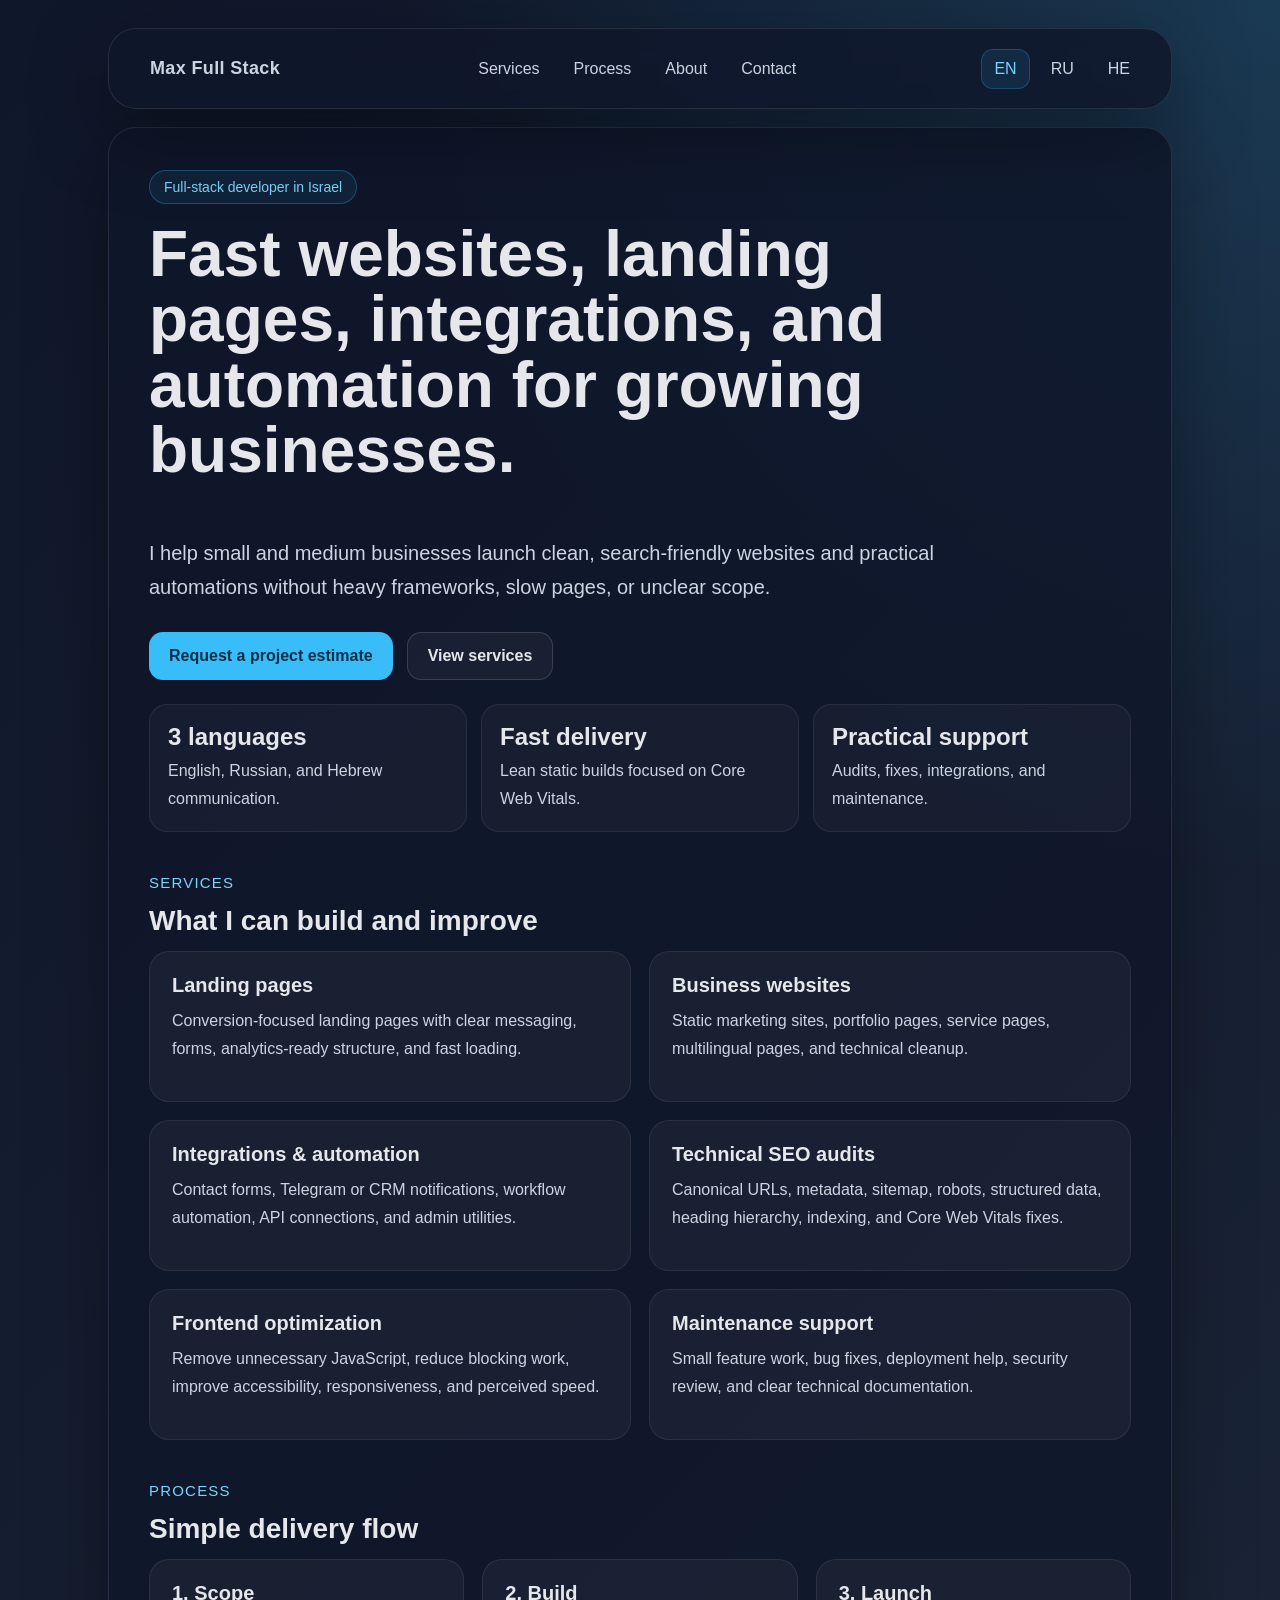
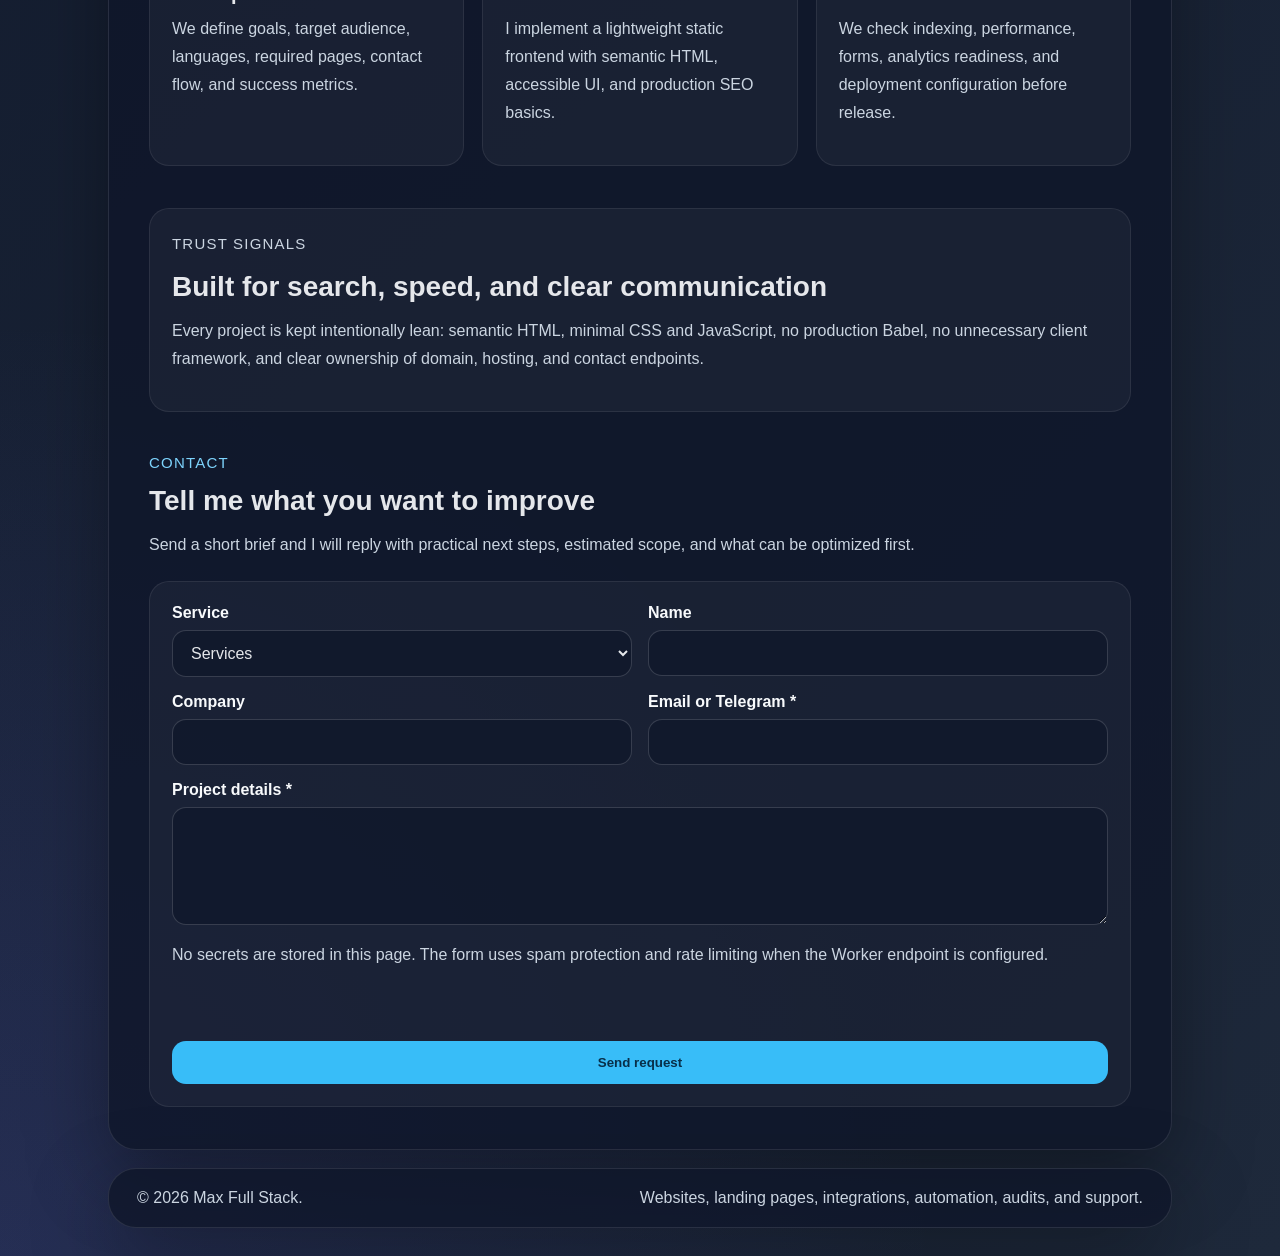
==== commit adc654fa: "Optimize static site SEO and performance Intended structure: keep a minimal static frontend with cra" ====
--- a/index.html
+++ b/index.html
@@ -1,459 +1,114 @@
 <!doctype html>
-<html lang="en">
+<html lang="en" dir="ltr">
 <head>
-  <meta charset="UTF-8" />
-  <meta name="viewport" content="width=device-width, initial-scale=1.0" />
-  <title>Full-stack Developer | Retro Cyberpunk Edition</title>
-  <meta name="description" content="Full-stack developer in Israel: websites, landing pages, integrations, automation, audits, and technical support for businesses." />
-  <meta name="keywords" content="full-stack developer, landing page, website development, integrations, automation, technical audit, Israel, Hebrew, Russian, English" />
-  <meta name="author" content="Maxim Markovich" />
+  <meta charset="utf-8" />
+  <meta name="viewport" content="width=device-width, initial-scale=1" />
+  <title>Max Full Stack | Websites, Landing Pages &amp; Integrations in Israel</title>
+  <meta name="description" content="Full-stack developer in Israel building fast websites, conversion-focused landing pages, integrations, automation, audits, and technical support in English, Russian, and Hebrew." />
+  <meta name="author" content="Max Full Stack" />
   <meta name="robots" content="index,follow,max-image-preview:large,max-snippet:-1,max-video-preview:-1" />
-  <link rel="canonical" href="https://v.maxd.pro/" />
+  <meta name="theme-color" content="#0f172a" />
+  <link rel="canonical" href="https://maxfullstack.com/" />
+  <link rel="alternate" hreflang="en" href="https://maxfullstack.com/" />
+  <link rel="alternate" hreflang="ru" href="https://maxfullstack.com/ru/" />
+  <link rel="alternate" hreflang="he" href="https://maxfullstack.com/he/" />
+  <link rel="alternate" hreflang="x-default" href="https://maxfullstack.com/" />
   <link rel="icon" href="/favicon.svg" type="image/svg+xml" />
   <link rel="apple-touch-icon" href="/favicon.svg" />
+  <link rel="preload" href="/style.css" as="style" />
+  <link rel="stylesheet" href="/style.css" />
   <meta property="og:type" content="website" />
-  <meta property="og:site_name" content="v.maxd.pro" />
-  <meta property="og:title" content="Full-stack Developer | Retro Cyberpunk Edition" />
-  <meta property="og:description" content="Websites, landing pages, integrations, automation, and technical support for businesses." />
-  <meta property="og:url" content="https://v.maxd.pro/" />
-  <meta property="og:image" content="https://v.maxd.pro/og-image.svg" />
+  <meta property="og:locale" content="en_US" />
+  <meta property="og:site_name" content="Max Full Stack" />
+  <meta property="og:title" content="Max Full Stack | Websites, Landing Pages &amp; Integrations in Israel" />
+  <meta property="og:description" content="Full-stack developer in Israel building fast websites, conversion-focused landing pages, integrations, automation, audits, and technical support in English, Russian, and Hebrew." />
+  <meta property="og:url" content="https://maxfullstack.com/" />
+  <meta property="og:image" content="https://maxfullstack.com/og-image.svg" />
+  <meta property="og:image:type" content="image/svg+xml" />
   <meta name="twitter:card" content="summary_large_image" />
-  <meta name="twitter:title" content="Full-stack Developer | Retro Cyberpunk Edition" />
-  <meta name="twitter:description" content="Websites, landing pages, integrations, automation, and technical support for businesses." />
-  <meta name="twitter:image" content="https://v.maxd.pro/og-image.svg" />
-  <meta name="theme-color" content="#12051d" />
-  <script type="application/ld+json">
-    {
-      "@context":"https://schema.org",
-      "@type":"ProfessionalService",
-      "name":"Full-stack Developer",
-      "url":"https://v.maxd.pro/",
-      "description":"Full-stack development for websites, landing pages, integrations, automation, audits, and support.",
-      "areaServed":"IL",
-      "knowsLanguage":["en","ru","he"],
-      "serviceType":["Website Development","Landing Page Development","Integrations and Automation","Technical Audit","Technical Support"]
-    }
-  </script>
-  <style>
-    :root{
-      --bg:#09030f;
-      --bg2:#16051e;
-      --bg3:#07111f;
-      --panel:rgba(18,10,32,.74);
-      --panel2:rgba(13,9,27,.88);
-      --line:rgba(255,255,255,.12);
-      --text:#f3ebff;
-      --muted:#c9bddc;
-      --cyan:#47e7ff;
-      --pink:#ff4fd8;
-      --violet:#9f6bff;
-      --lime:#8dffb7;
-      --shadow:0 32px 90px rgba(0,0,0,.46);
-    }
-    *{box-sizing:border-box}
-    html,body{margin:0;padding:0}
-    html{scroll-behavior:smooth}
-    body{
-      font-family:Inter,Arial,sans-serif;
-      color:var(--text);
-      background:
-        radial-gradient(circle at 15% 15%, rgba(255,79,216,.18), transparent 22%),
-        radial-gradient(circle at 85% 20%, rgba(71,231,255,.16), transparent 24%),
-        radial-gradient(circle at 75% 85%, rgba(159,107,255,.14), transparent 24%),
-        linear-gradient(145deg,var(--bg),var(--bg2) 45%, var(--bg3));
-      min-height:100vh;
-      overflow-x:hidden;
-      position:relative;
-    }
-    body::before{
-      content:"";
-      position:fixed;
-      inset:0;
-      pointer-events:none;
-      background:
-        linear-gradient(rgba(255,255,255,.03) 1px, transparent 1px),
-        linear-gradient(90deg, rgba(255,255,255,.025) 1px, transparent 1px);
-      background-size:100% 3px, 48px 100%;
-      opacity:.18;
-      mix-blend-mode:screen;
-    }
-    body::after{
-      content:"";
-      position:fixed;
-      inset:0;
-      pointer-events:none;
-      background:linear-gradient(to bottom, rgba(255,255,255,.03), rgba(255,255,255,0) 12%, rgba(255,255,255,.02) 88%, rgba(255,255,255,.06));
-      opacity:.14;
-    }
-    a{color:inherit}
-    .page{max-width:1180px;margin:0 auto;padding:28px;position:relative}
-    .shell{
-      position:relative;
-      overflow:hidden;
-      border-radius:30px;
-      border:1px solid rgba(255,255,255,.12);
-      background:linear-gradient(180deg, rgba(19,10,31,.88), rgba(9,7,20,.9));
-      box-shadow:var(--shadow);
-      backdrop-filter:blur(14px);
-    }
-    .shell::before{
-      content:"";
-      position:absolute;
-      inset:0;
-      pointer-events:none;
-      background:
-        linear-gradient(115deg, rgba(255,79,216,.08), transparent 32%, transparent 68%, rgba(71,231,255,.07)),
-        radial-gradient(circle at 20% 20%, rgba(255,79,216,.11), transparent 28%),
-        radial-gradient(circle at 80% 28%, rgba(71,231,255,.10), transparent 30%);
-    }
-    .top-glow{
-      position:absolute;
-      inset:-120px auto auto -80px;
-      width:320px;height:320px;
-      background:radial-gradient(circle, rgba(255,79,216,.24), transparent 66%);
-      filter:blur(28px);
-      pointer-events:none;
-    }
-    .side-glow{
-      position:absolute;
-      inset:auto -120px 8% auto;
-      width:340px;height:340px;
-      background:radial-gradient(circle, rgba(71,231,255,.18), transparent 66%);
-      filter:blur(30px);
-      pointer-events:none;
-    }
-    .nav{
-      display:flex;justify-content:space-between;align-items:center;gap:16px;
-      padding:18px 28px;
-      border-bottom:1px solid rgba(255,255,255,.1);
-      background:linear-gradient(180deg, rgba(255,255,255,.035), rgba(255,255,255,.01));
-      position:sticky;top:0;z-index:20;
-      backdrop-filter:blur(12px);
-    }
-    .brand{display:flex;align-items:center;gap:12px;font-weight:800;font-size:18px;letter-spacing:.02em}
-    .brand-dot{width:12px;height:12px;border-radius:999px;background:linear-gradient(135deg,var(--cyan),var(--pink));box-shadow:0 0 22px rgba(71,231,255,.8),0 0 28px rgba(255,79,216,.45)}
-    .nav-right{display:flex;align-items:center;gap:12px;flex-wrap:wrap}
-    .nav-links{display:flex;gap:10px;flex-wrap:wrap}
-    .nav-link{
-      text-decoration:none;padding:10px 14px;border-radius:12px;color:#efe6ff;
-      border:1px solid transparent;transition:.24s ease;
-    }
-    .nav-link:hover,.nav-link.active{
-      background:linear-gradient(180deg, rgba(255,255,255,.08), rgba(255,255,255,.03));
-      border-color:rgba(255,79,216,.28);
-      box-shadow:0 0 0 1px rgba(71,231,255,.08) inset, 0 0 24px rgba(255,79,216,.1);
-      transform:translateY(-1px);
-    }
-    .lang-switch{display:flex;gap:6px;flex-wrap:wrap}
-    .lang-btn{
-      padding:8px 12px;border-radius:10px;border:1px solid rgba(255,255,255,.12);
-      background:rgba(255,255,255,.03);color:#f0e8ff;cursor:pointer;font:inherit;transition:.22s ease;
-    }
-    .lang-btn.active{
-      background:linear-gradient(180deg, rgba(71,231,255,.18), rgba(255,79,216,.12));
-      color:#fff;border-color:rgba(71,231,255,.28);
-      box-shadow:0 0 24px rgba(71,231,255,.12);
-    }
-    .content{padding:46px 40px 36px;position:relative;z-index:2}
-    .lang-content{display:none}
-    .lang-content.active{display:block}
-    .hero{display:grid;grid-template-columns:minmax(0,1.2fr) minmax(320px,.8fr);gap:24px;align-items:stretch}
-    .hero-main,.hero-side,.stat,.panel{opacity:0;transform:translateY(20px);animation:rise .75s ease forwards}
-    .hero-side{animation-delay:.08s}
-    .stats .stat:nth-child(1){animation-delay:.14s}.stats .stat:nth-child(2){animation-delay:.2s}.stats .stat:nth-child(3){animation-delay:.26s}
-    .section .panel:nth-child(1){animation-delay:.06s}.section .panel:nth-child(2){animation-delay:.12s}.section .panel:nth-child(3){animation-delay:.18s}.section .panel:nth-child(4){animation-delay:.24s}.section .panel:nth-child(5){animation-delay:.3s}.section .panel:nth-child(6){animation-delay:.36s}
-    @keyframes rise{to{opacity:1;transform:translateY(0)}}
-    @keyframes pulse{0%,100%{box-shadow:0 0 0 rgba(71,231,255,0),0 0 0 rgba(255,79,216,0)}50%{box-shadow:0 0 18px rgba(71,231,255,.28),0 0 28px rgba(255,79,216,.22)}}
-    .badge{
-      display:inline-flex;align-items:center;gap:8px;padding:9px 16px;border-radius:999px;
-      border:1px solid rgba(71,231,255,.26);
-      background:linear-gradient(180deg, rgba(71,231,255,.12), rgba(255,79,216,.08));
-      color:var(--cyan);font-size:14px;margin-bottom:18px;
-      text-shadow:0 0 14px rgba(71,231,255,.18);
-    }
-    .badge::before{content:"";width:8px;height:8px;border-radius:999px;background:var(--lime);animation:pulse 2.2s ease-in-out infinite}
-    h1{
-      margin:0;font-size:clamp(42px,7vw,76px);line-height:.96;max-width:920px;letter-spacing:-.05em;
-      text-shadow:0 0 22px rgba(255,79,216,.08);
-    }
-    h2{margin:0 0 14px;font-size:30px;letter-spacing:-.02em}
-    h3{margin:0 0 10px;font-size:20px}
-    .lead{margin:20px 0 0;max-width:800px;font-size:20px;line-height:1.75;color:var(--muted)}
-    .hero-copy{max-width:780px}
-    .hero-highlight{margin-top:22px;display:flex;flex-wrap:wrap;gap:10px}
-    .mini-pill{
-      padding:10px 13px;border-radius:999px;background:rgba(255,255,255,.04);
-      border:1px solid rgba(255,255,255,.1);font-size:14px;color:#f5ebff;
-      box-shadow:inset 0 0 0 1px rgba(255,255,255,.02);
-    }
-    .actions{display:flex;flex-wrap:wrap;gap:14px;margin-top:28px}
-    .btn{display:inline-flex;align-items:center;justify-content:center;padding:14px 20px;border-radius:14px;text-decoration:none;font-weight:700;transition:.24s ease;border:none;cursor:pointer}
-    .btn:hover{transform:translateY(-2px)}
-    .btn-primary{
-      background:linear-gradient(135deg,var(--pink),#ff7aea 40%, var(--cyan));
-      color:#19051a;
-      box-shadow:0 14px 40px rgba(255,79,216,.18), 0 0 32px rgba(71,231,255,.12);
-    }
-    .btn-secondary{
-      border:1px solid rgba(255,255,255,.12);
-      background:rgba(255,255,255,.04);
-      color:var(--text);
-    }
-    .hero-side{
-      background:linear-gradient(180deg, rgba(255,255,255,.055), rgba(255,255,255,.025));
-      border:1px solid rgba(255,255,255,.1);
-      border-radius:24px;padding:22px;display:flex;flex-direction:column;justify-content:space-between;min-height:100%;
-      box-shadow:inset 0 0 0 1px rgba(255,255,255,.02);
-    }
-    .hero-side-top{display:grid;gap:14px}
-    .eyebrow{font-size:13px;letter-spacing:.08em;text-transform:uppercase;color:var(--cyan)}
-    .side-list{display:grid;gap:12px}
-    .side-item{
-      padding:14px 14px;border-radius:16px;background:rgba(255,255,255,.03);
-      border:1px solid rgba(255,255,255,.08);
-    }
-    .side-item strong{display:block;margin-bottom:6px}
-    .side-note{
-      margin-top:18px;padding:16px;border-radius:18px;
-      background:linear-gradient(180deg, rgba(255,79,216,.11), rgba(71,231,255,.08));
-      border:1px solid rgba(255,79,216,.16);color:#fff0ff;
-    }
-    .section{margin-top:38px}
-    .section-title{font-size:14px;letter-spacing:.1em;text-transform:uppercase;color:var(--cyan);margin:0 0 16px}
-    .grid{display:grid;grid-template-columns:repeat(3,minmax(0,1fr));gap:18px}
-    .grid-2{display:grid;grid-template-columns:repeat(2,minmax(0,1fr));gap:18px}
-    .stats{display:grid;grid-template-columns:repeat(3,minmax(0,1fr));gap:14px;margin-top:24px}
-    .stat{
-      padding:18px;border-radius:20px;background:linear-gradient(180deg, rgba(255,255,255,.06), rgba(255,255,255,.03));
-      border:1px solid rgba(255,255,255,.1);
-    }
-    .stat strong{display:block;font-size:24px;margin-bottom:6px}
-    .stat span{color:var(--muted)}
-    .panel{
-      background:linear-gradient(180deg, rgba(255,255,255,.06), rgba(255,255,255,.035));
-      border:1px solid rgba(255,255,255,.1);border-radius:22px;padding:22px;transition:.24s ease;
-      box-shadow:inset 0 0 0 1px rgba(255,255,255,.015);
-    }
-    .panel:hover{
-      transform:translateY(-4px);
-      border-color:rgba(71,231,255,.2);
-      box-shadow:0 20px 50px rgba(0,0,0,.16), 0 0 28px rgba(255,79,216,.08);
-    }
-    .panel p,.panel li,.panel span{margin:0;color:var(--muted);line-height:1.75}
-    .panel ul{margin:0;padding-left:18px}
-    .panel-cta{margin-top:16px}
-    .panel-price{
-      margin-top:12px;padding:12px 14px;border-radius:14px;
-      background:linear-gradient(180deg, rgba(71,231,255,.11), rgba(255,79,216,.08));
-      border:1px solid rgba(71,231,255,.14);font-weight:700;color:#f4ecff;
-    }
-    .panel-note{margin-top:10px;padding:12px 14px;border-radius:14px;background:rgba(255,255,255,.03);border:1px solid rgba(255,255,255,.08)}
-    .service-card h3,.issue-card h3{display:flex;align-items:center;gap:10px}
-    .service-icon,.issue-icon{
-      width:36px;height:36px;border-radius:12px;display:inline-flex;align-items:center;justify-content:center;
-      background:linear-gradient(180deg, rgba(255,79,216,.14), rgba(71,231,255,.12));
-      border:1px solid rgba(255,255,255,.1);color:var(--cyan);
-      box-shadow:0 0 18px rgba(71,231,255,.08);
-    }
-    .trust-strip{display:grid;grid-template-columns:repeat(4,minmax(0,1fr));gap:12px;margin-top:28px}
-    .trust-item{
-      padding:14px 16px;border-radius:18px;background:rgba(255,255,255,.03);
-      border:1px solid rgba(255,255,255,.08);color:#f2eaff;
-    }
-    .footer{margin-top:10px;padding:24px 40px 32px;border-top:1px solid rgba(255,255,255,.08);display:flex;justify-content:space-between;align-items:center;gap:16px;flex-wrap:wrap;color:#b2a7c7;font-size:14px}
-    .rtl{text-align:right;direction:rtl}.rtl .nav,.rtl .nav-right,.rtl .nav-links,.rtl .actions{direction:rtl}.rtl .panel ul{padding-right:18px;padding-left:0}
-    @media (max-width:980px){.hero{grid-template-columns:1fr}.trust-strip{grid-template-columns:repeat(2,minmax(0,1fr))}}
-    @media (max-width:860px){.grid,.grid-2,.stats,.trust-strip{grid-template-columns:1fr}.content,.footer{padding-left:24px;padding-right:24px}.nav{padding:16px 20px;align-items:flex-start;flex-direction:column}.nav-right{width:100%}h1{font-size:clamp(36px,11vw,58px)}}
-    @media (prefers-reduced-motion: reduce){*{animation:none!important;transition:none!important;scroll-behavior:auto!important}}
-  </style>
+  <meta name="twitter:title" content="Max Full Stack | Websites, Landing Pages &amp; Integrations in Israel" />
+  <meta name="twitter:description" content="Full-stack developer in Israel building fast websites, conversion-focused landing pages, integrations, automation, audits, and technical support in English, Russian, and Hebrew." />
+  <meta name="twitter:image" content="https://maxfullstack.com/og-image.svg" />
+  <script type="application/ld+json">{"@context":"https://schema.org","@graph":[{"@type":"WebSite","@id":"https://maxfullstack.com/#website","url":"https://maxfullstack.com/","name":"Max Full Stack","inLanguage":["en","ru","he"],"potentialAction":{"@type":"ContactAction","target":"https://maxfullstack.com/#contact"}},{"@type":"ProfessionalService","@id":"https://maxfullstack.com/#service","name":"Max Full Stack","url":"https://maxfullstack.com/","image":"https://maxfullstack.com/og-image.svg","description":"Full-stack developer in Israel building fast websites, conversion-focused landing pages, integrations, automation, audits, and technical support in English, Russian, and Hebrew.","areaServed":{"@type":"Country","name":"Israel"},"knowsLanguage":["English","Russian","Hebrew"],"serviceType":["Website development","Landing page development","Technical SEO audit","Frontend performance optimization","Integrations and automation"],"sameAs":[]},{"@type":"BreadcrumbList","@id":"https://maxfullstack.com/#breadcrumb","itemListElement":[{"@type":"ListItem","position":1,"name":"Home","item":"https://maxfullstack.com/"}]}]}</script>
 </head>
 <body>
+  <a class="skip-link" href="#main">Skip to content</a>
   <div class="page">
-    <div class="top-glow"></div>
-    <div class="side-glow"></div>
-    <main class="shell">
-      <nav class="nav">
-        <div class="brand" data-i18n-brand><span class="brand-dot"></span><span>Full-stack Developer</span></div>
-        <div class="nav-right">
-          <div class="nav-links">
-            <a class="nav-link active" href="/" data-nav-home>Home</a>
-            <a class="nav-link" href="/services.html" data-nav-services>Services</a>
-            <a class="nav-link" href="/about.html" data-nav-about>About</a>
-            <a class="nav-link" href="/contact.html" data-nav-contact>Contact</a>
-            <a class="nav-link" href="/order.html" data-nav-order>Order</a>
-          </div>
-          <div class="lang-switch" aria-label="Language selector">
-            <button class="lang-btn active" type="button" data-lang="en">EN</button>
-            <button class="lang-btn" type="button" data-lang="ru">RU</button>
-            <button class="lang-btn" type="button" data-lang="he">HE</button>
-          </div>
+    <header class="shell site-header">
+      <nav class="nav" aria-label="Primary navigation">
+        <a class="brand" href="/" aria-label="Max Full Stack home">Max Full Stack</a>
+        <div class="nav-links">
+          <a href="#services">Services</a>
+          <a href="#process">Process</a>
+          <a href="#about">About</a>
+          <a href="#contact">Contact</a>
+        </div>
+        <div class="lang-switch" aria-label="Language selection">
+          <a href="/" hreflang="en" lang="en" class="active">EN</a>
+          <a href="/ru/" hreflang="ru" lang="ru" class="">RU</a>
+          <a href="/he/" hreflang="he" lang="he" class="">HE</a>
         </div>
       </nav>
-
-      <section class="content lang-content active" data-lang-content="en">
-        <div class="hero">
-          <div class="hero-main">
-            <div class="badge">RETRO FUTURE DELIVERY LAYER</div>
-            <div class="hero-copy">
-              <h1>Ship systems with neon clarity.</h1>
-              <p class="lead">Websites, landing pages, integrations, automation flows, and practical upgrades for businesses that need strong technical execution without unnecessary noise.</p>
-            </div>
-            <div class="hero-highlight">
-              <span class="mini-pill">PHP / Laravel</span>
-              <span class="mini-pill">WordPress / WooCommerce</span>
-              <span class="mini-pill">Vue / React</span>
-              <span class="mini-pill">Automation / Integrations</span>
-            </div>
-            <div class="actions"><a class="btn btn-primary" href="/order.html">Open a project</a><a class="btn btn-secondary" href="/services.html">View services</a></div>
-            <div class="trust-strip">
-              <div class="trust-item">Fast launch thinking</div>
-              <div class="trust-item">Business-first systems</div>
-              <div class="trust-item">Production-minded changes</div>
-              <div class="trust-item">Maintainable delivery</div>
-            </div>
-          </div>
-          <aside class="hero-side">
-            <div class="hero-side-top">
-              <div>
-                <div class="eyebrow">TARGET PROFILE</div>
-                <h2>For teams that need sharp technical hands, not vague promises.</h2>
-              </div>
-              <div class="side-list">
-                <div class="side-item"><strong>Fast launches</strong><span>Landing pages, business sites, and campaigns that need to go live cleanly.</span></div>
-                <div class="side-item"><strong>System upgrades</strong><span>Existing products, admin tools, internal flows, and business logic improvements.</span></div>
-                <div class="side-item"><strong>Integrations</strong><span>APIs, webhooks, automation, data movement, and connected systems.</span></div>
-              </div>
-            </div>
-            <div class="side-note">Less friction. Clearer scope. Cleaner execution.</div>
-          </aside>
+    </header>
+    <main id="main" class="shell content">
+      <section class="hero" aria-labelledby="hero-title">
+        <p class="badge">Full-stack developer in Israel</p>
+        <h1 id="hero-title">Fast websites, landing pages, integrations, and automation for growing businesses.</h1>
+        <p class="lead">I help small and medium businesses launch clean, search-friendly websites and practical automations without heavy frameworks, slow pages, or unclear scope.</p>
+        <div class="actions">
+          <a class="btn btn-primary" href="#contact">Request a project estimate</a>
+          <a class="btn btn-secondary" href="#services">View services</a>
         </div>
-        <div class="stats">
-          <div class="stat"><strong>⚙️ BUSINESS-FIT</strong><span>Solutions shaped around real workflow needs</span></div>
-          <div class="stat"><strong>⏱️ FASTER DELIVERY</strong><span>Less overengineering, more forward motion</span></div>
-          <div class="stat"><strong>🛠️ SUPPORT LAYER</strong><span>From launch work to fixes and improvement cycles</span></div>
-        </div>
-        <section class="section"><p class="section-title">Availability</p><h2>Limited active slots</h2><div class="grid section"><article class="panel"><h3><span class="service-icon">🔥</span>Focused parallel load</h3><p>I usually keep only a small number of active projects in motion at the same time.</p></article><article class="panel"><h3><span class="service-icon">⏱️</span>Fast first response</h3><p>Most inbound requests get a clear first direction quickly when the task is described well.</p></article><article class="panel"><h3><span class="service-icon">📅</span>Better booked early</h3><p>If the work is tied to a launch, release window, or campaign, earlier coordination helps.</p></article></div></section>
-        <section class="section"><p class="section-title">Landing page offer</p><div class="grid-2"><article class="panel"><h3><span class="service-icon">🚀</span>Landing page</h3><p>A focused landing page for a service, product, campaign or lead capture — with cleaner structure and stronger technical delivery.</p><div class="panel-price">Landing page from 1,800 ₪</div><div class="panel-price">Most business landing pages: 2,500–3,500 ₪</div><p style="margin-top:12px">Final price depends on number of sections, languages, forms, integrations and design complexity.</p><div class="panel-note"><strong>Typical timing</strong><ul><li>Simple landing page: 2–4 days</li><li>Extended business landing page: 4–7 days</li></ul></div><div class="panel-note"><strong>What usually increases price</strong><ul><li>Extra languages</li><li>Custom animations or unusual sections</li><li>Advanced integrations or tracking</li><li>Large copy/design revision cycles</li></ul></div><div class="panel-cta"><a class="btn btn-primary" href="/order.html">Order service</a></div></article><article class="panel"><h3><span class="service-icon">✓</span>What is usually included</h3><ul><li>One responsive landing page</li><li>Clear structure and CTA sections</li><li>Contact form / lead form</li><li>Basic performance-focused setup</li><li>Up to 1 language in the base version</li></ul></article></div></section>
-        <section class="section"><p class="section-title">Common requests</p><h2>Typical incoming tasks</h2><div class="grid section"><article class="panel issue-card"><h3><span class="issue-icon">🔌</span>Broken integrations</h3><p>When data stops syncing, forms fail, or a process breaks in production.</p></article><article class="panel issue-card"><h3><span class="issue-icon">📣</span>Fast launch pressure</h3><p>When a campaign needs a clear, working page without overcomplication.</p></article><article class="panel issue-card"><h3><span class="issue-icon">🧩</span>Messy existing code</h3><p>When a project already exists, but nobody wants to touch it.</p></article><article class="panel issue-card"><h3><span class="issue-icon">🔄</span>Manual routine work</h3><p>When repetitive manual steps should become a stable automated flow.</p></article><article class="panel issue-card"><h3><span class="issue-icon">🐢</span>Slow or unstable systems</h3><p>When the site feels heavy, buggy, or unreliable.</p></article><article class="panel issue-card"><h3><span class="issue-icon">🗂️</span>Internal tooling upgrades</h3><p>When admin tools, CRM-like flows, or internal logic need improvement.</p></article></div></section>
+        <ul class="stats" aria-label="Project strengths">
+          <li><strong>3 languages</strong><span>English, Russian, and Hebrew communication.</span></li>
+          <li><strong>Fast delivery</strong><span>Lean static builds focused on Core Web Vitals.</span></li>
+          <li><strong>Practical support</strong><span>Audits, fixes, integrations, and maintenance.</span></li>
+        </ul>
       </section>
-
-      <section class="content lang-content" data-lang-content="ru">
-        <div class="hero">
-          <div class="hero-main">
-            <div class="badge">СЛОЙ ТЕХНИЧЕСКОЙ ДОСТАВКИ</div>
-            <div class="hero-copy">
-              <h1>Запускать системы с неоновой ясностью.</h1>
-              <p class="lead">Сайты, лендинги, интеграции, автоматизация и практичные доработки для бизнеса, которому нужна сильная техническая реализация без лишнего шума.</p>
-            </div>
-            <div class="hero-highlight">
-              <span class="mini-pill">PHP / Laravel</span>
-              <span class="mini-pill">WordPress / WooCommerce</span>
-              <span class="mini-pill">Vue / React</span>
-              <span class="mini-pill">Автоматизация / Интеграции</span>
-            </div>
-            <div class="actions"><a class="btn btn-primary" href="/order.html">Открыть проект</a><a class="btn btn-secondary" href="/services.html">Смотреть услуги</a></div>
-            <div class="trust-strip">
-              <div class="trust-item">Быстрое мышление на запуск</div>
-              <div class="trust-item">Системы под бизнес</div>
-              <div class="trust-item">Изменения под production</div>
-              <div class="trust-item">Поддерживаемая реализация</div>
-            </div>
-          </div>
-          <aside class="hero-side">
-            <div class="hero-side-top">
-              <div>
-                <div class="eyebrow">ПОДХОДИТ ДЛЯ</div>
-                <h2>Для команд, которым нужны сильные технические руки, а не размытые обещания.</h2>
-              </div>
-              <div class="side-list">
-                <div class="side-item"><strong>Быстрые запуски</strong><span>Лендинги, сайты и кампании, которые нужно вывести чисто и без лишней драмы.</span></div>
-                <div class="side-item"><strong>Доработка систем</strong><span>Существующие продукты, админки, внутренние flow и бизнес-логика.</span></div>
-                <div class="side-item"><strong>Интеграции</strong><span>API, webhooks, автоматизация, движение данных и связки систем.</span></div>
-              </div>
-            </div>
-            <div class="side-note">Меньше трения. Более ясный scope. Чище реализация.</div>
-          </aside>
-        </div>
-        <div class="stats">
-          <div class="stat"><strong>⚙️ ПОД БИЗНЕС</strong><span>Решения, завязанные на реальные workflow</span></div>
-          <div class="stat"><strong>⏱️ БЫСТРЕЕ К РЕЗУЛЬТАТУ</strong><span>Меньше лишнего, больше движения вперёд</span></div>
-          <div class="stat"><strong>🛠️ СЛОЙ ПОДДЕРЖКИ</strong><span>От запуска до фиксов и цикла улучшений</span></div>
-        </div>
-        <section class="section"><p class="section-title">Доступность</p><h2>Ограниченные активные слоты</h2><div class="grid section"><article class="panel"><h3><span class="service-icon">🔥</span>Фокус в параллели</h3><p>Обычно я держу ограниченное количество активных задач одновременно.</p></article><article class="panel"><h3><span class="service-icon">⏱️</span>Быстрый первый ответ</h3><p>Большинство запросов получают внятный первый ориентир быстро, если задача описана нормально.</p></article><article class="panel"><h3><span class="service-icon">📅</span>Лучше бронировать заранее</h3><p>Если работа привязана к запуску, релизу или кампании, лучше синхронизироваться заранее.</p></article></div></section>
-        <section class="section"><p class="section-title">Лендинг-страница</p><div class="grid-2"><article class="panel"><h3><span class="service-icon">🚀</span>Лендинг-страница</h3><p>Сфокусированный лендинг под услугу, продукт, кампанию или сбор заявок — с более чистой структурой и сильной технической реализацией.</p><div class="panel-price">Лендинг — от 1,800 ₪</div><div class="panel-price">Большинство нормальных лендингов для бизнеса: 2,500–3,500 ₪</div><p style="margin-top:12px">Итоговая цена зависит от количества блоков, языков, форм, интеграций и сложности дизайна.</p><div class="panel-note"><strong>Обычно по срокам</strong><ul><li>Простой лендинг: 2–4 дня</li><li>Расширенный бизнес-лендинг: 4–7 дней</li></ul></div><div class="panel-note"><strong>Что обычно увеличивает цену</strong><ul><li>Дополнительные языки</li><li>Нестандартные анимации и сложные блоки</li><li>Интеграции и продвинутая аналитика</li><li>Большой цикл правок по тексту и структуре</li></ul></div><div class="panel-cta"><a class="btn btn-primary" href="/order.html">Заказать услугу</a></div></article><article class="panel"><h3><span class="service-icon">✓</span>Что обычно входит</h3><ul><li>Одна адаптивная лендинг-страница</li><li>Понятная структура и CTA-блоки</li><li>Форма обращения / сбора заявок</li><li>Базовая настройка с упором на скорость</li><li>До 1 языка в базовой версии</li></ul></article></div></section>
-        <section class="section"><p class="section-title">Частые запросы</p><h2>Типовые входящие задачи</h2><div class="grid section"><article class="panel issue-card"><h3><span class="issue-icon">🔌</span>Ломаются интеграции</h3><p>Когда данные перестают ходить, формы не работают или процесс ломается в проде.</p></article><article class="panel issue-card"><h3><span class="issue-icon">📣</span>Нужно быстро запускаться</h3><p>Когда под кампанию нужна понятная и рабочая страница без лишней сложности.</p></article><article class="panel issue-card"><h3><span class="issue-icon">🧩</span>Сложный существующий код</h3><p>Когда проект уже есть, но никто не хочет в него лезть.</p></article><article class="panel issue-card"><h3><span class="issue-icon">🔄</span>Ручная рутина</h3><p>Когда повторяющиеся действия пора превратить в стабильный автоматизированный flow.</p></article><article class="panel issue-card"><h3><span class="issue-icon">🐢</span>Медленные или нестабильные системы</h3><p>Когда сайт тяжёлый, багованный или просто ведёт себя ненадёжно.</p></article><article class="panel issue-card"><h3><span class="issue-icon">🗂️</span>Доработка внутренних инструментов</h3><p>Когда нужно улучшить админку, CRM-подобную логику или внутренние процессы.</p></article></div></section>
+      <section id="services" class="section" aria-labelledby="services-title">
+        <p class="section-title">Services</p>
+        <h2 id="services-title">What I can build and improve</h2>
+        <div class="grid">          <article class="card"><h3>Landing pages</h3><p>Conversion-focused landing pages with clear messaging, forms, analytics-ready structure, and fast loading.</p></article>
+          <article class="card"><h3>Business websites</h3><p>Static marketing sites, portfolio pages, service pages, multilingual pages, and technical cleanup.</p></article>
+          <article class="card"><h3>Integrations &amp; automation</h3><p>Contact forms, Telegram or CRM notifications, workflow automation, API connections, and admin utilities.</p></article>
+          <article class="card"><h3>Technical SEO audits</h3><p>Canonical URLs, metadata, sitemap, robots, structured data, heading hierarchy, indexing, and Core Web Vitals fixes.</p></article>
+          <article class="card"><h3>Frontend optimization</h3><p>Remove unnecessary JavaScript, reduce blocking work, improve accessibility, responsiveness, and perceived speed.</p></article>
+          <article class="card"><h3>Maintenance support</h3><p>Small feature work, bug fixes, deployment help, security review, and clear technical documentation.</p></article></div>
       </section>
-
-      <section class="content lang-content rtl" data-lang-content="he">
-        <div class="hero">
-          <div class="hero-main">
-            <div class="badge">שכבת ביצוע טכנית</div>
-            <div class="hero-copy">
-              <h1>להשיק מערכות עם בהירות ניאונית.</h1>
-              <p class="lead">אתרים, דפי נחיתה, אינטגרציות, אוטומציה ושדרוגים פרקטיים לעסקים שצריכים ביצוע טכני חזק בלי רעש מיותר.</p>
-            </div>
-            <div class="hero-highlight">
-              <span class="mini-pill">PHP / Laravel</span>
-              <span class="mini-pill">WordPress / WooCommerce</span>
-              <span class="mini-pill">Vue / React</span>
-              <span class="mini-pill">אוטומציה / אינטגרציות</span>
-            </div>
-            <div class="actions"><a class="btn btn-primary" href="/order.html">לפתוח פרויקט</a><a class="btn btn-secondary" href="/services.html">לצפייה בשירותים</a></div>
-            <div class="trust-strip">
-              <div class="trust-item">חשיבה מהירה להשקה</div>
-              <div class="trust-item">מערכות שמתאימות לעסק</div>
-              <div class="trust-item">שינויים מוכווני production</div>
-              <div class="trust-item">ביצוע נוח לתחזוקה</div>
-            </div>
-          </div>
-          <aside class="hero-side">
-            <div class="hero-side-top">
-              <div>
-                <div class="eyebrow">למי זה מתאים</div>
-                <h2>לצוותים שצריכים ידיים טכניות חזקות, לא הבטחות מעורפלות.</h2>
-              </div>
-              <div class="side-list">
-                <div class="side-item"><strong>השקות מהירות</strong><span>דפי נחיתה, אתרים וקמפיינים שצריכים לעלות בצורה נקייה.</span></div>
-                <div class="side-item"><strong>שדרוג מערכות</strong><span>מוצרים קיימים, אזורי ניהול, flow פנימי ולוגיקה עסקית.</span></div>
-                <div class="side-item"><strong>אינטגרציות</strong><span>API, webhooks, אוטומציה, תנועת מידע וחיבור בין מערכות.</span></div>
-              </div>
-            </div>
-            <div class="side-note">פחות חיכוך. סקופ ברור יותר. ביצוע נקי יותר.</div>
-          </aside>
-        </div>
-        <div class="stats">
-          <div class="stat"><strong>⚙️ מותאם לעסק</strong><span>פתרונות שנבנים סביב workflow אמיתי</span></div>
-          <div class="stat"><strong>⏱️ מהיר יותר לתוצאה</strong><span>פחות מיותר, יותר תנועה קדימה</span></div>
-          <div class="stat"><strong>🛠️ שכבת תמיכה</strong><span>מהשקה ועד תיקונים ושיפורים</span></div>
-        </div>
-        <section class="section"><p class="section-title">זמינות</p><h2>כמות מוגבלת של סלוטים פעילים</h2><div class="grid section"><article class="panel"><h3><span class="service-icon">🔥</span>פוקוס במקביל</h3><p>בדרך כלל אני עובד על מספר מצומצם של פרויקטים פעילים במקביל.</p></article><article class="panel"><h3><span class="service-icon">⏱️</span>תגובה ראשונה מהירה</h3><p>רוב הפניות מקבלות כיוון ראשוני ברור מהר כשהמשימה מנוסחת טוב.</p></article><article class="panel"><h3><span class="service-icon">📅</span>עדיף לסגור מראש</h3><p>אם העבודה קשורה להשקה, חלון זמן או קמפיין, עדיף לתאם מראש.</p></article></div></section>
-        <section class="section"><p class="section-title">דף נחיתה</p><div class="grid-2"><article class="panel"><h3><span class="service-icon">🚀</span>דף נחיתה</h3><p>דף נחיתה ממוקד לשירות, מוצר, קמפיין או איסוף לידים — עם מבנה נקי יותר וביצוע טכני חזק יותר.</p><div class="panel-price">דף נחיתה — החל מ־1,800 ₪</div><div class="panel-price">רוב דפי הנחיתה העסקיים ברמה טובה: 2,500–3,500 ₪</div><p style="margin-top:12px">המחיר הסופי תלוי בכמות הבלוקים, שפות, טפסים, אינטגרציות ומורכבות העיצוב.</p><div class="panel-note"><strong>בדרך כלל בזמנים</strong><ul><li>דף נחיתה פשוט: 2–4 ימים</li><li>דף נחיתה עסקי מורחב: 4–7 ימים</li></ul></div><div class="panel-note"><strong>מה בדרך כלל מעלה את המחיר</strong><ul><li>שפות נוספות</li><li>אנימציות לא שגרתיות או בלוקים מיוחדים</li><li>אינטגרציות ומדידה מתקדמת</li><li>סבבי שינויים גדולים בטקסט ובמבנה</li></ul></div><div class="panel-cta"><a class="btn btn-primary" href="/order.html">להזמין שירות</a></div></article><article class="panel"><h3><span class="service-icon">✓</span>מה בדרך כלל כלול</h3><ul><li>דף נחיתה רספונסיבי אחד</li><li>מבנה ברור עם אזורי CTA</li><li>טופס יצירת קשר / איסוף לידים</li><li>הקמה בסיסית עם דגש על מהירות</li><li>עד שפה אחת בגרסת הבסיס</li></ul></article></div></section>
-        <section class="section"><p class="section-title">בקשות נפוצות</p><h2>משימות שנכנסות בדרך כלל</h2><div class="grid section"><article class="panel issue-card"><h3><span class="issue-icon">🔌</span>אינטגרציות שנשברות</h3><p>כשמידע מפסיק לעבור, טפסים מפסיקים לעבוד או תהליך נשבר בפרודקשן.</p></article><article class="panel issue-card"><h3><span class="issue-icon">📣</span>לחץ לעלות מהר</h3><p>כשצריך עמוד ברור ועובד לקמפיין בלי להסתבך.</p></article><article class="panel issue-card"><h3><span class="issue-icon">🧩</span>קוד קיים שקשה לגעת בו</h3><p>כשיש פרויקט קיים אבל אף אחד לא רוצה באמת להתעסק איתו.</p></article><article class="panel issue-card"><h3><span class="issue-icon">🔄</span>רוטינה ידנית</h3><p>כשצריך להפוך פעולות חוזרות ל-flow אוטומטי ויציב.</p></article><article class="panel issue-card"><h3><span class="issue-icon">🐢</span>מערכות איטיות או לא יציבות</h3><p>כשהאתר כבד, מלא באגים או פשוט לא אמין.</p></article><article class="panel issue-card"><h3><span class="issue-icon">🗂️</span>שדרוג כלים פנימיים</h3><p>כשצריך לשפר אדמין, לוגיקה פנימית או תהליכים עסקיים.</p></article></div></section>
+      <section id="process" class="section" aria-labelledby="process-title">
+        <p class="section-title">Process</p>
+        <h2 id="process-title">Simple delivery flow</h2>
+        <div class="grid grid-3">          <article class="card"><h3>1. Scope</h3><p>We define goals, target audience, languages, required pages, contact flow, and success metrics.</p></article>
+          <article class="card"><h3>2. Build</h3><p>I implement a lightweight static frontend with semantic HTML, accessible UI, and production SEO basics.</p></article>
+          <article class="card"><h3>3. Launch</h3><p>We check indexing, performance, forms, analytics readiness, and deployment configuration before release.</p></article></div>
       </section>
-
-      <footer class="footer">
-        <span>© 2026. Retro cyberpunk edition.</span>
-        <span>design1 branch</span>
-      </footer>
+      <section id="about" class="section panel" aria-labelledby="about-title">
+        <p class="section-title">Trust signals</p>
+        <h2 id="about-title">Built for search, speed, and clear communication</h2>
+        <p>Every project is kept intentionally lean: semantic HTML, minimal CSS and JavaScript, no production Babel, no unnecessary client framework, and clear ownership of domain, hosting, and contact endpoints.</p>
+      </section>
+      <section id="contact" class="section" aria-labelledby="contact-title">
+        <p class="section-title">Contact</p>
+        <h2 id="contact-title">Tell me what you want to improve</h2>
+        <p class="muted">Send a short brief and I will reply with practical next steps, estimated scope, and what can be optimized first.</p>
+        <form class="contact-form panel" data-contact-form method="post" action="" novalidate>
+          <div class="field"><label for="service">Service</label><select id="service" name="service"><option value="">Services</option><option>Landing pages</option><option>Business website</option><option>SEO audit</option><option>Frontend optimization</option><option>Integration or automation</option></select></div>
+          <div class="field"><label for="name">Name</label><input id="name" name="name" autocomplete="name" /></div>
+          <div class="field"><label for="company">Company</label><input id="company" name="company" autocomplete="organization" /></div>
+          <div class="field"><label for="contact-input">Email or Telegram <span aria-hidden="true">*</span></label><input id="contact-input" name="contact" autocomplete="email" required /></div>
+          <div class="field full"><label for="message">Project details <span aria-hidden="true">*</span></label><textarea id="message" name="message" rows="5" required></textarea></div>
+          <div class="field honeypot" aria-hidden="true"><label for="website">Website</label><input id="website" name="hp_field" tabindex="-1" autocomplete="off" /></div>
+          <p class="form-note">No secrets are stored in this page. The form uses spam protection and rate limiting when the Worker endpoint is configured.</p>
+          <div class="status" data-form-status role="status" aria-live="polite"></div>
+          <button class="btn btn-primary" type="submit">Send request</button>
+        </form>
+      </section>
     </main>
+    <footer class="shell footer">
+      <span>© 2026 Max Full Stack.</span>
+      <span>Websites, landing pages, integrations, automation, audits, and support.</span>
+    </footer>
   </div>
-  <script>
-    (function(){
-      const texts={
-        en:{title:'Full-stack Developer | Retro Cyberpunk Edition',desc:'Full-stack developer in Israel: websites, landing pages, integrations, automation, audits, and technical support for businesses.',brand:'Full-stack Developer',home:'Home',services:'Services',about:'About',contact:'Contact',order:'Order'},
-        ru:{title:'Full-stack разработчик | Retro Cyberpunk Edition',desc:'Разработка сайтов и лендингов, интеграции, автоматизация и техническая поддержка для бизнеса.',brand:'Full-stack разработчик',home:'Главная',services:'Услуги',about:'Обо мне',contact:'Контакты',order:'Заказать'},
-        he:{title:'מפתח Full-stack | Retro Cyberpunk Edition',desc:'פיתוח אתרים ודפי נחיתה, אינטגרציות, אוטומציה ותמיכה טכנית לעסקים.',brand:'מפתח Full-stack',home:'ראשי',services:'שירותים',about:'עליי',contact:'יצירת קשר',order:'הזמנה'}};
-      const buttons=[...document.querySelectorAll('.lang-btn')];
-      const sections=[...document.querySelectorAll('[data-lang-content]')];
-      const brand=document.querySelector('[data-i18n-brand] span:last-child');
-      const navHome=document.querySelector('[data-nav-home]');
-      const navServices=document.querySelector('[data-nav-services]');
-      const navAbout=document.querySelector('[data-nav-about]');
-      const navContact=document.querySelector('[data-nav-contact]');
-      const navOrder=document.querySelector('[data-nav-order]');
-      const desc=document.querySelector('meta[name="description"]');
-      function updateLinks(lang){document.querySelectorAll('a[href^="/"]').forEach(a=>{const u=new URL(a.getAttribute('href'),location.origin);u.searchParams.set('lang',lang);a.setAttribute('href',u.pathname+u.search);});}
-      function setLang(lang){sections.forEach(s=>s.classList.toggle('active',s.dataset.langContent===lang));buttons.forEach(b=>b.classList.toggle('active',b.dataset.lang===lang));document.documentElement.lang=lang;document.documentElement.dir=lang==='he'?'rtl':'ltr';document.title=texts[lang].title;desc.setAttribute('content',texts[lang].desc);brand.textContent=texts[lang].brand;navHome.textContent=texts[lang].home;navServices.textContent=texts[lang].services;navAbout.textContent=texts[lang].about;navContact.textContent=texts[lang].contact;navOrder.textContent=texts[lang].order;updateLinks(lang);const url=new URL(window.location.href);url.searchParams.set('lang',lang);history.replaceState({},'',url);}buttons.forEach(btn=>btn.addEventListener('click',()=>setLang(btn.dataset.lang)));const initial=new URL(window.location.href).searchParams.get('lang');setLang(['en','ru','he'].includes(initial)?initial:'en');})();
-  </script>
+  <script src="/script.js" defer></script>
 </body>
-</html>+</html>
--- a/style.css
+++ b/style.css
@@ -0,0 +1,60 @@
+*{box-sizing:border-box}
+html{scroll-behavior:smooth}
+body{margin:0;font-family:Inter,Arial,sans-serif;color:#e5e7eb;background:radial-gradient(circle at top right,rgba(56,189,248,.18),transparent 28%),radial-gradient(circle at bottom left,rgba(99,102,241,.16),transparent 30%),linear-gradient(135deg,#0f172a,#1e293b);min-height:100vh}
+a{color:inherit}
+.skip-link{position:absolute;left:1rem;top:-4rem;padding:.75rem 1rem;border-radius:.75rem;background:#38bdf8;color:#082f49;font-weight:800;z-index:10}
+.skip-link:focus{top:1rem}
+.page{max-width:1120px;margin:0 auto;padding:28px}
+.shell{background:rgba(15,23,42,.82);border:1px solid rgba(255,255,255,.1);border-radius:28px;box-shadow:0 24px 80px rgba(0,0,0,.35);overflow:hidden}
+.site-header{position:sticky;top:12px;z-index:2;backdrop-filter:blur(10px)}
+.nav{display:flex;align-items:center;justify-content:space-between;gap:16px;padding:18px 28px}
+.brand{font-weight:800;font-size:18px;text-decoration:none;letter-spacing:.02em}
+.nav-links,.lang-switch{display:flex;gap:8px;flex-wrap:wrap}
+.nav a,.lang-switch a{border:1px solid transparent;border-radius:12px;color:#cbd5e1;padding:10px 12px;text-decoration:none}
+.nav a:hover,.nav a:focus-visible,.lang-switch a.active{background:rgba(56,189,248,.1);border-color:rgba(56,189,248,.24);color:#7dd3fc}
+.content{margin-top:18px;padding:42px 40px}
+.badge{display:inline-flex;margin:0 0 18px;padding:8px 14px;border:1px solid rgba(56,189,248,.3);border-radius:999px;background:rgba(56,189,248,.08);color:#7dd3fc;font-size:14px}
+h1,h2,h3,p{margin-top:0}
+h1{max-width:900px;font-size:clamp(34px,7vw,64px);line-height:1.02}
+h2{margin-bottom:14px;font-size:28px}
+h3{margin-bottom:10px;font-size:20px}
+.lead{max-width:860px;margin-bottom:0;color:#cbd5e1;font-size:20px;line-height:1.7}
+.muted,.panel p,.card p,.stats span,.form-note{color:#cbd5e1;line-height:1.75}
+.actions{display:flex;flex-wrap:wrap;gap:14px;margin-top:28px}
+.btn{display:inline-flex;align-items:center;justify-content:center;padding:14px 20px;border:0;border-radius:14px;cursor:pointer;font-weight:800;text-decoration:none}
+.btn-primary{background:#38bdf8;color:#082f49}
+.btn-secondary{border:1px solid rgba(255,255,255,.14);background:rgba(255,255,255,.04);color:#e5e7eb}
+.btn:hover,.btn:focus-visible{transform:translateY(-1px);outline:3px solid rgba(125,211,252,.35);outline-offset:3px}
+.section{margin-top:42px}
+.section-title{margin-bottom:14px;color:#7dd3fc;font-size:15px;letter-spacing:.08em;text-transform:uppercase}
+.grid{display:grid;grid-template-columns:repeat(2,minmax(0,1fr));gap:18px}
+.grid-3{grid-template-columns:repeat(3,minmax(0,1fr))}
+.card,.panel{padding:22px;border:1px solid rgba(255,255,255,.08);border-radius:20px;background:rgba(255,255,255,.04)}
+.stats{display:grid;grid-template-columns:repeat(3,minmax(0,1fr));gap:14px;margin:24px 0 0;padding:0;list-style:none}
+.stats li{padding:18px;border:1px solid rgba(255,255,255,.08);border-radius:18px;background:rgba(255,255,255,.03)}
+.stats strong{display:block;margin-bottom:6px;font-size:24px}
+.contact-form{display:grid;grid-template-columns:repeat(2,minmax(0,1fr));gap:16px;margin-top:22px}
+.field{display:flex;flex-direction:column;gap:8px}
+.field.full,.form-note,.status,.contact-form .btn{grid-column:1/-1}
+label{font-weight:700;color:#f8fafc}
+input,select,textarea{width:100%;border:1px solid rgba(255,255,255,.16);border-radius:14px;background:rgba(15,23,42,.72);color:#e5e7eb;font:inherit;padding:13px 14px}
+textarea{resize:vertical}
+input:focus,select:focus,textarea:focus{border-color:#7dd3fc;outline:3px solid rgba(125,211,252,.25)}
+.honeypot{position:absolute;left:-9999px}
+.status{min-height:1.5rem}
+.status.ok{color:#86efac}
+.status.err{color:#fca5a5}
+.footer{display:flex;justify-content:space-between;gap:16px;margin-top:18px;padding:20px 28px;color:#cbd5e1}
+html[dir=rtl] .skip-link{left:auto;right:1rem}
+
+@media (max-width:760px){.page{padding:14px}
+.nav,.footer{align-items:flex-start;flex-direction:column}
+.content{padding:30px 22px}
+.grid,.grid-3,.stats,.contact-form{grid-template-columns:1fr}
+h1{font-size:clamp(32px,12vw,48px)}
+}
+
+@media (prefers-reduced-motion:reduce){html{scroll-behavior:auto}
+.btn:hover,.btn:focus-visible{transform:none}
+}
+
--- a/style.css
+++ b/style.css
@@ -0,0 +1,60 @@
+*{box-sizing:border-box}
+html{scroll-behavior:smooth}
+body{margin:0;font-family:Inter,Arial,sans-serif;color:#e5e7eb;background:radial-gradient(circle at top right,rgba(56,189,248,.18),transparent 28%),radial-gradient(circle at bottom left,rgba(99,102,241,.16),transparent 30%),linear-gradient(135deg,#0f172a,#1e293b);min-height:100vh}
+a{color:inherit}
+.skip-link{position:absolute;left:1rem;top:-4rem;padding:.75rem 1rem;border-radius:.75rem;background:#38bdf8;color:#082f49;font-weight:800;z-index:10}
+.skip-link:focus{top:1rem}
+.page{max-width:1120px;margin:0 auto;padding:28px}
+.shell{background:rgba(15,23,42,.82);border:1px solid rgba(255,255,255,.1);border-radius:28px;box-shadow:0 24px 80px rgba(0,0,0,.35);overflow:hidden}
+.site-header{position:sticky;top:12px;z-index:2;backdrop-filter:blur(10px)}
+.nav{display:flex;align-items:center;justify-content:space-between;gap:16px;padding:18px 28px}
+.brand{font-weight:800;font-size:18px;text-decoration:none;letter-spacing:.02em}
+.nav-links,.lang-switch{display:flex;gap:8px;flex-wrap:wrap}
+.nav a,.lang-switch a{border:1px solid transparent;border-radius:12px;color:#cbd5e1;padding:10px 12px;text-decoration:none}
+.nav a:hover,.nav a:focus-visible,.lang-switch a.active{background:rgba(56,189,248,.1);border-color:rgba(56,189,248,.24);color:#7dd3fc}
+.content{margin-top:18px;padding:42px 40px}
+.badge{display:inline-flex;margin:0 0 18px;padding:8px 14px;border:1px solid rgba(56,189,248,.3);border-radius:999px;background:rgba(56,189,248,.08);color:#7dd3fc;font-size:14px}
+h1,h2,h3,p{margin-top:0}
+h1{max-width:900px;font-size:clamp(34px,7vw,64px);line-height:1.02}
+h2{margin-bottom:14px;font-size:28px}
+h3{margin-bottom:10px;font-size:20px}
+.lead{max-width:860px;margin-bottom:0;color:#cbd5e1;font-size:20px;line-height:1.7}
+.muted,.panel p,.card p,.stats span,.form-note{color:#cbd5e1;line-height:1.75}
+.actions{display:flex;flex-wrap:wrap;gap:14px;margin-top:28px}
+.btn{display:inline-flex;align-items:center;justify-content:center;padding:14px 20px;border:0;border-radius:14px;cursor:pointer;font-weight:800;text-decoration:none}
+.btn-primary{background:#38bdf8;color:#082f49}
+.btn-secondary{border:1px solid rgba(255,255,255,.14);background:rgba(255,255,255,.04);color:#e5e7eb}
+.btn:hover,.btn:focus-visible{transform:translateY(-1px);outline:3px solid rgba(125,211,252,.35);outline-offset:3px}
+.section{margin-top:42px}
+.section-title{margin-bottom:14px;color:#7dd3fc;font-size:15px;letter-spacing:.08em;text-transform:uppercase}
+.grid{display:grid;grid-template-columns:repeat(2,minmax(0,1fr));gap:18px}
+.grid-3{grid-template-columns:repeat(3,minmax(0,1fr))}
+.card,.panel{padding:22px;border:1px solid rgba(255,255,255,.08);border-radius:20px;background:rgba(255,255,255,.04)}
+.stats{display:grid;grid-template-columns:repeat(3,minmax(0,1fr));gap:14px;margin:24px 0 0;padding:0;list-style:none}
+.stats li{padding:18px;border:1px solid rgba(255,255,255,.08);border-radius:18px;background:rgba(255,255,255,.03)}
+.stats strong{display:block;margin-bottom:6px;font-size:24px}
+.contact-form{display:grid;grid-template-columns:repeat(2,minmax(0,1fr));gap:16px;margin-top:22px}
+.field{display:flex;flex-direction:column;gap:8px}
+.field.full,.form-note,.status,.contact-form .btn{grid-column:1/-1}
+label{font-weight:700;color:#f8fafc}
+input,select,textarea{width:100%;border:1px solid rgba(255,255,255,.16);border-radius:14px;background:rgba(15,23,42,.72);color:#e5e7eb;font:inherit;padding:13px 14px}
+textarea{resize:vertical}
+input:focus,select:focus,textarea:focus{border-color:#7dd3fc;outline:3px solid rgba(125,211,252,.25)}
+.honeypot{position:absolute;left:-9999px}
+.status{min-height:1.5rem}
+.status.ok{color:#86efac}
+.status.err{color:#fca5a5}
+.footer{display:flex;justify-content:space-between;gap:16px;margin-top:18px;padding:20px 28px;color:#cbd5e1}
+html[dir=rtl] .skip-link{left:auto;right:1rem}
+
+@media (max-width:760px){.page{padding:14px}
+.nav,.footer{align-items:flex-start;flex-direction:column}
+.content{padding:30px 22px}
+.grid,.grid-3,.stats,.contact-form{grid-template-columns:1fr}
+h1{font-size:clamp(32px,12vw,48px)}
+}
+
+@media (prefers-reduced-motion:reduce){html{scroll-behavior:auto}
+.btn:hover,.btn:focus-visible{transform:none}
+}
+
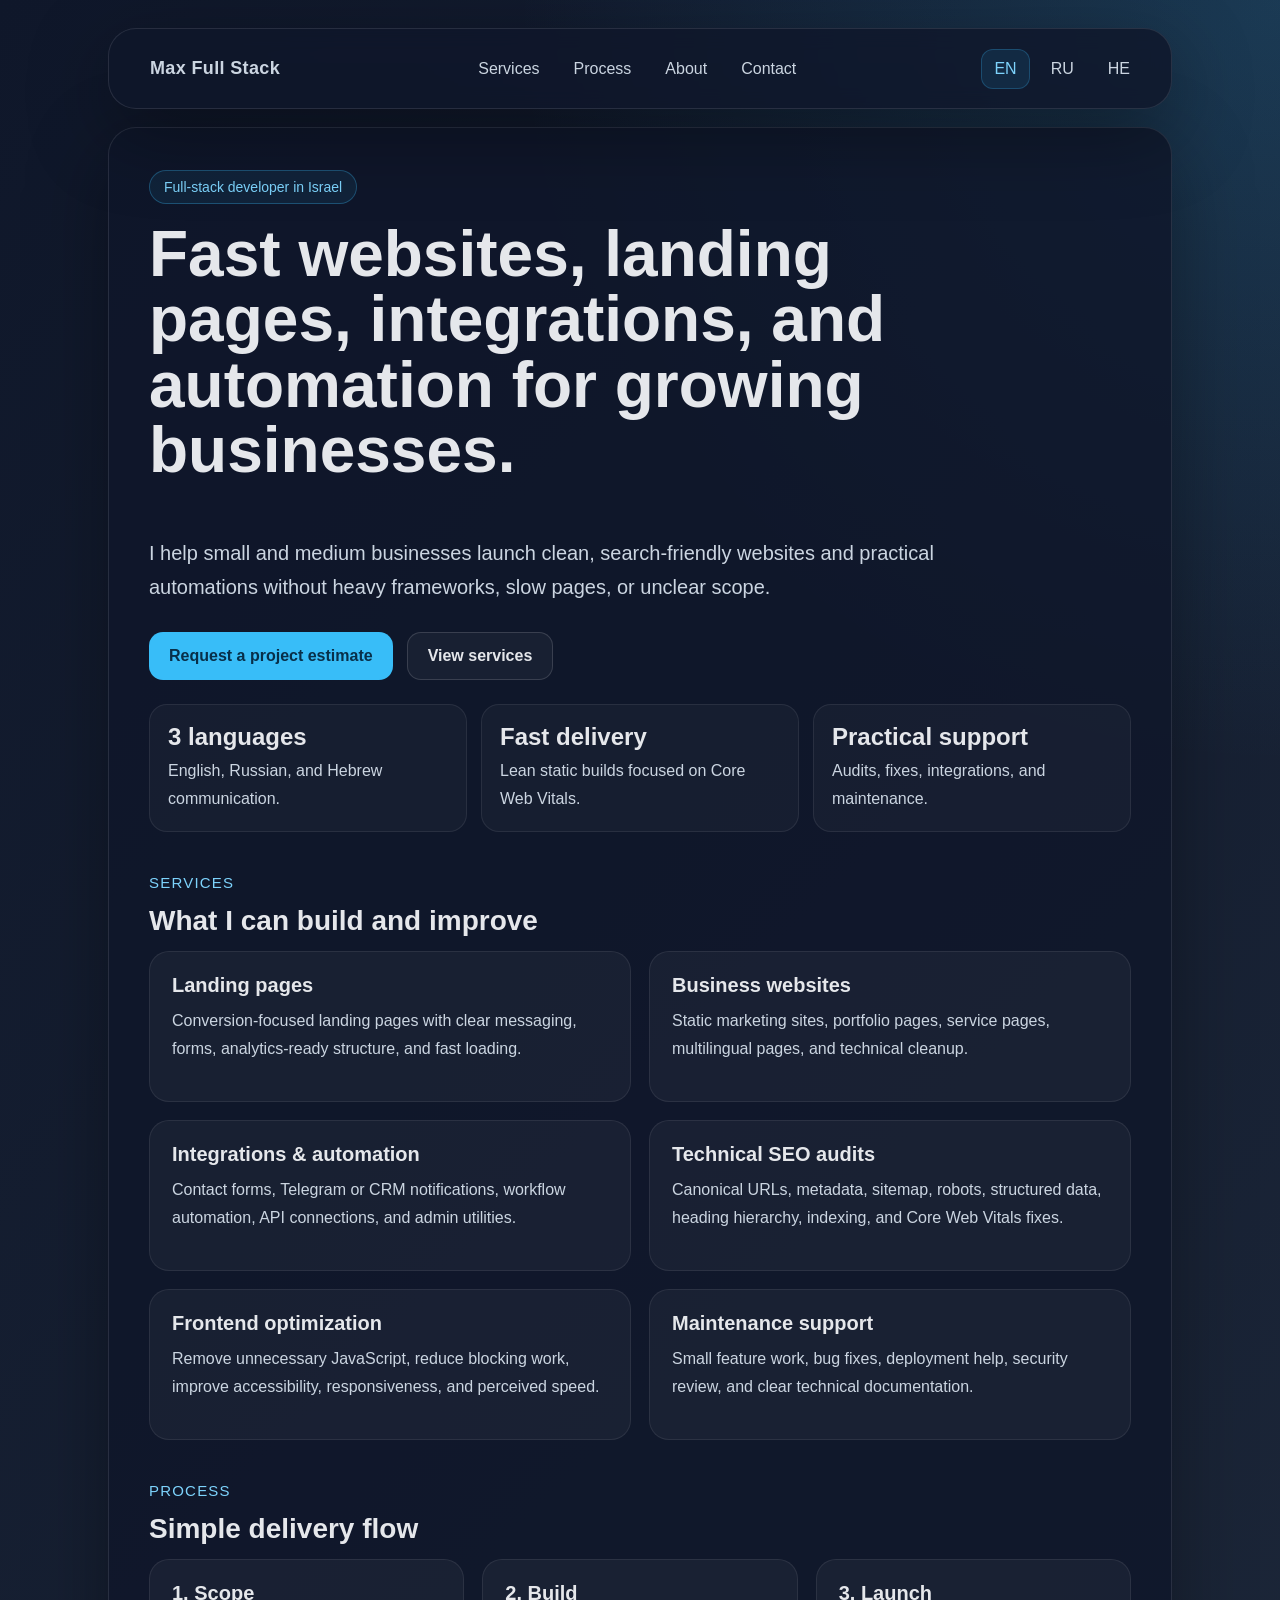
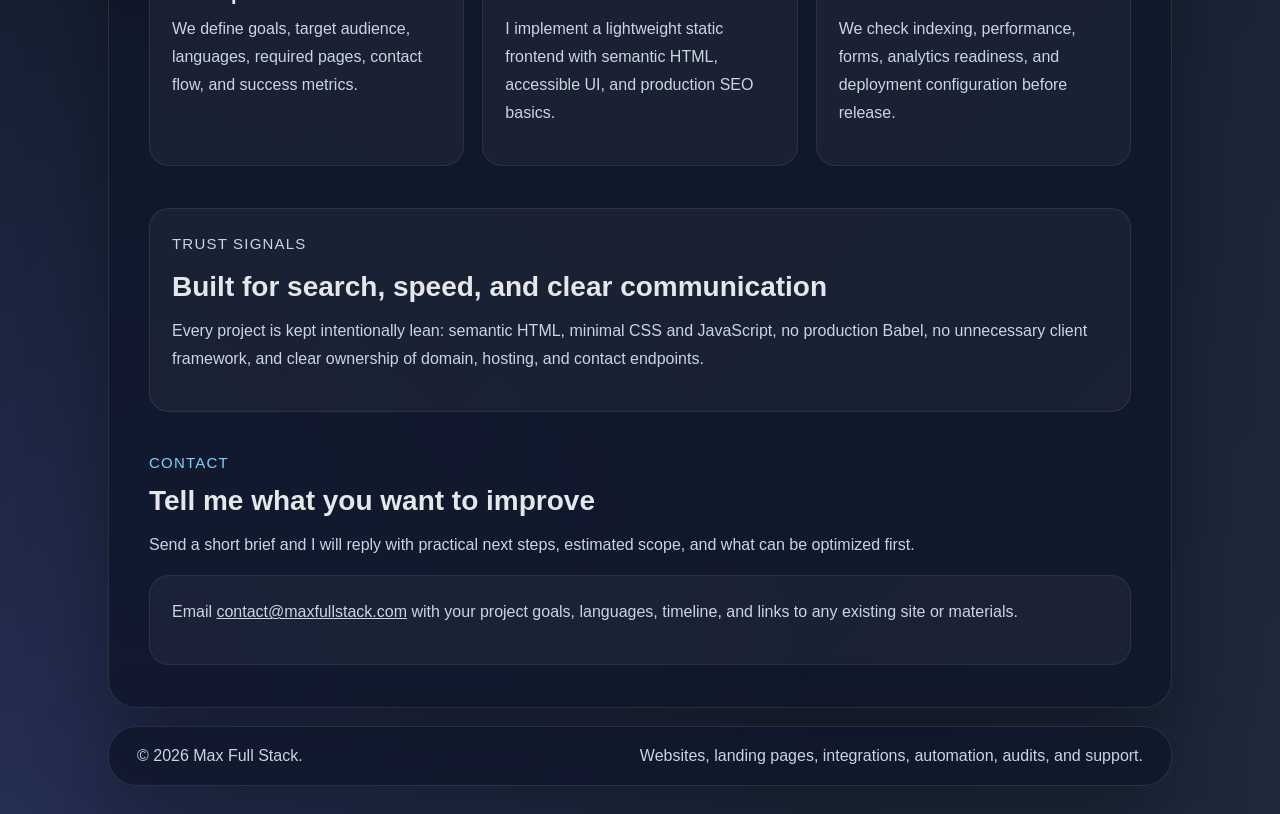
==== commit fd412a11: "Remove unused worker stack and broken contact form The Cloudflare Worker, Telegram setup docs, and c" ====
--- a/index.html
+++ b/index.html
@@ -91,17 +91,9 @@
         <p class="section-title">Contact</p>
         <h2 id="contact-title">Tell me what you want to improve</h2>
         <p class="muted">Send a short brief and I will reply with practical next steps, estimated scope, and what can be optimized first.</p>
-        <form class="contact-form panel" data-contact-form method="post" action="" novalidate>
-          <div class="field"><label for="service">Service</label><select id="service" name="service"><option value="">Services</option><option>Landing pages</option><option>Business website</option><option>SEO audit</option><option>Frontend optimization</option><option>Integration or automation</option></select></div>
-          <div class="field"><label for="name">Name</label><input id="name" name="name" autocomplete="name" /></div>
-          <div class="field"><label for="company">Company</label><input id="company" name="company" autocomplete="organization" /></div>
-          <div class="field"><label for="contact-input">Email or Telegram <span aria-hidden="true">*</span></label><input id="contact-input" name="contact" autocomplete="email" required /></div>
-          <div class="field full"><label for="message">Project details <span aria-hidden="true">*</span></label><textarea id="message" name="message" rows="5" required></textarea></div>
-          <div class="field honeypot" aria-hidden="true"><label for="website">Website</label><input id="website" name="hp_field" tabindex="-1" autocomplete="off" /></div>
-          <p class="form-note">No secrets are stored in this page. The form uses spam protection and rate limiting when the Worker endpoint is configured.</p>
-          <div class="status" data-form-status role="status" aria-live="polite"></div>
-          <button class="btn btn-primary" type="submit">Send request</button>
-        </form>
+        <div class="panel">
+          <p>Email <a href="mailto:contact@maxfullstack.com">contact@maxfullstack.com</a> with your project goals, languages, timeline, and links to any existing site or materials.</p>
+        </div>
       </section>
     </main>
     <footer class="shell footer">
@@ -109,6 +101,5 @@
       <span>Websites, landing pages, integrations, automation, audits, and support.</span>
     </footer>
   </div>
-  <script src="/script.js" defer></script>
 </body>
 </html>
--- a/style.css
+++ b/style.css
@@ -19,7 +19,7 @@
 h2{margin-bottom:14px;font-size:28px}
 h3{margin-bottom:10px;font-size:20px}
 .lead{max-width:860px;margin-bottom:0;color:#cbd5e1;font-size:20px;line-height:1.7}
-.muted,.panel p,.card p,.stats span,.form-note{color:#cbd5e1;line-height:1.75}
+.muted,.panel p,.card p,.stats span{color:#cbd5e1;line-height:1.75}
 .actions{display:flex;flex-wrap:wrap;gap:14px;margin-top:28px}
 .btn{display:inline-flex;align-items:center;justify-content:center;padding:14px 20px;border:0;border-radius:14px;cursor:pointer;font-weight:800;text-decoration:none}
 .btn-primary{background:#38bdf8;color:#082f49}
@@ -33,24 +33,13 @@
 .stats{display:grid;grid-template-columns:repeat(3,minmax(0,1fr));gap:14px;margin:24px 0 0;padding:0;list-style:none}
 .stats li{padding:18px;border:1px solid rgba(255,255,255,.08);border-radius:18px;background:rgba(255,255,255,.03)}
 .stats strong{display:block;margin-bottom:6px;font-size:24px}
-.contact-form{display:grid;grid-template-columns:repeat(2,minmax(0,1fr));gap:16px;margin-top:22px}
-.field{display:flex;flex-direction:column;gap:8px}
-.field.full,.form-note,.status,.contact-form .btn{grid-column:1/-1}
-label{font-weight:700;color:#f8fafc}
-input,select,textarea{width:100%;border:1px solid rgba(255,255,255,.16);border-radius:14px;background:rgba(15,23,42,.72);color:#e5e7eb;font:inherit;padding:13px 14px}
-textarea{resize:vertical}
-input:focus,select:focus,textarea:focus{border-color:#7dd3fc;outline:3px solid rgba(125,211,252,.25)}
-.honeypot{position:absolute;left:-9999px}
-.status{min-height:1.5rem}
-.status.ok{color:#86efac}
-.status.err{color:#fca5a5}
 .footer{display:flex;justify-content:space-between;gap:16px;margin-top:18px;padding:20px 28px;color:#cbd5e1}
 html[dir=rtl] .skip-link{left:auto;right:1rem}
 
 @media (max-width:760px){.page{padding:14px}
 .nav,.footer{align-items:flex-start;flex-direction:column}
 .content{padding:30px 22px}
-.grid,.grid-3,.stats,.contact-form{grid-template-columns:1fr}
+.grid,.grid-3,.stats{grid-template-columns:1fr}
 h1{font-size:clamp(32px,12vw,48px)}
 }
 
--- a/style.css
+++ b/style.css
@@ -19,7 +19,7 @@
 h2{margin-bottom:14px;font-size:28px}
 h3{margin-bottom:10px;font-size:20px}
 .lead{max-width:860px;margin-bottom:0;color:#cbd5e1;font-size:20px;line-height:1.7}
-.muted,.panel p,.card p,.stats span,.form-note{color:#cbd5e1;line-height:1.75}
+.muted,.panel p,.card p,.stats span{color:#cbd5e1;line-height:1.75}
 .actions{display:flex;flex-wrap:wrap;gap:14px;margin-top:28px}
 .btn{display:inline-flex;align-items:center;justify-content:center;padding:14px 20px;border:0;border-radius:14px;cursor:pointer;font-weight:800;text-decoration:none}
 .btn-primary{background:#38bdf8;color:#082f49}
@@ -33,24 +33,13 @@
 .stats{display:grid;grid-template-columns:repeat(3,minmax(0,1fr));gap:14px;margin:24px 0 0;padding:0;list-style:none}
 .stats li{padding:18px;border:1px solid rgba(255,255,255,.08);border-radius:18px;background:rgba(255,255,255,.03)}
 .stats strong{display:block;margin-bottom:6px;font-size:24px}
-.contact-form{display:grid;grid-template-columns:repeat(2,minmax(0,1fr));gap:16px;margin-top:22px}
-.field{display:flex;flex-direction:column;gap:8px}
-.field.full,.form-note,.status,.contact-form .btn{grid-column:1/-1}
-label{font-weight:700;color:#f8fafc}
-input,select,textarea{width:100%;border:1px solid rgba(255,255,255,.16);border-radius:14px;background:rgba(15,23,42,.72);color:#e5e7eb;font:inherit;padding:13px 14px}
-textarea{resize:vertical}
-input:focus,select:focus,textarea:focus{border-color:#7dd3fc;outline:3px solid rgba(125,211,252,.25)}
-.honeypot{position:absolute;left:-9999px}
-.status{min-height:1.5rem}
-.status.ok{color:#86efac}
-.status.err{color:#fca5a5}
 .footer{display:flex;justify-content:space-between;gap:16px;margin-top:18px;padding:20px 28px;color:#cbd5e1}
 html[dir=rtl] .skip-link{left:auto;right:1rem}
 
 @media (max-width:760px){.page{padding:14px}
 .nav,.footer{align-items:flex-start;flex-direction:column}
 .content{padding:30px 22px}
-.grid,.grid-3,.stats,.contact-form{grid-template-columns:1fr}
+.grid,.grid-3,.stats{grid-template-columns:1fr}
 h1{font-size:clamp(32px,12vw,48px)}
 }
 
